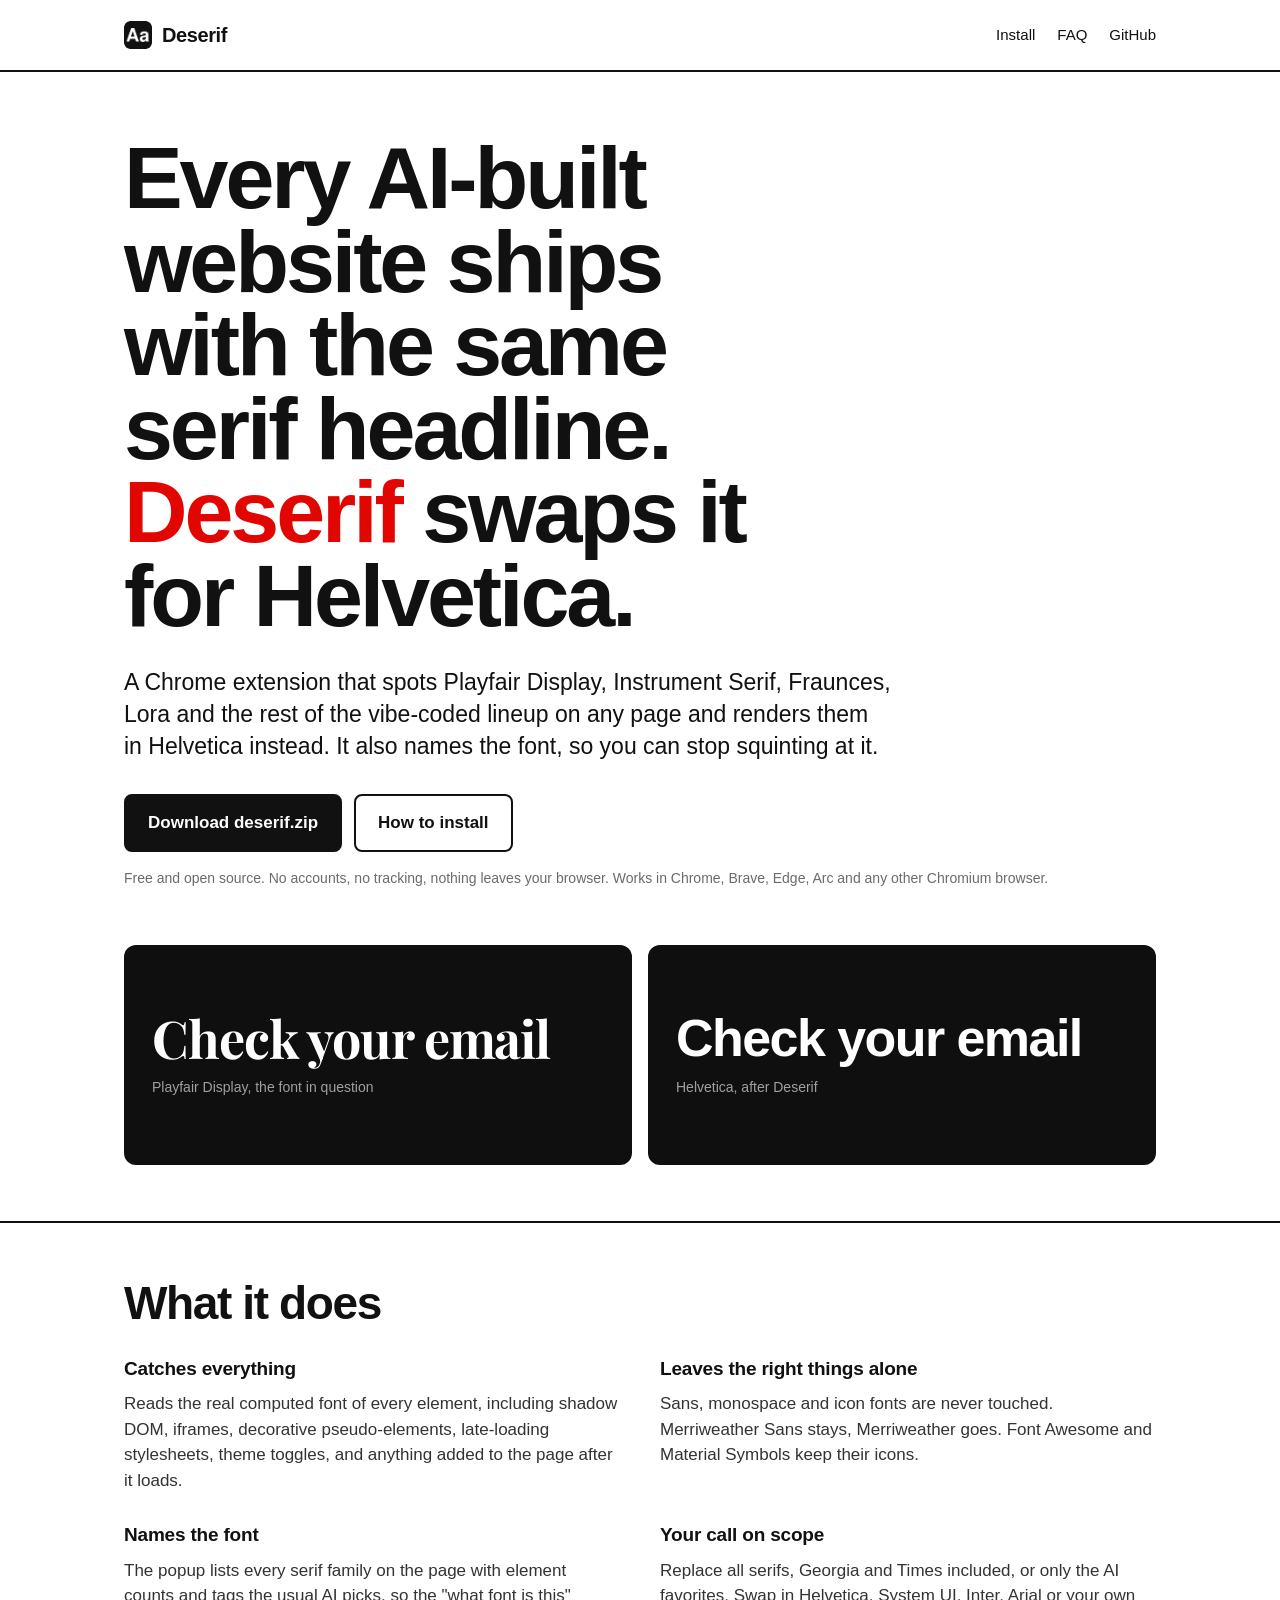
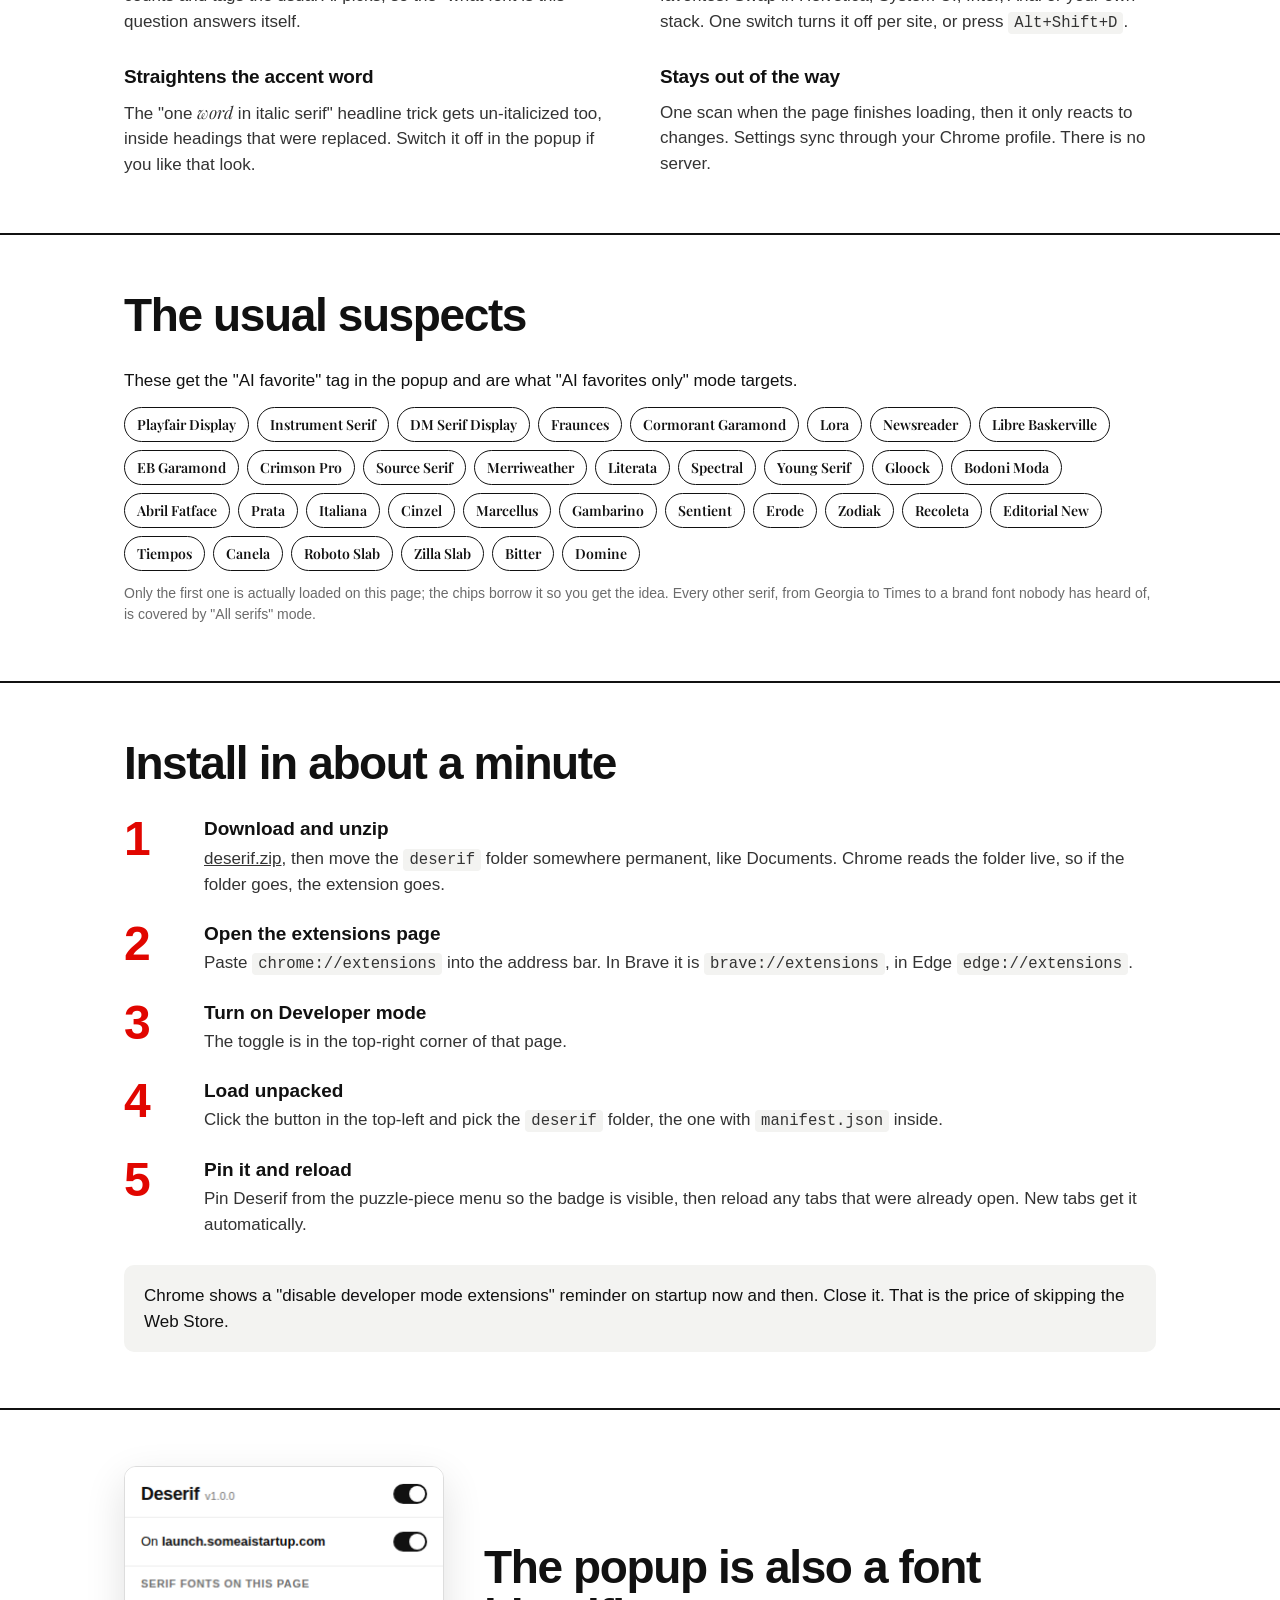
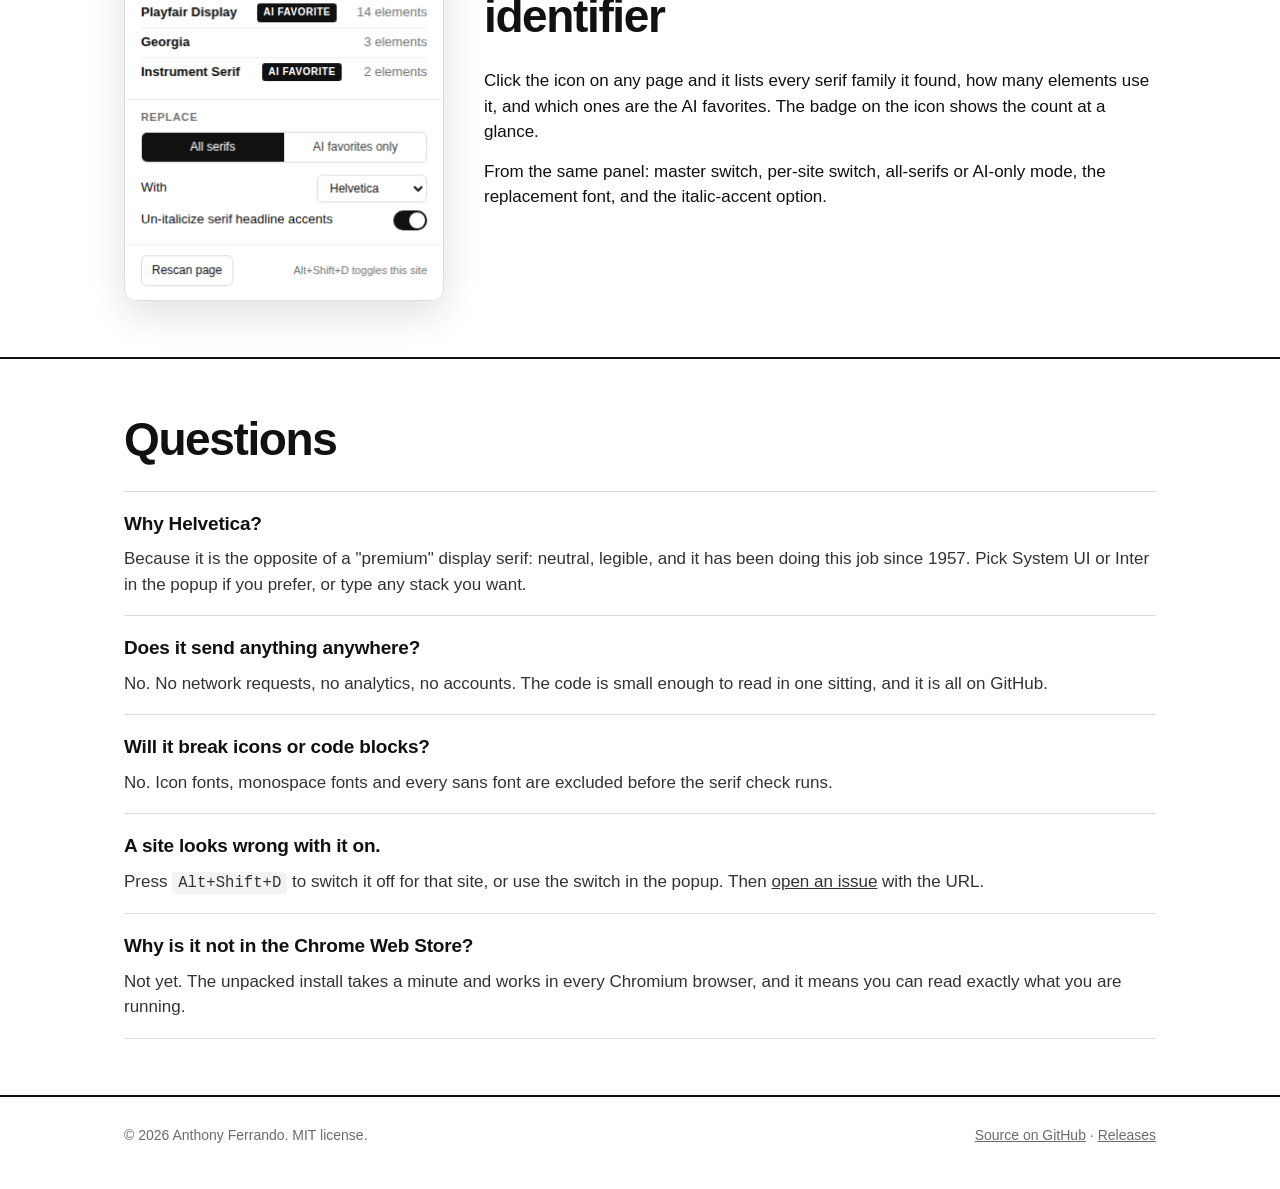
==== docs/index.html @ e9f436b4 "Landing page: trim popup screenshot Co-Authored-By: Claude Fable 5 <noreply@anthropic.com>" ====
<!doctype html>
<html lang="en">
<head>
<meta charset="utf-8">
<meta name="viewport" content="width=device-width, initial-scale=1">
<title>Deserif</title>
<meta name="description" content="A Chrome extension that replaces the AI-slop serif fonts (Playfair Display, Instrument Serif, Fraunces, Lora and friends) with Helvetica, and tells you which font a page is using.">
<meta property="og:title" content="Deserif">
<meta property="og:description" content="Every AI-built website ships with the same serif headline. Deserif swaps it for Helvetica.">
<meta property="og:image" content="https://anthonyferrando-debug.github.io/deserif/assets/icon.png">
<link rel="icon" href="assets/icon.png">
<link rel="preconnect" href="https://fonts.googleapis.com">
<link rel="preconnect" href="https://fonts.gstatic.com" crossorigin>
<link href="https://fonts.googleapis.com/css2?family=Playfair+Display:wght@700&display=swap" rel="stylesheet">
<style>
  :root { --ink: #111; --paper: #fff; --mute: #6b6b6b; --line: #111; --red: #e10600; --soft: #f3f3f1; }
  * { box-sizing: border-box; }
  html { scroll-behavior: smooth; }
  body { margin: 0; background: var(--paper); color: var(--ink); font-family: "Helvetica Neue", Helvetica, Arial, sans-serif; font-size: 17px; line-height: 1.5; -webkit-font-smoothing: antialiased; }
  a { color: inherit; }
  .wrap { max-width: 1080px; margin: 0 auto; padding: 0 24px; }

  nav { display: flex; align-items: center; justify-content: space-between; padding: 20px 0; }
  .brand { display: flex; align-items: center; gap: 10px; font-weight: 700; font-size: 20px; letter-spacing: -0.02em; text-decoration: none; }
  .brand img { width: 28px; height: 28px; border-radius: 6px; }
  nav ul { list-style: none; display: flex; gap: 22px; margin: 0; padding: 0; font-size: 15px; }
  nav a { text-decoration: none; }
  nav a:hover { text-decoration: underline; }

  .rule { border: 0; border-top: 2px solid var(--line); margin: 0; }

  .hero { padding: 64px 0 56px; }
  h1 { font-size: clamp(40px, 7vw, 88px); line-height: 0.95; letter-spacing: -0.035em; font-weight: 700; margin: 0 0 28px; max-width: 14ch; }
  h1 .red { color: var(--red); }
  .lede { font-size: clamp(18px, 2.2vw, 23px); line-height: 1.4; max-width: 60ch; margin: 0 0 32px; }
  .actions { display: flex; flex-wrap: wrap; gap: 12px; align-items: center; }
  .btn { display: inline-block; padding: 14px 22px; font-weight: 700; font-size: 17px; text-decoration: none; border: 2px solid var(--ink); border-radius: 8px; background: var(--paper); color: var(--ink); }
  .btn.primary { background: var(--ink); color: var(--paper); }
  .btn.primary:hover { background: var(--red); border-color: var(--red); }
  .btn:hover { border-color: var(--red); }
  .fine { color: var(--mute); font-size: 14px; margin: 16px 0 0; }

  .demo { display: grid; grid-template-columns: 1fr 1fr; gap: 16px; margin: 0 0 56px; }
  .panel { background: #0f0f0f; color: #fff; border-radius: 12px; padding: 48px 28px; min-height: 220px; display: flex; flex-direction: column; justify-content: center; }
  .panel .sample { font-size: clamp(30px, 4.4vw, 52px); line-height: 1.05; letter-spacing: -0.01em; font-weight: 700; margin: 0; }
  .panel .sample.serif { font-family: "Playfair Display", Georgia, serif; letter-spacing: -0.02em; }
  .panel .sample.sans { font-family: "Helvetica Neue", Helvetica, Arial, sans-serif; letter-spacing: -0.03em; }
  .cap { font-size: 14px; color: var(--mute); margin: 12px 0 0; }
  .panel .cap { color: #a0a0a0; }
  #detected { display: none; margin: -40px 0 56px; padding: 14px 18px; background: var(--soft); border-left: 4px solid var(--red); font-weight: 600; }

  section { padding: 56px 0; }
  h2 { font-size: clamp(30px, 4vw, 46px); line-height: 1.05; letter-spacing: -0.03em; margin: 0 0 28px; font-weight: 700; }
  h3 { font-size: 19px; margin: 0 0 8px; letter-spacing: -0.01em; }
  p { margin: 0 0 14px; }

  .grid { display: grid; grid-template-columns: repeat(2, 1fr); gap: 28px 40px; }
  .grid p { color: #333; margin: 0; }

  .chips { display: flex; flex-wrap: wrap; gap: 8px; margin-top: 6px; }
  .chip { padding: 6px 12px; border: 1.5px solid var(--ink); border-radius: 999px; font-size: 14px; font-weight: 600; }
  .chip.serif { font-family: "Playfair Display", Georgia, serif; }

  .steps { list-style: none; margin: 0; padding: 0; counter-reset: step; display: grid; gap: 22px; }
  .steps li { display: grid; grid-template-columns: 64px 1fr; gap: 16px; align-items: start; counter-increment: step; }
  .steps li::before { content: counter(step); font-size: 48px; font-weight: 700; line-height: 1; color: var(--red); letter-spacing: -0.04em; }
  .steps li strong { display: block; font-size: 19px; margin-bottom: 2px; }
  .steps li span { color: #333; }
  code { font-family: ui-monospace, Menlo, Consolas, monospace; font-size: 0.92em; background: var(--soft); padding: 2px 6px; border-radius: 4px; }
  .note { background: var(--soft); padding: 18px 20px; border-radius: 10px; margin-top: 28px; }

  .shot { display: grid; grid-template-columns: 320px 1fr; gap: 40px; align-items: center; }
  .shot img { width: 100%; max-width: 320px; border: 1px solid #ddd; border-radius: 12px; box-shadow: 0 14px 40px rgba(0,0,0,.12); }

  .faq div { padding: 18px 0; border-top: 1px solid #ddd; }
  .faq div:last-child { border-bottom: 1px solid #ddd; }
  .faq p { margin: 0; color: #333; }

  footer { padding: 28px 0 48px; color: var(--mute); font-size: 14px; display: flex; flex-wrap: wrap; gap: 10px 24px; justify-content: space-between; }
  footer a { color: inherit; }

  @media (max-width: 760px) {
    .demo, .grid, .shot { grid-template-columns: 1fr; }
    .shot img { max-width: 280px; }
    nav ul { gap: 14px; }
    .hero { padding: 44px 0 40px; }
    section { padding: 40px 0; }
    #detected { margin-top: -28px; }
  }
</style>
</head>
<body>
<div class="wrap">
  <nav>
    <a class="brand" href="#"><img src="assets/icon.png" alt="">Deserif</a>
    <ul>
      <li><a href="#install">Install</a></li>
      <li><a href="#faq">FAQ</a></li>
      <li><a href="https://github.com/anthonyferrando-debug/deserif">GitHub</a></li>
    </ul>
  </nav>
</div>
<hr class="rule">

<div class="wrap">
  <div class="hero">
    <h1>Every AI-built website ships with the same serif headline. <span class="red">Deserif</span> swaps it for Helvetica.</h1>
    <p class="lede">A Chrome extension that spots Playfair Display, Instrument Serif, Fraunces, Lora and the rest of the vibe-coded lineup on any page and renders them in Helvetica instead. It also names the font, so you can stop squinting at it.</p>
    <div class="actions">
      <a class="btn primary" href="https://github.com/anthonyferrando-debug/deserif/releases/latest/download/deserif.zip">Download deserif.zip</a>
      <a class="btn" href="#install">How to install</a>
    </div>
    <p class="fine">Free and open source. No accounts, no tracking, nothing leaves your browser. Works in Chrome, Brave, Edge, Arc and any other Chromium browser.</p>
  </div>

  <div class="demo">
    <div class="panel">
      <p class="sample serif" id="before">Check your email</p>
      <p class="cap">Playfair Display, the font in question</p>
    </div>
    <div class="panel">
      <p class="sample sans">Check your email</p>
      <p class="cap">Helvetica, after Deserif</p>
    </div>
  </div>
  <div id="detected">Deserif is running in this browser. It just replaced the left panel on its own landing page.</div>
</div>

<hr class="rule">
<div class="wrap">
  <section>
    <h2>What it does</h2>
    <div class="grid">
      <div>
        <h3>Catches everything</h3>
        <p>Reads the real computed font of every element, including shadow DOM, iframes, decorative pseudo-elements, late-loading stylesheets, theme toggles, and anything added to the page after it loads.</p>
      </div>
      <div>
        <h3>Leaves the right things alone</h3>
        <p>Sans, monospace and icon fonts are never touched. Merriweather Sans stays, Merriweather goes. Font Awesome and Material Symbols keep their icons.</p>
      </div>
      <div>
        <h3>Names the font</h3>
        <p>The popup lists every serif family on the page with element counts and tags the usual AI picks, so the "what font is this" question answers itself.</p>
      </div>
      <div>
        <h3>Your call on scope</h3>
        <p>Replace all serifs, Georgia and Times included, or only the AI favorites. Swap in Helvetica, System UI, Inter, Arial or your own stack. One switch turns it off per site, or press <code>Alt+Shift+D</code>.</p>
      </div>
      <div>
        <h3>Straightens the accent word</h3>
        <p>The "one <span style="font-family:'Playfair Display',Georgia,serif;font-style:italic">word</span> in italic serif" headline trick gets un-italicized too, inside headings that were replaced. Switch it off in the popup if you like that look.</p>
      </div>
      <div>
        <h3>Stays out of the way</h3>
        <p>One scan when the page finishes loading, then it only reacts to changes. Settings sync through your Chrome profile. There is no server.</p>
      </div>
    </div>
  </section>
</div>

<hr class="rule">
<div class="wrap">
  <section>
    <h2>The usual suspects</h2>
    <p>These get the "AI favorite" tag in the popup and are what "AI favorites only" mode targets.</p>
    <div class="chips">
      <span class="chip serif">Playfair Display</span><span class="chip serif">Instrument Serif</span><span class="chip serif">DM Serif Display</span><span class="chip serif">Fraunces</span><span class="chip serif">Cormorant Garamond</span><span class="chip serif">Lora</span><span class="chip serif">Newsreader</span><span class="chip serif">Libre Baskerville</span><span class="chip serif">EB Garamond</span><span class="chip serif">Crimson Pro</span><span class="chip serif">Source Serif</span><span class="chip serif">Merriweather</span><span class="chip serif">Literata</span><span class="chip serif">Spectral</span><span class="chip serif">Young Serif</span><span class="chip serif">Gloock</span><span class="chip serif">Bodoni Moda</span><span class="chip serif">Abril Fatface</span><span class="chip serif">Prata</span><span class="chip serif">Italiana</span><span class="chip serif">Cinzel</span><span class="chip serif">Marcellus</span><span class="chip serif">Gambarino</span><span class="chip serif">Sentient</span><span class="chip serif">Erode</span><span class="chip serif">Zodiak</span><span class="chip serif">Recoleta</span><span class="chip serif">Editorial New</span><span class="chip serif">Tiempos</span><span class="chip serif">Canela</span><span class="chip serif">Roboto Slab</span><span class="chip serif">Zilla Slab</span><span class="chip serif">Bitter</span><span class="chip serif">Domine</span>
    </div>
    <p class="cap">Only the first one is actually loaded on this page; the chips borrow it so you get the idea. Every other serif, from Georgia to Times to a brand font nobody has heard of, is covered by "All serifs" mode.</p>
  </section>
</div>

<hr class="rule">
<div class="wrap">
  <section id="install">
    <h2>Install in about a minute</h2>
    <ol class="steps">
      <li><div><strong>Download and unzip</strong><span><a href="https://github.com/anthonyferrando-debug/deserif/releases/latest/download/deserif.zip">deserif.zip</a>, then move the <code>deserif</code> folder somewhere permanent, like Documents. Chrome reads the folder live, so if the folder goes, the extension goes.</span></div></li>
      <li><div><strong>Open the extensions page</strong><span>Paste <code>chrome://extensions</code> into the address bar. In Brave it is <code>brave://extensions</code>, in Edge <code>edge://extensions</code>.</span></div></li>
      <li><div><strong>Turn on Developer mode</strong><span>The toggle is in the top-right corner of that page.</span></div></li>
      <li><div><strong>Load unpacked</strong><span>Click the button in the top-left and pick the <code>deserif</code> folder, the one with <code>manifest.json</code> inside.</span></div></li>
      <li><div><strong>Pin it and reload</strong><span>Pin Deserif from the puzzle-piece menu so the badge is visible, then reload any tabs that were already open. New tabs get it automatically.</span></div></li>
    </ol>
    <div class="note">Chrome shows a "disable developer mode extensions" reminder on startup now and then. Close it. That is the price of skipping the Web Store.</div>
  </section>
</div>

<hr class="rule">
<div class="wrap">
  <section>
    <div class="shot">
      <img src="assets/popup.png" alt="The Deserif popup listing Playfair Display, Georgia and Instrument Serif found on a page, with mode and replacement font controls" width="320">
      <div>
        <h2>The popup is also a font identifier</h2>
        <p>Click the icon on any page and it lists every serif family it found, how many elements use it, and which ones are the AI favorites. The badge on the icon shows the count at a glance.</p>
        <p>From the same panel: master switch, per-site switch, all-serifs or AI-only mode, the replacement font, and the italic-accent option.</p>
      </div>
    </div>
  </section>
</div>

<hr class="rule">
<div class="wrap">
  <section id="faq">
    <h2>Questions</h2>
    <div class="faq">
      <div><h3>Why Helvetica?</h3><p>Because it is the opposite of a "premium" display serif: neutral, legible, and it has been doing this job since 1957. Pick System UI or Inter in the popup if you prefer, or type any stack you want.</p></div>
      <div><h3>Does it send anything anywhere?</h3><p>No. No network requests, no analytics, no accounts. The code is small enough to read in one sitting, and it is all on GitHub.</p></div>
      <div><h3>Will it break icons or code blocks?</h3><p>No. Icon fonts, monospace fonts and every sans font are excluded before the serif check runs.</p></div>
      <div><h3>A site looks wrong with it on.</h3><p>Press <code>Alt+Shift+D</code> to switch it off for that site, or use the switch in the popup. Then <a href="https://github.com/anthonyferrando-debug/deserif/issues">open an issue</a> with the URL.</p></div>
      <div><h3>Why is it not in the Chrome Web Store?</h3><p>Not yet. The unpacked install takes a minute and works in every Chromium browser, and it means you can read exactly what you are running.</p></div>
    </div>
  </section>
</div>

<hr class="rule">
<div class="wrap">
  <footer>
    <span>&copy; 2026 Anthony Ferrando. MIT license.</span>
    <span><a href="https://github.com/anthonyferrando-debug/deserif">Source on GitHub</a> &middot; <a href="https://github.com/anthonyferrando-debug/deserif/releases">Releases</a></span>
  </footer>
</div>

<script>
  // If Deserif is installed, the serif sample above gets its attribute. Say so.
  function check() {
    var el = document.getElementById('before');
    if (el && el.hasAttribute('data-deserif')) document.getElementById('detected').style.display = 'block';
  }
  setTimeout(check, 1200);
  setTimeout(check, 3000);
</script>
</body>
</html>
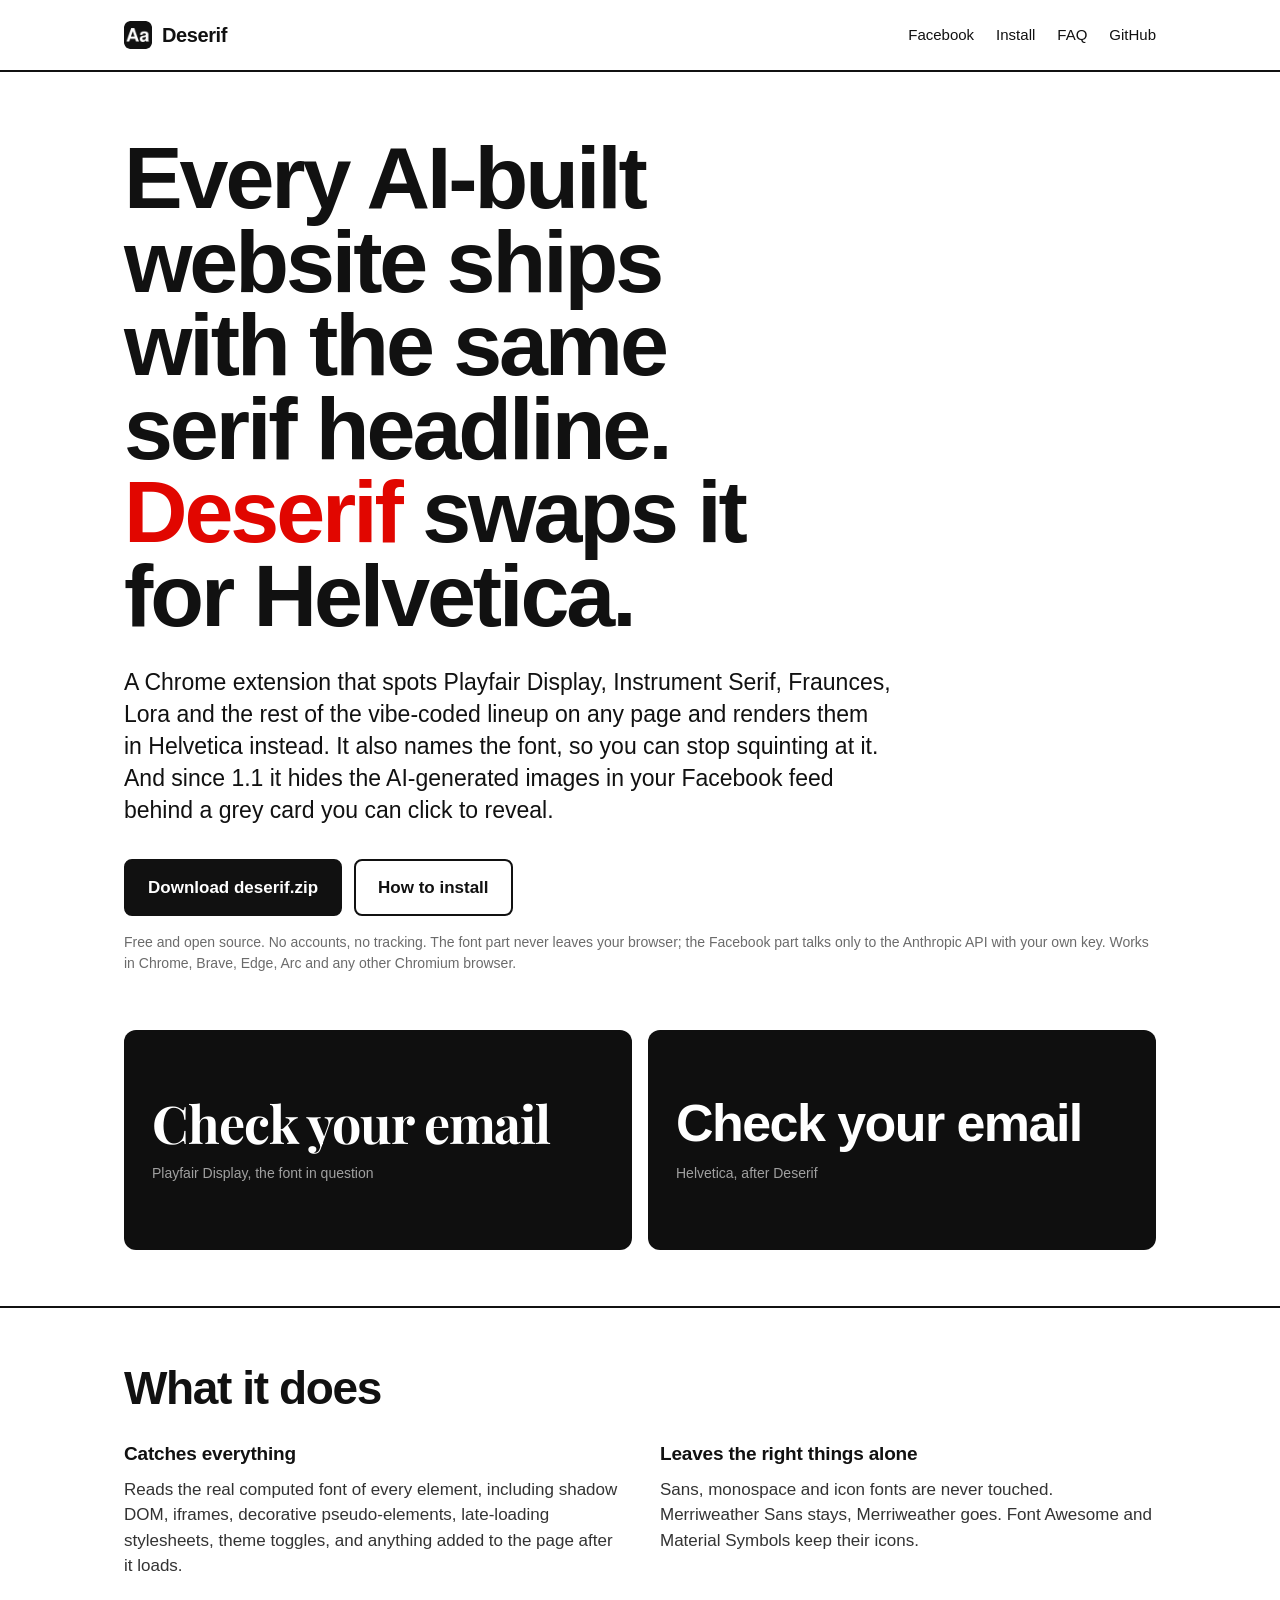
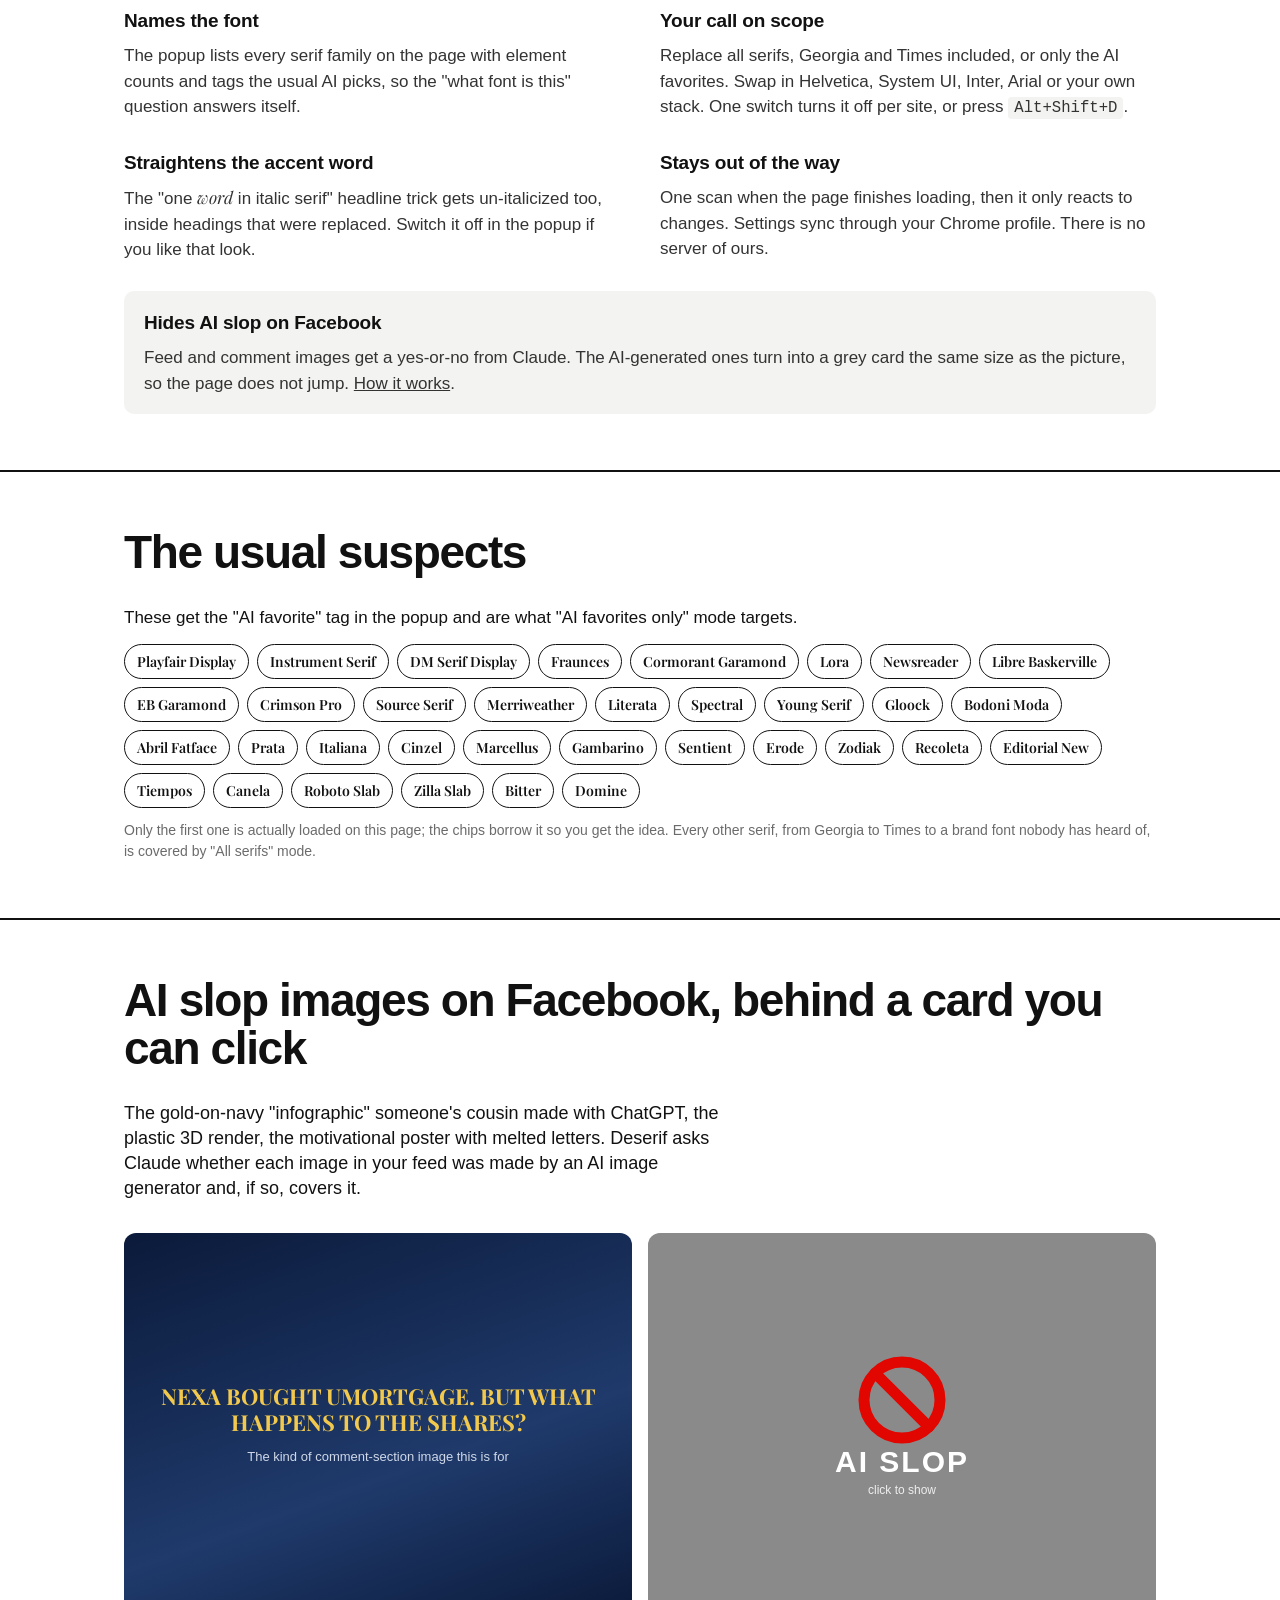
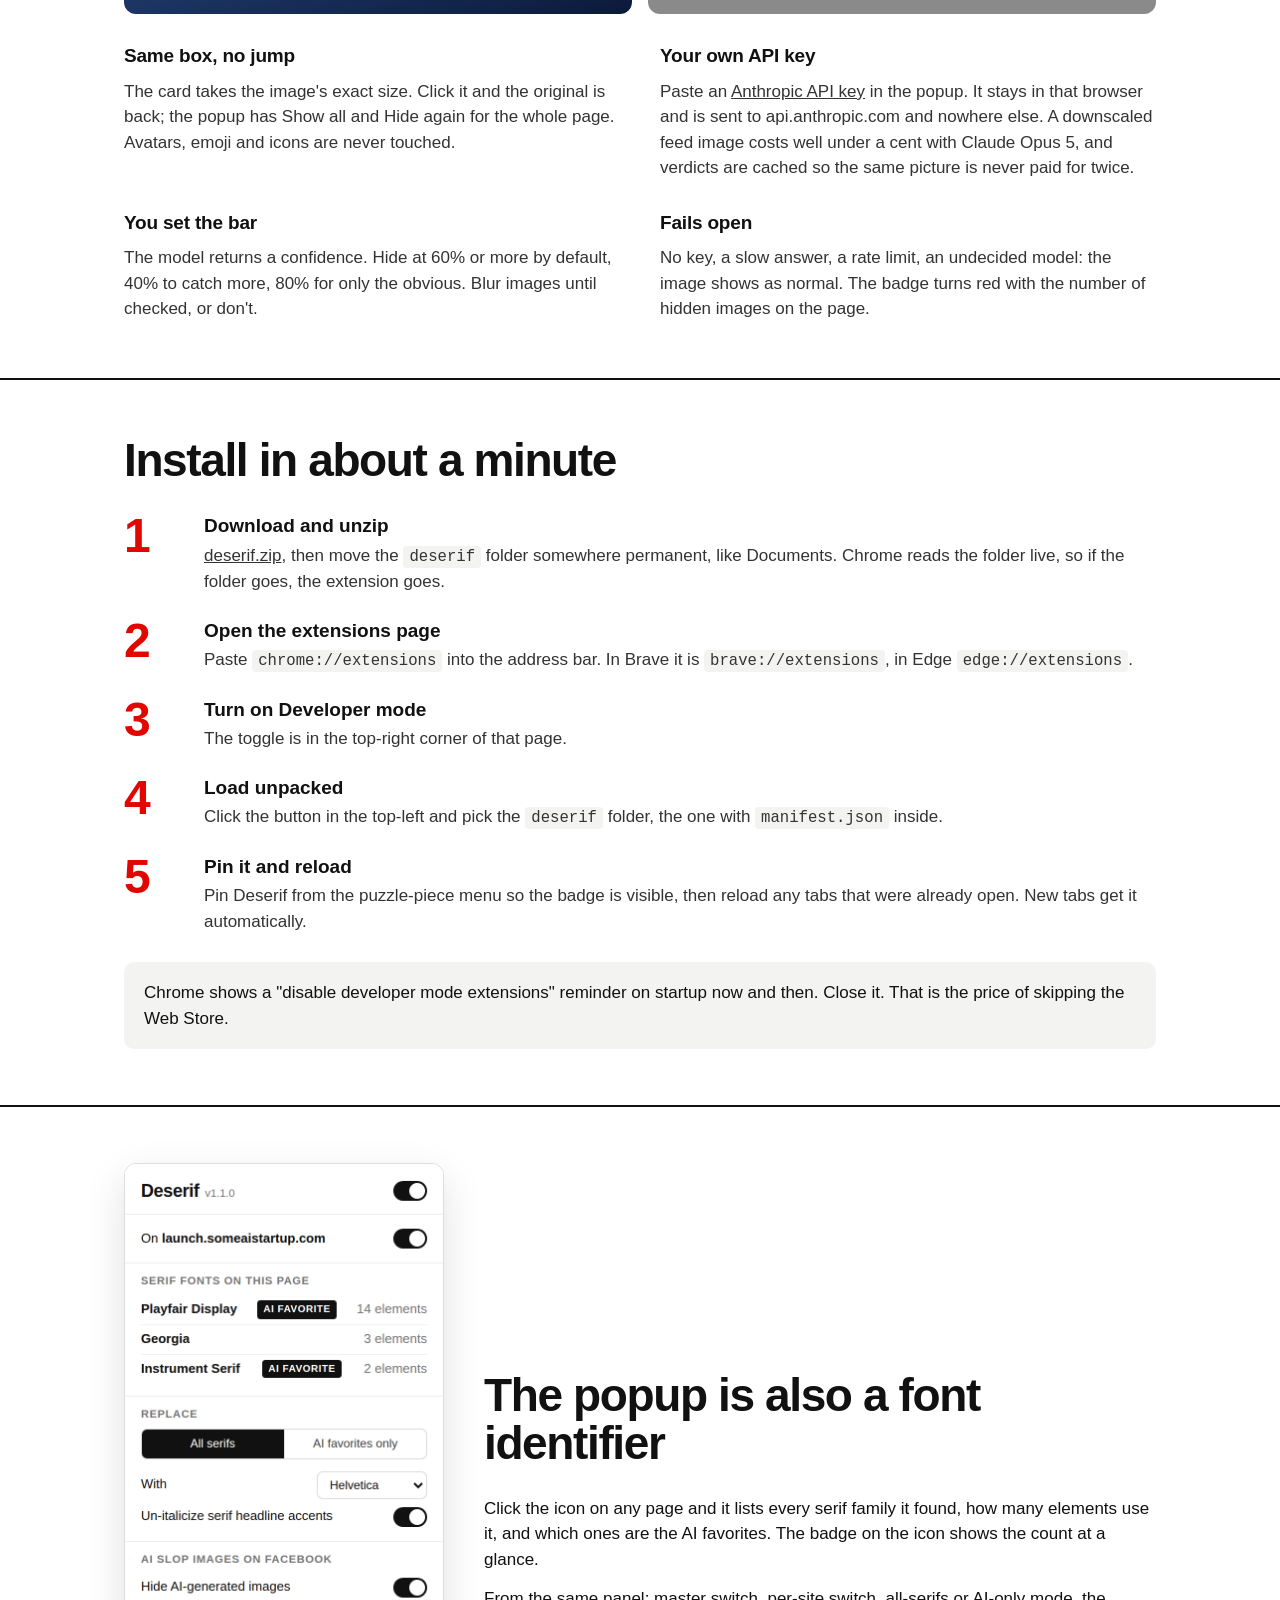
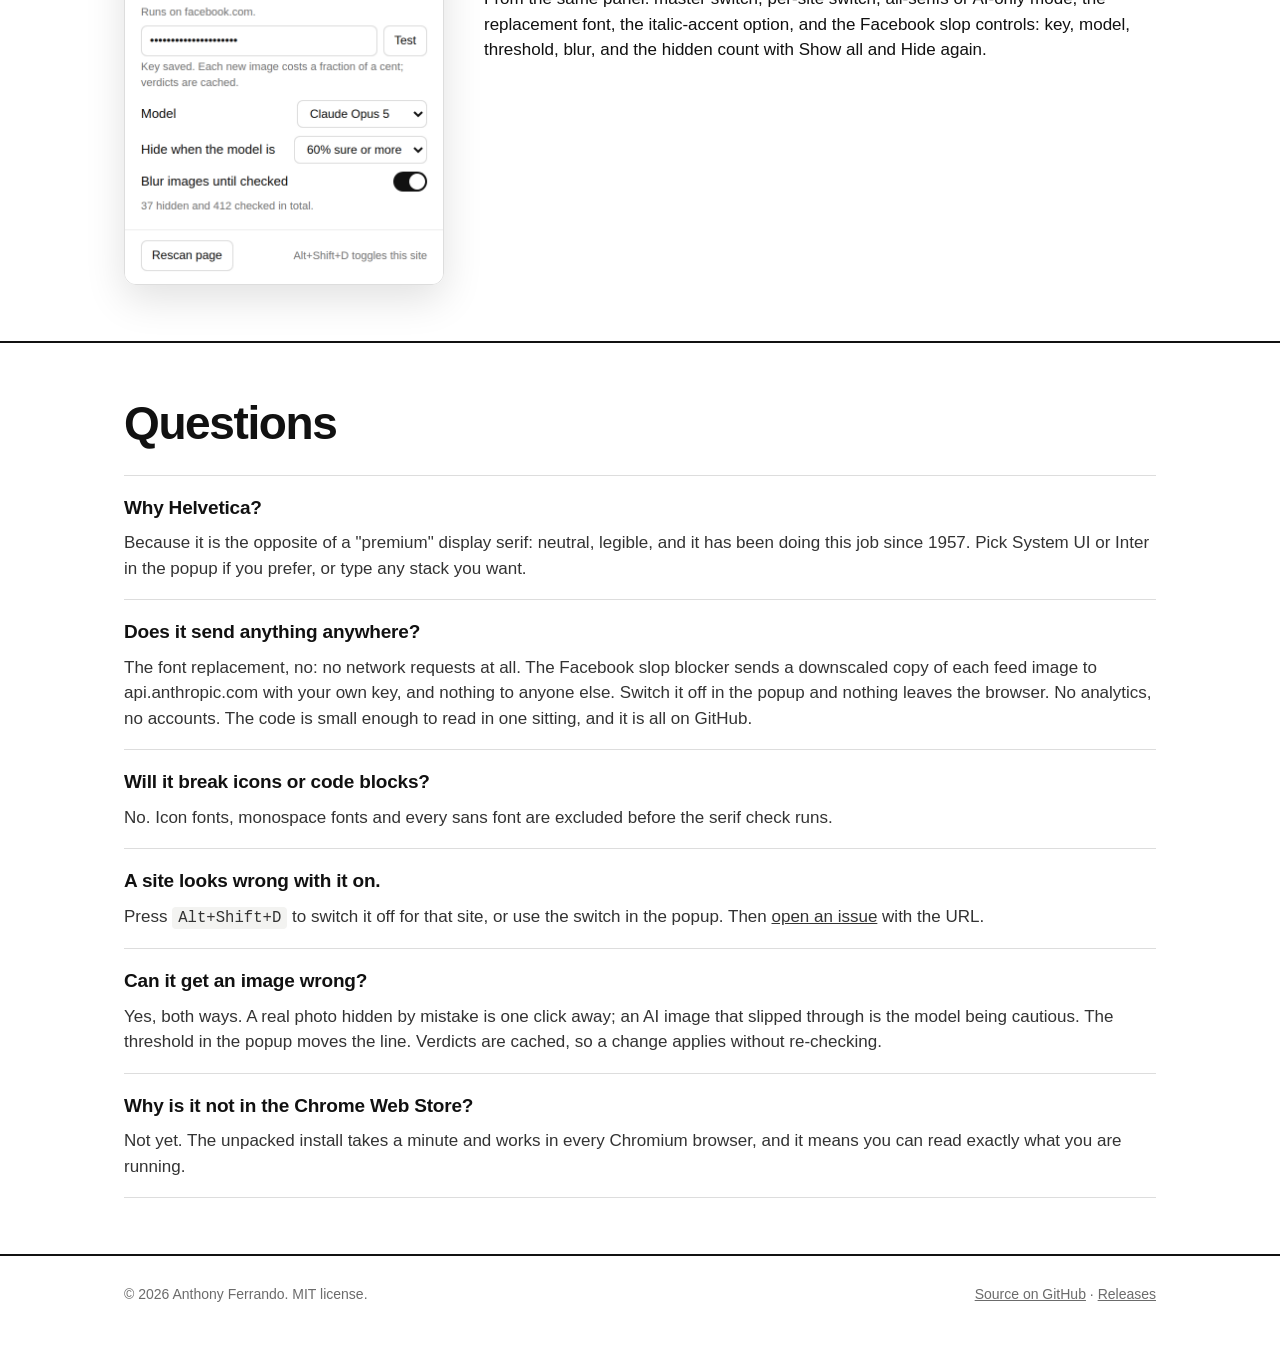
==== commit 5d0a0d76: "Deserif 1.1.0: hide AI-slop images on Facebook behind a click-to-reveal card New slop.js content scr" ====
--- a/docs/index.html
+++ b/docs/index.html
@@ -4,9 +4,9 @@
 <meta charset="utf-8">
 <meta name="viewport" content="width=device-width, initial-scale=1">
 <title>Deserif</title>
-<meta name="description" content="A Chrome extension that replaces the AI-slop serif fonts (Playfair Display, Instrument Serif, Fraunces, Lora and friends) with Helvetica, and tells you which font a page is using.">
+<meta name="description" content="A Chrome extension that replaces the AI-slop serif fonts (Playfair Display, Instrument Serif, Fraunces, Lora and friends) with Helvetica, tells you which font a page is using, and hides AI-generated images in your Facebook feed.">
 <meta property="og:title" content="Deserif">
-<meta property="og:description" content="Every AI-built website ships with the same serif headline. Deserif swaps it for Helvetica.">
+<meta property="og:description" content="Every AI-built website ships with the same serif headline. Deserif swaps it for Helvetica. It also hides AI slop images on Facebook.">
 <meta property="og:image" content="https://anthonyferrando-debug.github.io/deserif/assets/icon.png">
 <link rel="icon" href="assets/icon.png">
 <link rel="preconnect" href="https://fonts.googleapis.com">
@@ -56,6 +56,7 @@
 
   .grid { display: grid; grid-template-columns: repeat(2, 1fr); gap: 28px 40px; }
   .grid p { color: #333; margin: 0; }
+  .grid .wide { grid-column: 1 / -1; padding: 18px 20px; background: var(--soft); border-radius: 10px; }
 
   .chips { display: flex; flex-wrap: wrap; gap: 8px; margin-top: 6px; }
   .chip { padding: 6px 12px; border: 1.5px solid var(--ink); border-radius: 999px; font-size: 14px; font-weight: 600; }
@@ -72,6 +73,11 @@
   .shot { display: grid; grid-template-columns: 320px 1fr; gap: 40px; align-items: center; }
   .shot img { width: 100%; max-width: 320px; border: 1px solid #ddd; border-radius: 12px; box-shadow: 0 14px 40px rgba(0,0,0,.12); }
 
+  .slopdemo { display: grid; grid-template-columns: 1fr 1fr; gap: 16px; margin: 0 0 28px; }
+  .slopdemo .card { border-radius: 12px; aspect-ratio: 4 / 3; display: flex; align-items: center; justify-content: center; background: #8a8a8a; color: #fff; text-align: center; }
+  .slopdemo .card svg { width: 40%; max-width: 200px; height: auto; }
+  .slopdemo .fake { flex-direction: column; background: linear-gradient(160deg, #0b1a3a, #1f3a6b 60%, #0b1a3a); color: #f2c94c; font-family: "Playfair Display", Georgia, serif; font-weight: 700; padding: 24px; font-size: clamp(16px, 2vw, 22px); line-height: 1.2; text-transform: uppercase; }
+  .slopdemo .fake small { display: block; font-family: "Helvetica Neue", Helvetica, Arial, sans-serif; font-weight: 400; text-transform: none; color: #cfd8e8; font-size: 13px; margin-top: 14px; }
   .faq div { padding: 18px 0; border-top: 1px solid #ddd; }
   .faq div:last-child { border-bottom: 1px solid #ddd; }
   .faq p { margin: 0; color: #333; }
@@ -80,7 +86,7 @@
   footer a { color: inherit; }
 
   @media (max-width: 760px) {
-    .demo, .grid, .shot { grid-template-columns: 1fr; }
+    .demo, .grid, .shot, .slopdemo { grid-template-columns: 1fr; }
     .shot img { max-width: 280px; }
     nav ul { gap: 14px; }
     .hero { padding: 44px 0 40px; }
@@ -94,6 +100,7 @@
   <nav>
     <a class="brand" href="#"><img src="assets/icon.png" alt="">Deserif</a>
     <ul>
+      <li><a href="#slop">Facebook</a></li>
       <li><a href="#install">Install</a></li>
       <li><a href="#faq">FAQ</a></li>
       <li><a href="https://github.com/anthonyferrando-debug/deserif">GitHub</a></li>
@@ -105,12 +112,12 @@
 <div class="wrap">
   <div class="hero">
     <h1>Every AI-built website ships with the same serif headline. <span class="red">Deserif</span> swaps it for Helvetica.</h1>
-    <p class="lede">A Chrome extension that spots Playfair Display, Instrument Serif, Fraunces, Lora and the rest of the vibe-coded lineup on any page and renders them in Helvetica instead. It also names the font, so you can stop squinting at it.</p>
+    <p class="lede">A Chrome extension that spots Playfair Display, Instrument Serif, Fraunces, Lora and the rest of the vibe-coded lineup on any page and renders them in Helvetica instead. It also names the font, so you can stop squinting at it. And since 1.1 it hides the AI-generated images in your Facebook feed behind a grey card you can click to reveal.</p>
     <div class="actions">
       <a class="btn primary" href="https://github.com/anthonyferrando-debug/deserif/releases/latest/download/deserif.zip">Download deserif.zip</a>
       <a class="btn" href="#install">How to install</a>
     </div>
-    <p class="fine">Free and open source. No accounts, no tracking, nothing leaves your browser. Works in Chrome, Brave, Edge, Arc and any other Chromium browser.</p>
+    <p class="fine">Free and open source. No accounts, no tracking. The font part never leaves your browser; the Facebook part talks only to the Anthropic API with your own key. Works in Chrome, Brave, Edge, Arc and any other Chromium browser.</p>
   </div>
 
   <div class="demo">
@@ -153,7 +160,11 @@
       </div>
       <div>
         <h3>Stays out of the way</h3>
-        <p>One scan when the page finishes loading, then it only reacts to changes. Settings sync through your Chrome profile. There is no server.</p>
+        <p>One scan when the page finishes loading, then it only reacts to changes. Settings sync through your Chrome profile. There is no server of ours.</p>
+      </div>
+      <div class="wide">
+        <h3>Hides AI slop on Facebook</h3>
+        <p>Feed and comment images get a yes-or-no from Claude. The AI-generated ones turn into a grey card the same size as the picture, so the page does not jump. <a href="#slop">How it works</a>.</p>
       </div>
     </div>
   </section>
@@ -168,6 +179,43 @@
       <span class="chip serif">Playfair Display</span><span class="chip serif">Instrument Serif</span><span class="chip serif">DM Serif Display</span><span class="chip serif">Fraunces</span><span class="chip serif">Cormorant Garamond</span><span class="chip serif">Lora</span><span class="chip serif">Newsreader</span><span class="chip serif">Libre Baskerville</span><span class="chip serif">EB Garamond</span><span class="chip serif">Crimson Pro</span><span class="chip serif">Source Serif</span><span class="chip serif">Merriweather</span><span class="chip serif">Literata</span><span class="chip serif">Spectral</span><span class="chip serif">Young Serif</span><span class="chip serif">Gloock</span><span class="chip serif">Bodoni Moda</span><span class="chip serif">Abril Fatface</span><span class="chip serif">Prata</span><span class="chip serif">Italiana</span><span class="chip serif">Cinzel</span><span class="chip serif">Marcellus</span><span class="chip serif">Gambarino</span><span class="chip serif">Sentient</span><span class="chip serif">Erode</span><span class="chip serif">Zodiak</span><span class="chip serif">Recoleta</span><span class="chip serif">Editorial New</span><span class="chip serif">Tiempos</span><span class="chip serif">Canela</span><span class="chip serif">Roboto Slab</span><span class="chip serif">Zilla Slab</span><span class="chip serif">Bitter</span><span class="chip serif">Domine</span>
     </div>
     <p class="cap">Only the first one is actually loaded on this page; the chips borrow it so you get the idea. Every other serif, from Georgia to Times to a brand font nobody has heard of, is covered by "All serifs" mode.</p>
+  </section>
+</div>
+
+<hr class="rule">
+<div class="wrap">
+  <section id="slop">
+    <h2>AI slop images on Facebook, behind a card you can click</h2>
+    <p class="lede" style="font-size:18px">The gold-on-navy "infographic" someone's cousin made with ChatGPT, the plastic 3D render, the motivational poster with melted letters. Deserif asks Claude whether each image in your feed was made by an AI image generator and, if so, covers it.</p>
+    <div class="slopdemo">
+      <div class="card fake"><span>NEXA bought UMortgage. But what happens to the shares?</span><small>The kind of comment-section image this is for</small></div>
+      <div class="card">
+        <svg viewBox="0 0 200 160" xmlns="http://www.w3.org/2000/svg" aria-label="AI SLOP card">
+          <circle cx="100" cy="56" r="38" fill="none" stroke="#e10600" stroke-width="11"/>
+          <line x1="73.1" y1="29.1" x2="126.9" y2="82.9" stroke="#e10600" stroke-width="11" stroke-linecap="round"/>
+          <text x="100" y="128" text-anchor="middle" font-family="Helvetica Neue,Helvetica,Arial,sans-serif" font-size="30" font-weight="700" fill="#fff" letter-spacing="2">AI SLOP</text>
+          <text x="100" y="150" text-anchor="middle" font-family="Helvetica Neue,Helvetica,Arial,sans-serif" font-size="12" fill="#fff" fill-opacity=".85">click to show</text>
+        </svg>
+      </div>
+    </div>
+    <div class="grid">
+      <div>
+        <h3>Same box, no jump</h3>
+        <p>The card takes the image's exact size. Click it and the original is back; the popup has Show all and Hide again for the whole page. Avatars, emoji and icons are never touched.</p>
+      </div>
+      <div>
+        <h3>Your own API key</h3>
+        <p>Paste an <a href="https://console.anthropic.com/">Anthropic API key</a> in the popup. It stays in that browser and is sent to api.anthropic.com and nowhere else. A downscaled feed image costs well under a cent with Claude Opus 5, and verdicts are cached so the same picture is never paid for twice.</p>
+      </div>
+      <div>
+        <h3>You set the bar</h3>
+        <p>The model returns a confidence. Hide at 60% or more by default, 40% to catch more, 80% for only the obvious. Blur images until checked, or don't.</p>
+      </div>
+      <div>
+        <h3>Fails open</h3>
+        <p>No key, a slow answer, a rate limit, an undecided model: the image shows as normal. The badge turns red with the number of hidden images on the page.</p>
+      </div>
+    </div>
   </section>
 </div>
 
@@ -194,7 +242,7 @@
       <div>
         <h2>The popup is also a font identifier</h2>
         <p>Click the icon on any page and it lists every serif family it found, how many elements use it, and which ones are the AI favorites. The badge on the icon shows the count at a glance.</p>
-        <p>From the same panel: master switch, per-site switch, all-serifs or AI-only mode, the replacement font, and the italic-accent option.</p>
+        <p>From the same panel: master switch, per-site switch, all-serifs or AI-only mode, the replacement font, the italic-accent option, and the Facebook slop controls: key, model, threshold, blur, and the hidden count with Show all and Hide again.</p>
       </div>
     </div>
   </section>
@@ -206,9 +254,10 @@
     <h2>Questions</h2>
     <div class="faq">
       <div><h3>Why Helvetica?</h3><p>Because it is the opposite of a "premium" display serif: neutral, legible, and it has been doing this job since 1957. Pick System UI or Inter in the popup if you prefer, or type any stack you want.</p></div>
-      <div><h3>Does it send anything anywhere?</h3><p>No. No network requests, no analytics, no accounts. The code is small enough to read in one sitting, and it is all on GitHub.</p></div>
+      <div><h3>Does it send anything anywhere?</h3><p>The font replacement, no: no network requests at all. The Facebook slop blocker sends a downscaled copy of each feed image to api.anthropic.com with your own key, and nothing to anyone else. Switch it off in the popup and nothing leaves the browser. No analytics, no accounts. The code is small enough to read in one sitting, and it is all on GitHub.</p></div>
       <div><h3>Will it break icons or code blocks?</h3><p>No. Icon fonts, monospace fonts and every sans font are excluded before the serif check runs.</p></div>
       <div><h3>A site looks wrong with it on.</h3><p>Press <code>Alt+Shift+D</code> to switch it off for that site, or use the switch in the popup. Then <a href="https://github.com/anthonyferrando-debug/deserif/issues">open an issue</a> with the URL.</p></div>
+      <div><h3>Can it get an image wrong?</h3><p>Yes, both ways. A real photo hidden by mistake is one click away; an AI image that slipped through is the model being cautious. The threshold in the popup moves the line. Verdicts are cached, so a change applies without re-checking.</p></div>
       <div><h3>Why is it not in the Chrome Web Store?</h3><p>Not yet. The unpacked install takes a minute and works in every Chromium browser, and it means you can read exactly what you are running.</p></div>
     </div>
   </section>
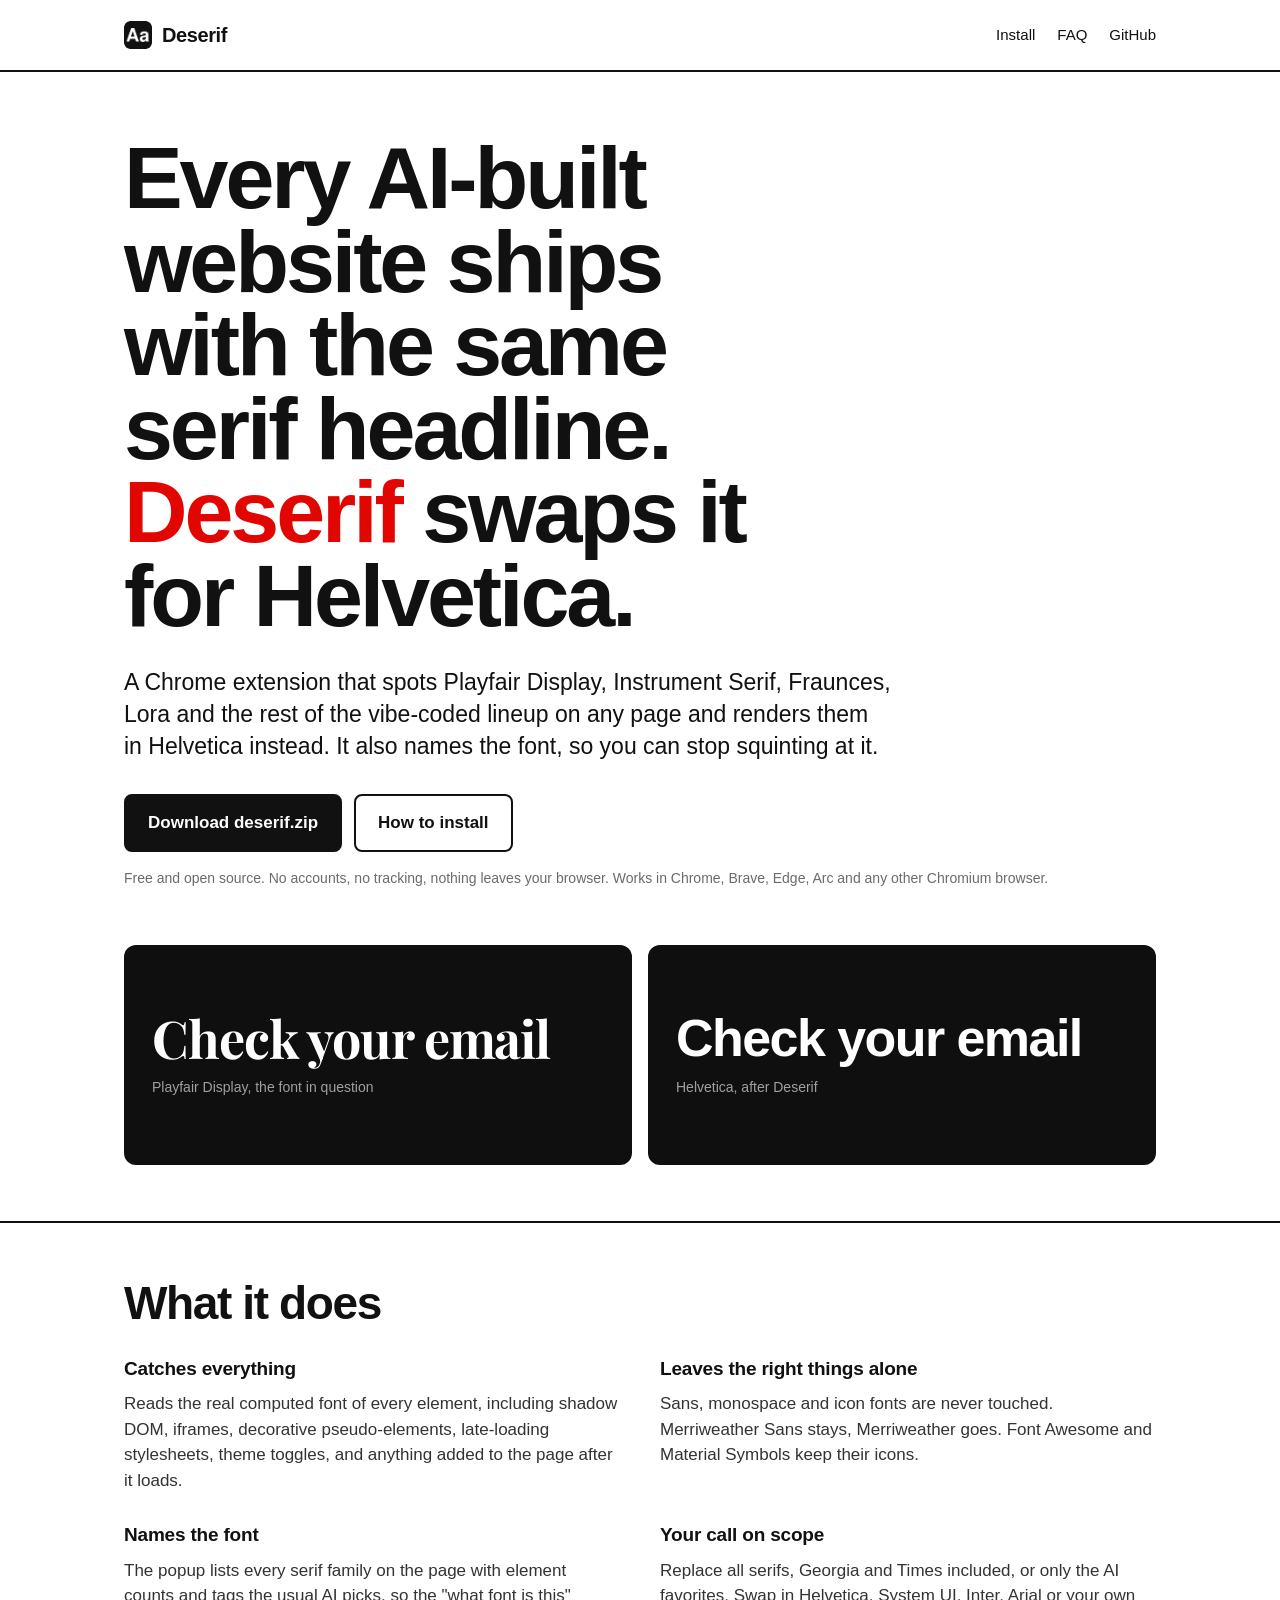
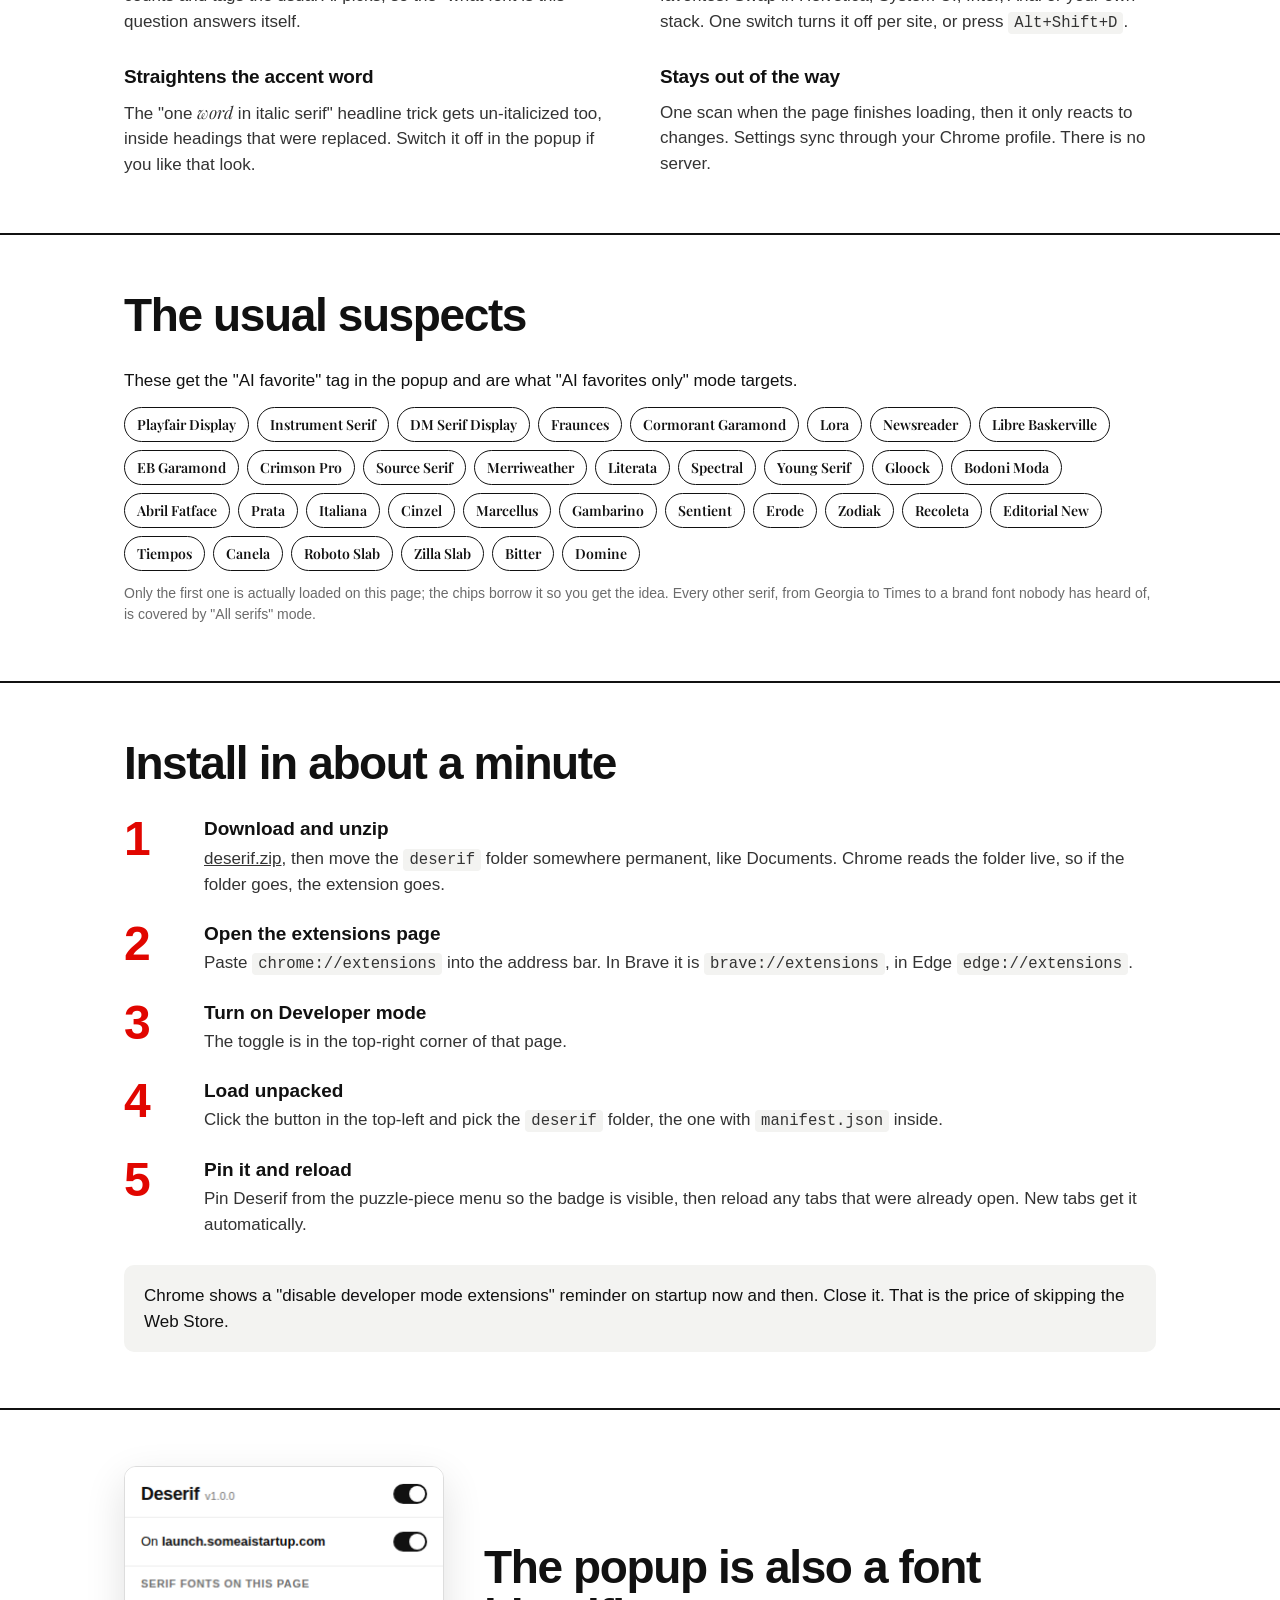
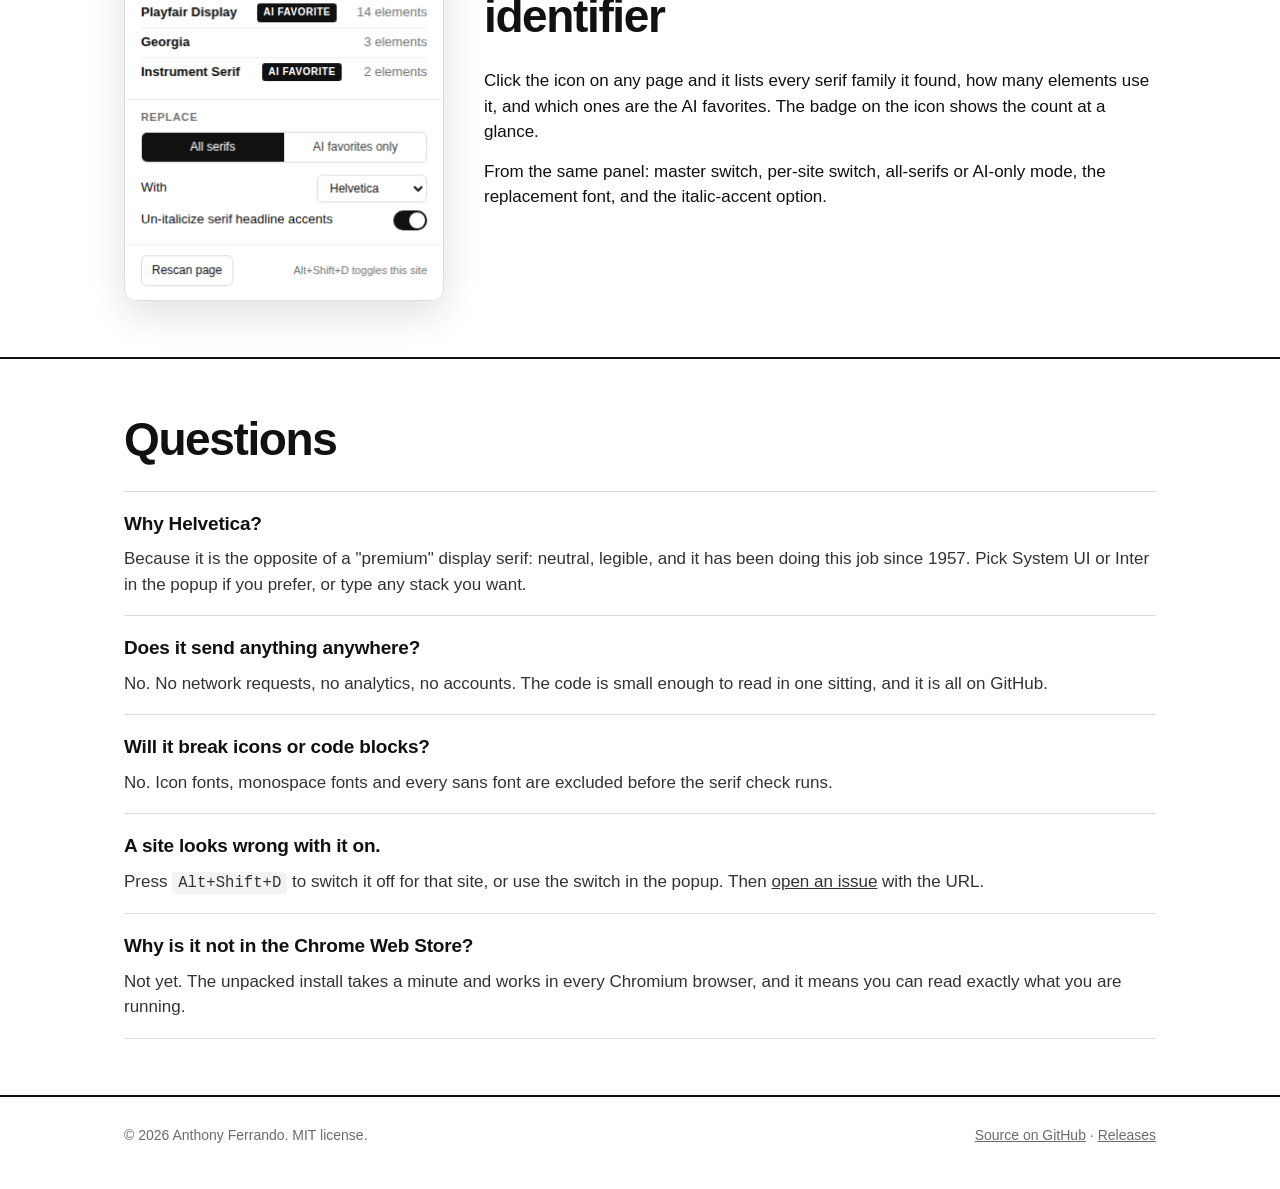
==== commit 76b9c5a3: "Revert to 1.0: remove the Facebook AI-slop image blocker Anthony does not want the extension calling" ====
--- a/docs/index.html
+++ b/docs/index.html
@@ -4,9 +4,9 @@
 <meta charset="utf-8">
 <meta name="viewport" content="width=device-width, initial-scale=1">
 <title>Deserif</title>
-<meta name="description" content="A Chrome extension that replaces the AI-slop serif fonts (Playfair Display, Instrument Serif, Fraunces, Lora and friends) with Helvetica, tells you which font a page is using, and hides AI-generated images in your Facebook feed.">
+<meta name="description" content="A Chrome extension that replaces the AI-slop serif fonts (Playfair Display, Instrument Serif, Fraunces, Lora and friends) with Helvetica, and tells you which font a page is using.">
 <meta property="og:title" content="Deserif">
-<meta property="og:description" content="Every AI-built website ships with the same serif headline. Deserif swaps it for Helvetica. It also hides AI slop images on Facebook.">
+<meta property="og:description" content="Every AI-built website ships with the same serif headline. Deserif swaps it for Helvetica.">
 <meta property="og:image" content="https://anthonyferrando-debug.github.io/deserif/assets/icon.png">
 <link rel="icon" href="assets/icon.png">
 <link rel="preconnect" href="https://fonts.googleapis.com">
@@ -56,7 +56,6 @@
 
   .grid { display: grid; grid-template-columns: repeat(2, 1fr); gap: 28px 40px; }
   .grid p { color: #333; margin: 0; }
-  .grid .wide { grid-column: 1 / -1; padding: 18px 20px; background: var(--soft); border-radius: 10px; }
 
   .chips { display: flex; flex-wrap: wrap; gap: 8px; margin-top: 6px; }
   .chip { padding: 6px 12px; border: 1.5px solid var(--ink); border-radius: 999px; font-size: 14px; font-weight: 600; }
@@ -73,11 +72,6 @@
   .shot { display: grid; grid-template-columns: 320px 1fr; gap: 40px; align-items: center; }
   .shot img { width: 100%; max-width: 320px; border: 1px solid #ddd; border-radius: 12px; box-shadow: 0 14px 40px rgba(0,0,0,.12); }
 
-  .slopdemo { display: grid; grid-template-columns: 1fr 1fr; gap: 16px; margin: 0 0 28px; }
-  .slopdemo .card { border-radius: 12px; aspect-ratio: 4 / 3; display: flex; align-items: center; justify-content: center; background: #8a8a8a; color: #fff; text-align: center; }
-  .slopdemo .card svg { width: 40%; max-width: 200px; height: auto; }
-  .slopdemo .fake { flex-direction: column; background: linear-gradient(160deg, #0b1a3a, #1f3a6b 60%, #0b1a3a); color: #f2c94c; font-family: "Playfair Display", Georgia, serif; font-weight: 700; padding: 24px; font-size: clamp(16px, 2vw, 22px); line-height: 1.2; text-transform: uppercase; }
-  .slopdemo .fake small { display: block; font-family: "Helvetica Neue", Helvetica, Arial, sans-serif; font-weight: 400; text-transform: none; color: #cfd8e8; font-size: 13px; margin-top: 14px; }
   .faq div { padding: 18px 0; border-top: 1px solid #ddd; }
   .faq div:last-child { border-bottom: 1px solid #ddd; }
   .faq p { margin: 0; color: #333; }
@@ -86,7 +80,7 @@
   footer a { color: inherit; }
 
   @media (max-width: 760px) {
-    .demo, .grid, .shot, .slopdemo { grid-template-columns: 1fr; }
+    .demo, .grid, .shot { grid-template-columns: 1fr; }
     .shot img { max-width: 280px; }
     nav ul { gap: 14px; }
     .hero { padding: 44px 0 40px; }
@@ -100,7 +94,6 @@
   <nav>
     <a class="brand" href="#"><img src="assets/icon.png" alt="">Deserif</a>
     <ul>
-      <li><a href="#slop">Facebook</a></li>
       <li><a href="#install">Install</a></li>
       <li><a href="#faq">FAQ</a></li>
       <li><a href="https://github.com/anthonyferrando-debug/deserif">GitHub</a></li>
@@ -112,12 +105,12 @@
 <div class="wrap">
   <div class="hero">
     <h1>Every AI-built website ships with the same serif headline. <span class="red">Deserif</span> swaps it for Helvetica.</h1>
-    <p class="lede">A Chrome extension that spots Playfair Display, Instrument Serif, Fraunces, Lora and the rest of the vibe-coded lineup on any page and renders them in Helvetica instead. It also names the font, so you can stop squinting at it. And since 1.1 it hides the AI-generated images in your Facebook feed behind a grey card you can click to reveal.</p>
+    <p class="lede">A Chrome extension that spots Playfair Display, Instrument Serif, Fraunces, Lora and the rest of the vibe-coded lineup on any page and renders them in Helvetica instead. It also names the font, so you can stop squinting at it.</p>
     <div class="actions">
       <a class="btn primary" href="https://github.com/anthonyferrando-debug/deserif/releases/latest/download/deserif.zip">Download deserif.zip</a>
       <a class="btn" href="#install">How to install</a>
     </div>
-    <p class="fine">Free and open source. No accounts, no tracking. The font part never leaves your browser; the Facebook part talks only to the Anthropic API with your own key. Works in Chrome, Brave, Edge, Arc and any other Chromium browser.</p>
+    <p class="fine">Free and open source. No accounts, no tracking, nothing leaves your browser. Works in Chrome, Brave, Edge, Arc and any other Chromium browser.</p>
   </div>
 
   <div class="demo">
@@ -160,11 +153,7 @@
       </div>
       <div>
         <h3>Stays out of the way</h3>
-        <p>One scan when the page finishes loading, then it only reacts to changes. Settings sync through your Chrome profile. There is no server of ours.</p>
-      </div>
-      <div class="wide">
-        <h3>Hides AI slop on Facebook</h3>
-        <p>Feed and comment images get a yes-or-no from Claude. The AI-generated ones turn into a grey card the same size as the picture, so the page does not jump. <a href="#slop">How it works</a>.</p>
+        <p>One scan when the page finishes loading, then it only reacts to changes. Settings sync through your Chrome profile. There is no server.</p>
       </div>
     </div>
   </section>
@@ -179,43 +168,6 @@
       <span class="chip serif">Playfair Display</span><span class="chip serif">Instrument Serif</span><span class="chip serif">DM Serif Display</span><span class="chip serif">Fraunces</span><span class="chip serif">Cormorant Garamond</span><span class="chip serif">Lora</span><span class="chip serif">Newsreader</span><span class="chip serif">Libre Baskerville</span><span class="chip serif">EB Garamond</span><span class="chip serif">Crimson Pro</span><span class="chip serif">Source Serif</span><span class="chip serif">Merriweather</span><span class="chip serif">Literata</span><span class="chip serif">Spectral</span><span class="chip serif">Young Serif</span><span class="chip serif">Gloock</span><span class="chip serif">Bodoni Moda</span><span class="chip serif">Abril Fatface</span><span class="chip serif">Prata</span><span class="chip serif">Italiana</span><span class="chip serif">Cinzel</span><span class="chip serif">Marcellus</span><span class="chip serif">Gambarino</span><span class="chip serif">Sentient</span><span class="chip serif">Erode</span><span class="chip serif">Zodiak</span><span class="chip serif">Recoleta</span><span class="chip serif">Editorial New</span><span class="chip serif">Tiempos</span><span class="chip serif">Canela</span><span class="chip serif">Roboto Slab</span><span class="chip serif">Zilla Slab</span><span class="chip serif">Bitter</span><span class="chip serif">Domine</span>
     </div>
     <p class="cap">Only the first one is actually loaded on this page; the chips borrow it so you get the idea. Every other serif, from Georgia to Times to a brand font nobody has heard of, is covered by "All serifs" mode.</p>
-  </section>
-</div>
-
-<hr class="rule">
-<div class="wrap">
-  <section id="slop">
-    <h2>AI slop images on Facebook, behind a card you can click</h2>
-    <p class="lede" style="font-size:18px">The gold-on-navy "infographic" someone's cousin made with ChatGPT, the plastic 3D render, the motivational poster with melted letters. Deserif asks Claude whether each image in your feed was made by an AI image generator and, if so, covers it.</p>
-    <div class="slopdemo">
-      <div class="card fake"><span>NEXA bought UMortgage. But what happens to the shares?</span><small>The kind of comment-section image this is for</small></div>
-      <div class="card">
-        <svg viewBox="0 0 200 160" xmlns="http://www.w3.org/2000/svg" aria-label="AI SLOP card">
-          <circle cx="100" cy="56" r="38" fill="none" stroke="#e10600" stroke-width="11"/>
-          <line x1="73.1" y1="29.1" x2="126.9" y2="82.9" stroke="#e10600" stroke-width="11" stroke-linecap="round"/>
-          <text x="100" y="128" text-anchor="middle" font-family="Helvetica Neue,Helvetica,Arial,sans-serif" font-size="30" font-weight="700" fill="#fff" letter-spacing="2">AI SLOP</text>
-          <text x="100" y="150" text-anchor="middle" font-family="Helvetica Neue,Helvetica,Arial,sans-serif" font-size="12" fill="#fff" fill-opacity=".85">click to show</text>
-        </svg>
-      </div>
-    </div>
-    <div class="grid">
-      <div>
-        <h3>Same box, no jump</h3>
-        <p>The card takes the image's exact size. Click it and the original is back; the popup has Show all and Hide again for the whole page. Avatars, emoji and icons are never touched.</p>
-      </div>
-      <div>
-        <h3>Your own API key</h3>
-        <p>Paste an <a href="https://console.anthropic.com/">Anthropic API key</a> in the popup. It stays in that browser and is sent to api.anthropic.com and nowhere else. A downscaled feed image costs well under a cent with Claude Opus 5, and verdicts are cached so the same picture is never paid for twice.</p>
-      </div>
-      <div>
-        <h3>You set the bar</h3>
-        <p>The model returns a confidence. Hide at 60% or more by default, 40% to catch more, 80% for only the obvious. Blur images until checked, or don't.</p>
-      </div>
-      <div>
-        <h3>Fails open</h3>
-        <p>No key, a slow answer, a rate limit, an undecided model: the image shows as normal. The badge turns red with the number of hidden images on the page.</p>
-      </div>
-    </div>
   </section>
 </div>
 
@@ -242,7 +194,7 @@
       <div>
         <h2>The popup is also a font identifier</h2>
         <p>Click the icon on any page and it lists every serif family it found, how many elements use it, and which ones are the AI favorites. The badge on the icon shows the count at a glance.</p>
-        <p>From the same panel: master switch, per-site switch, all-serifs or AI-only mode, the replacement font, the italic-accent option, and the Facebook slop controls: key, model, threshold, blur, and the hidden count with Show all and Hide again.</p>
+        <p>From the same panel: master switch, per-site switch, all-serifs or AI-only mode, the replacement font, and the italic-accent option.</p>
       </div>
     </div>
   </section>
@@ -254,10 +206,9 @@
     <h2>Questions</h2>
     <div class="faq">
       <div><h3>Why Helvetica?</h3><p>Because it is the opposite of a "premium" display serif: neutral, legible, and it has been doing this job since 1957. Pick System UI or Inter in the popup if you prefer, or type any stack you want.</p></div>
-      <div><h3>Does it send anything anywhere?</h3><p>The font replacement, no: no network requests at all. The Facebook slop blocker sends a downscaled copy of each feed image to api.anthropic.com with your own key, and nothing to anyone else. Switch it off in the popup and nothing leaves the browser. No analytics, no accounts. The code is small enough to read in one sitting, and it is all on GitHub.</p></div>
+      <div><h3>Does it send anything anywhere?</h3><p>No. No network requests, no analytics, no accounts. The code is small enough to read in one sitting, and it is all on GitHub.</p></div>
       <div><h3>Will it break icons or code blocks?</h3><p>No. Icon fonts, monospace fonts and every sans font are excluded before the serif check runs.</p></div>
       <div><h3>A site looks wrong with it on.</h3><p>Press <code>Alt+Shift+D</code> to switch it off for that site, or use the switch in the popup. Then <a href="https://github.com/anthonyferrando-debug/deserif/issues">open an issue</a> with the URL.</p></div>
-      <div><h3>Can it get an image wrong?</h3><p>Yes, both ways. A real photo hidden by mistake is one click away; an AI image that slipped through is the model being cautious. The threshold in the popup moves the line. Verdicts are cached, so a change applies without re-checking.</p></div>
       <div><h3>Why is it not in the Chrome Web Store?</h3><p>Not yet. The unpacked install takes a minute and works in every Chromium browser, and it means you can read exactly what you are running.</p></div>
     </div>
   </section>
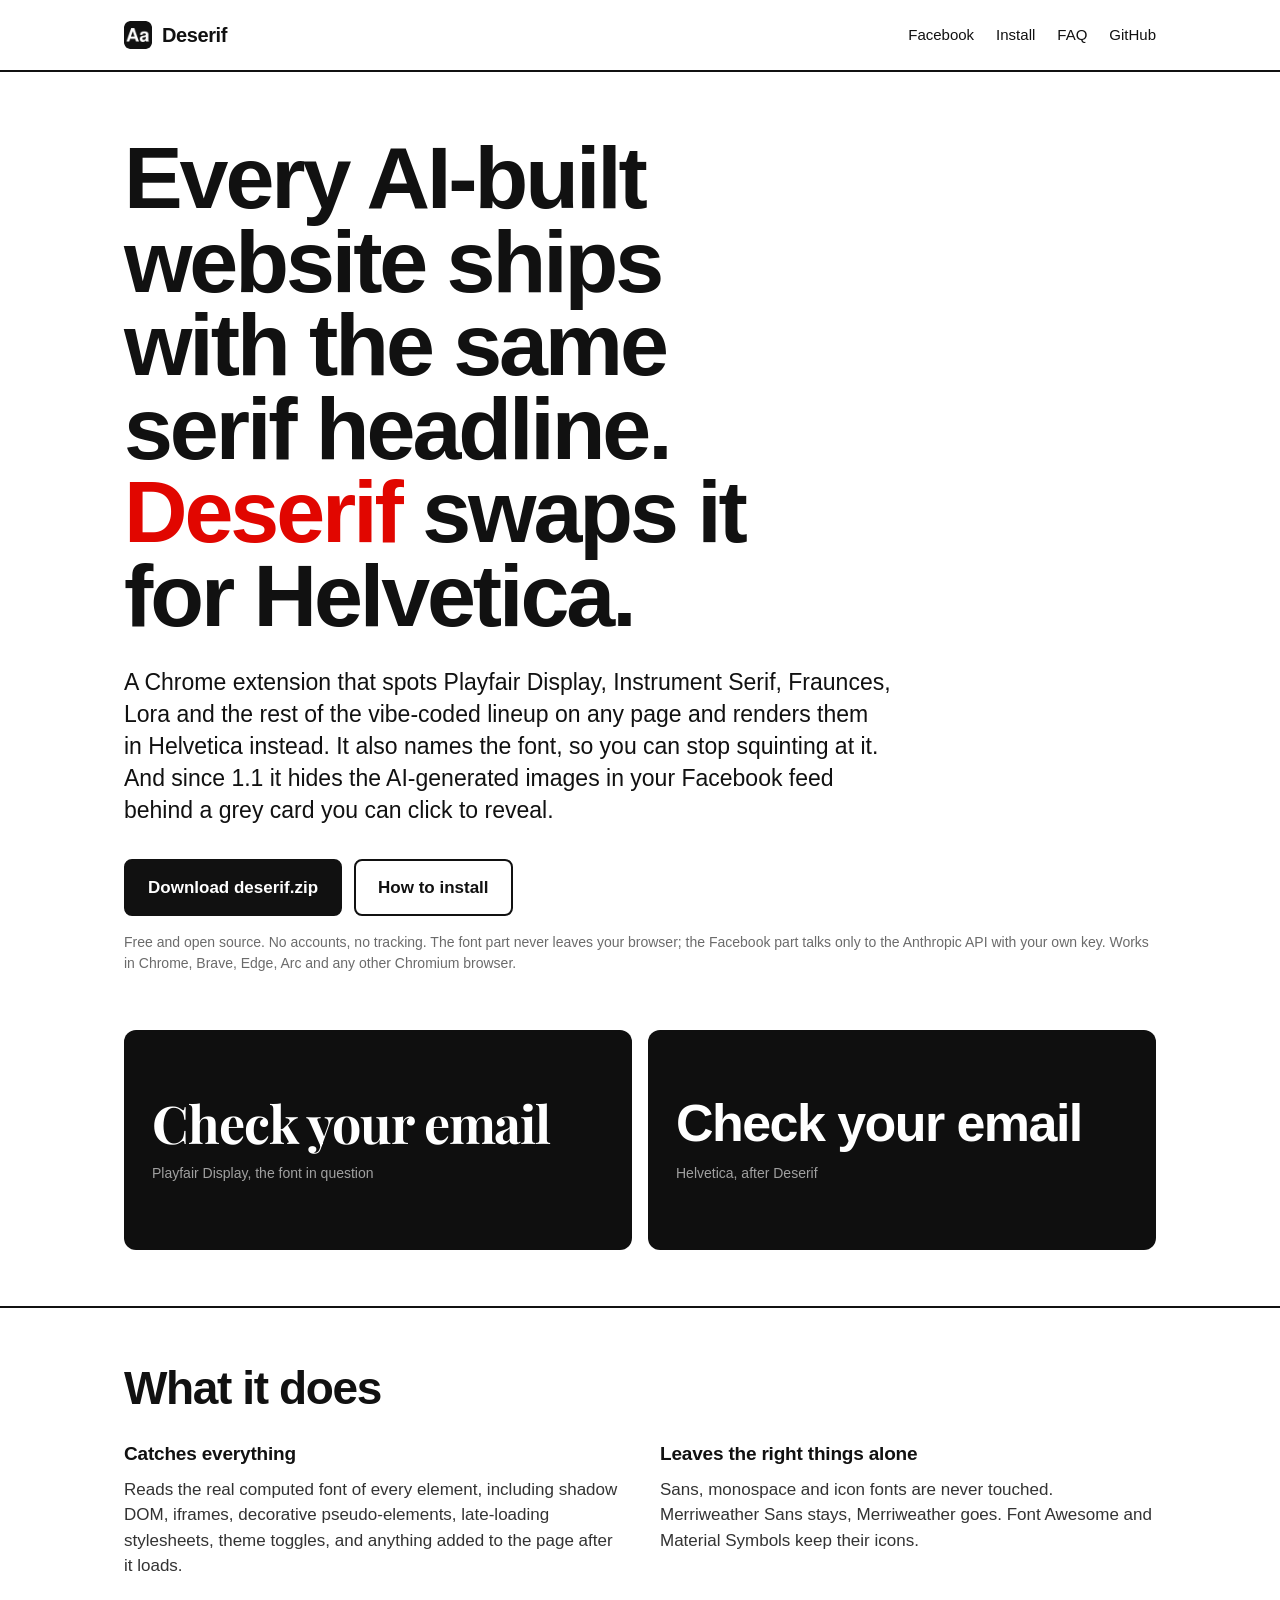
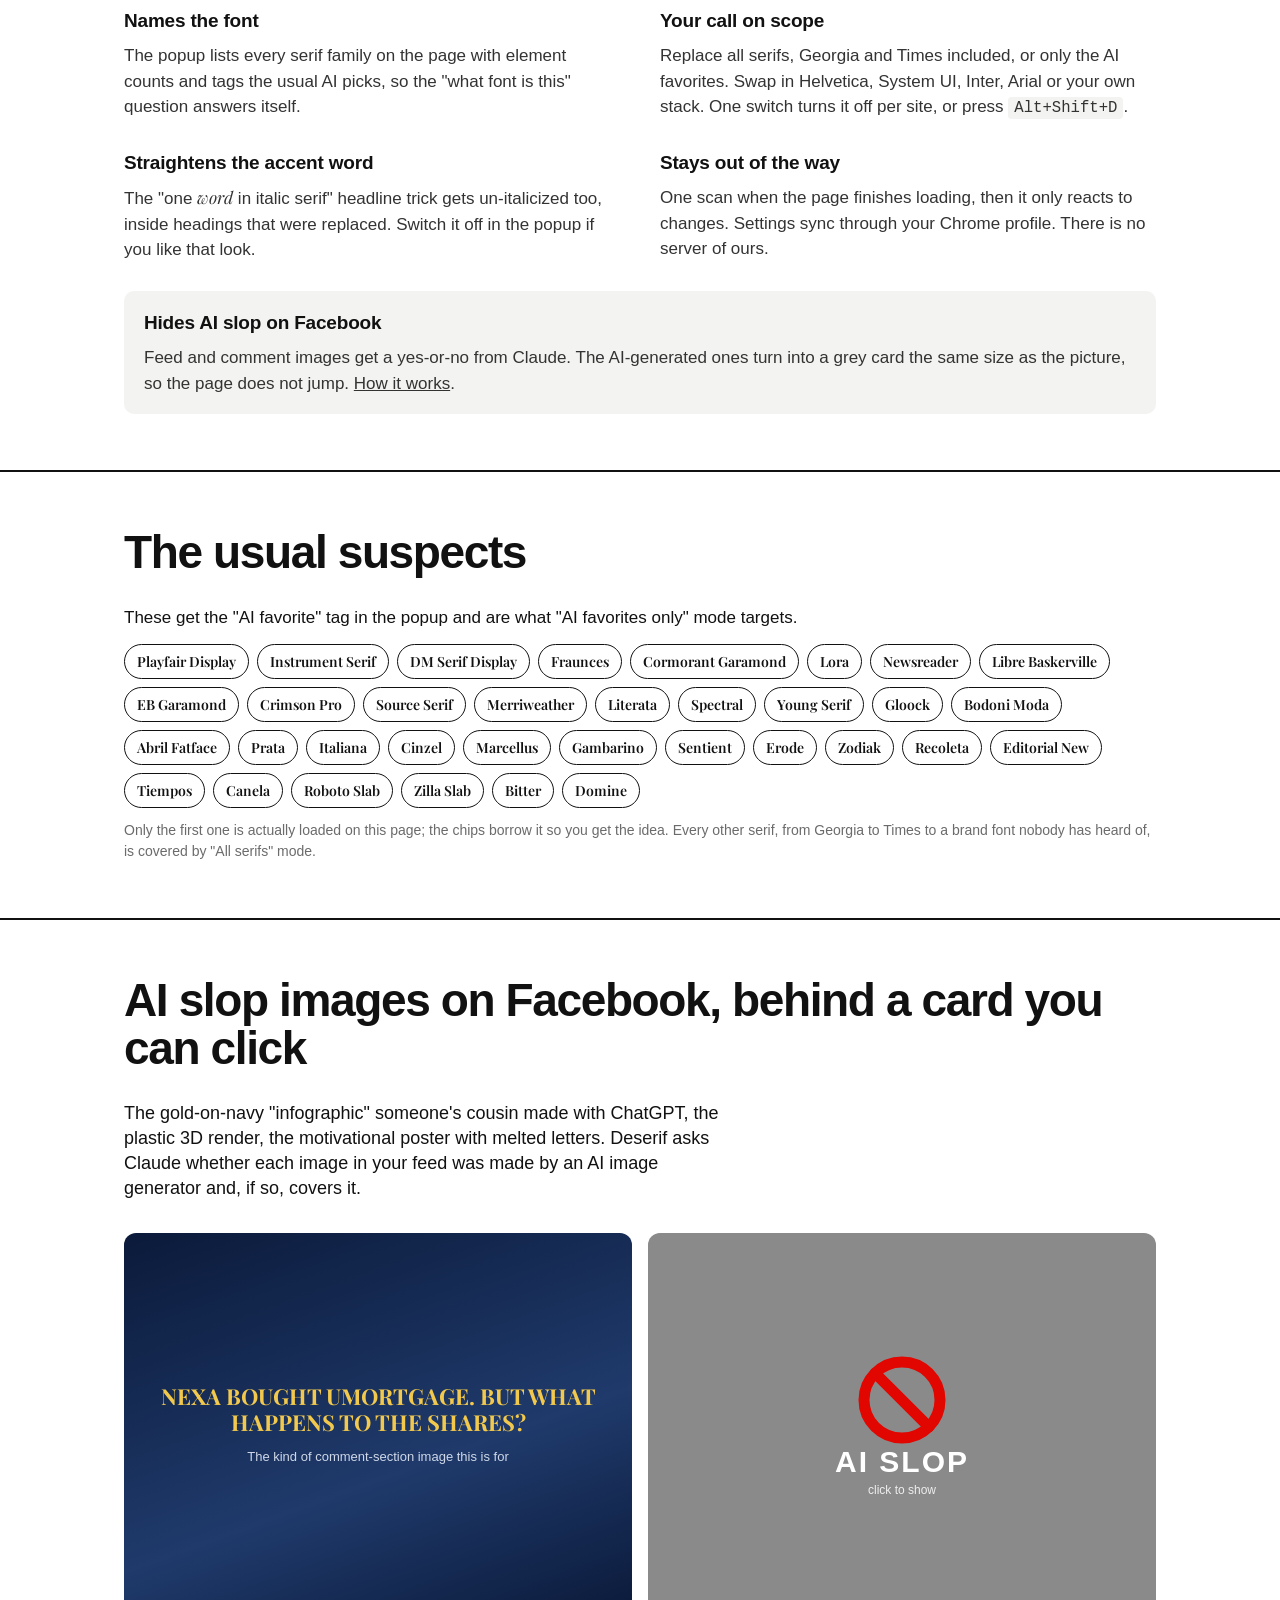
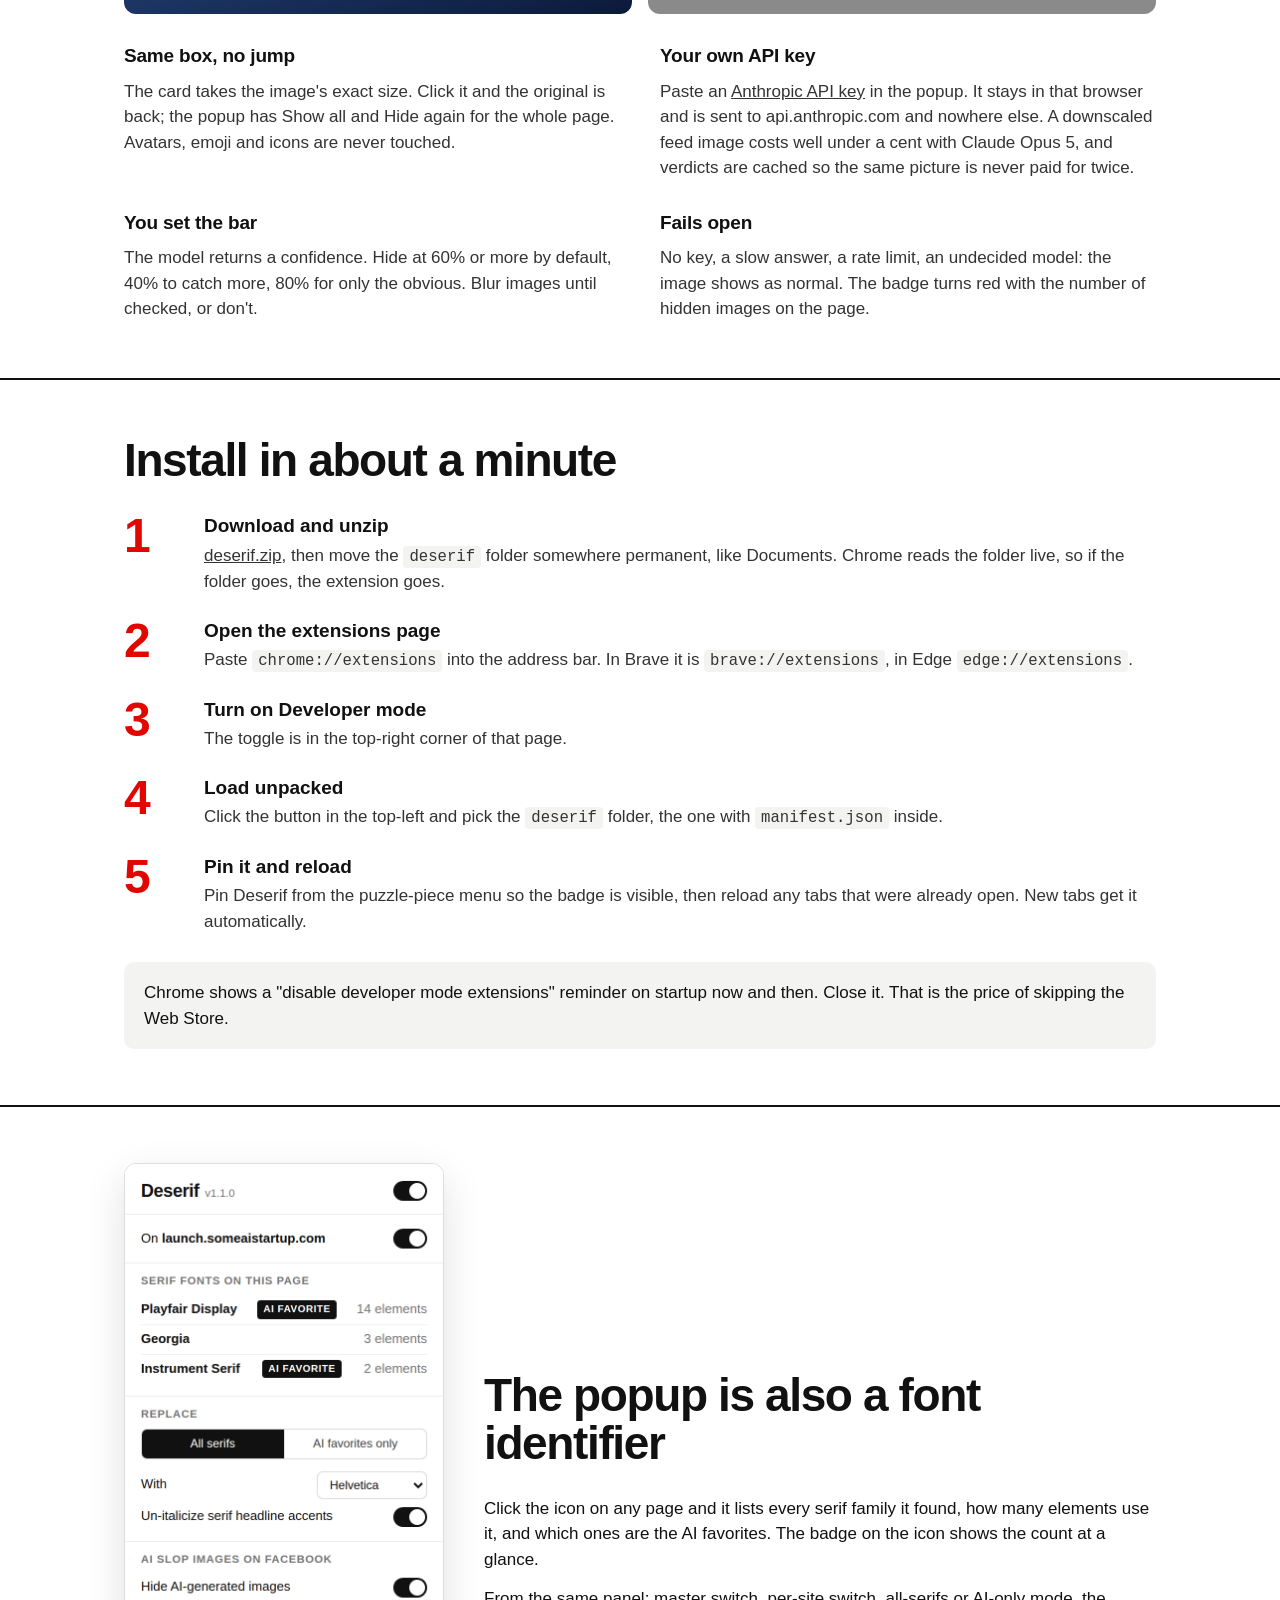
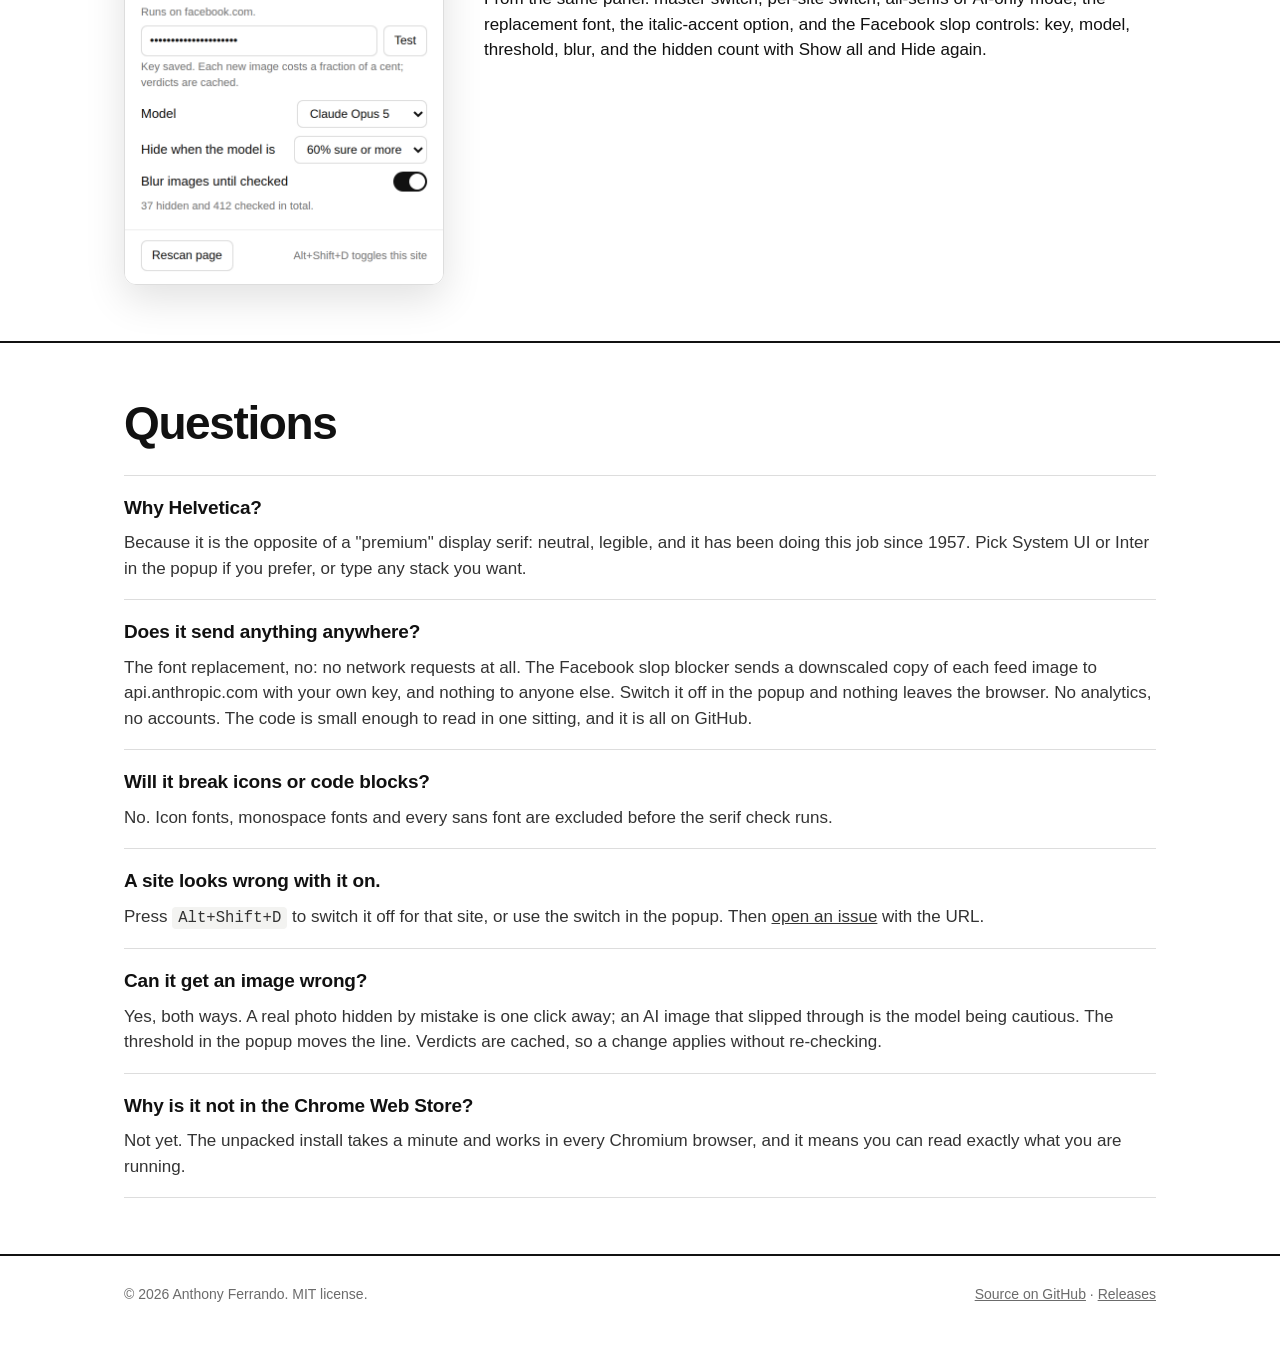
==== commit 7ab93c8f: "Reinstate 1.1: Anthony wants the Facebook blocker kept, with a new detection method Reverts the reve" ====
--- a/docs/index.html
+++ b/docs/index.html
@@ -4,9 +4,9 @@
 <meta charset="utf-8">
 <meta name="viewport" content="width=device-width, initial-scale=1">
 <title>Deserif</title>
-<meta name="description" content="A Chrome extension that replaces the AI-slop serif fonts (Playfair Display, Instrument Serif, Fraunces, Lora and friends) with Helvetica, and tells you which font a page is using.">
+<meta name="description" content="A Chrome extension that replaces the AI-slop serif fonts (Playfair Display, Instrument Serif, Fraunces, Lora and friends) with Helvetica, tells you which font a page is using, and hides AI-generated images in your Facebook feed.">
 <meta property="og:title" content="Deserif">
-<meta property="og:description" content="Every AI-built website ships with the same serif headline. Deserif swaps it for Helvetica.">
+<meta property="og:description" content="Every AI-built website ships with the same serif headline. Deserif swaps it for Helvetica. It also hides AI slop images on Facebook.">
 <meta property="og:image" content="https://anthonyferrando-debug.github.io/deserif/assets/icon.png">
 <link rel="icon" href="assets/icon.png">
 <link rel="preconnect" href="https://fonts.googleapis.com">
@@ -56,6 +56,7 @@
 
   .grid { display: grid; grid-template-columns: repeat(2, 1fr); gap: 28px 40px; }
   .grid p { color: #333; margin: 0; }
+  .grid .wide { grid-column: 1 / -1; padding: 18px 20px; background: var(--soft); border-radius: 10px; }
 
   .chips { display: flex; flex-wrap: wrap; gap: 8px; margin-top: 6px; }
   .chip { padding: 6px 12px; border: 1.5px solid var(--ink); border-radius: 999px; font-size: 14px; font-weight: 600; }
@@ -72,6 +73,11 @@
   .shot { display: grid; grid-template-columns: 320px 1fr; gap: 40px; align-items: center; }
   .shot img { width: 100%; max-width: 320px; border: 1px solid #ddd; border-radius: 12px; box-shadow: 0 14px 40px rgba(0,0,0,.12); }
 
+  .slopdemo { display: grid; grid-template-columns: 1fr 1fr; gap: 16px; margin: 0 0 28px; }
+  .slopdemo .card { border-radius: 12px; aspect-ratio: 4 / 3; display: flex; align-items: center; justify-content: center; background: #8a8a8a; color: #fff; text-align: center; }
+  .slopdemo .card svg { width: 40%; max-width: 200px; height: auto; }
+  .slopdemo .fake { flex-direction: column; background: linear-gradient(160deg, #0b1a3a, #1f3a6b 60%, #0b1a3a); color: #f2c94c; font-family: "Playfair Display", Georgia, serif; font-weight: 700; padding: 24px; font-size: clamp(16px, 2vw, 22px); line-height: 1.2; text-transform: uppercase; }
+  .slopdemo .fake small { display: block; font-family: "Helvetica Neue", Helvetica, Arial, sans-serif; font-weight: 400; text-transform: none; color: #cfd8e8; font-size: 13px; margin-top: 14px; }
   .faq div { padding: 18px 0; border-top: 1px solid #ddd; }
   .faq div:last-child { border-bottom: 1px solid #ddd; }
   .faq p { margin: 0; color: #333; }
@@ -80,7 +86,7 @@
   footer a { color: inherit; }
 
   @media (max-width: 760px) {
-    .demo, .grid, .shot { grid-template-columns: 1fr; }
+    .demo, .grid, .shot, .slopdemo { grid-template-columns: 1fr; }
     .shot img { max-width: 280px; }
     nav ul { gap: 14px; }
     .hero { padding: 44px 0 40px; }
@@ -94,6 +100,7 @@
   <nav>
     <a class="brand" href="#"><img src="assets/icon.png" alt="">Deserif</a>
     <ul>
+      <li><a href="#slop">Facebook</a></li>
       <li><a href="#install">Install</a></li>
       <li><a href="#faq">FAQ</a></li>
       <li><a href="https://github.com/anthonyferrando-debug/deserif">GitHub</a></li>
@@ -105,12 +112,12 @@
 <div class="wrap">
   <div class="hero">
     <h1>Every AI-built website ships with the same serif headline. <span class="red">Deserif</span> swaps it for Helvetica.</h1>
-    <p class="lede">A Chrome extension that spots Playfair Display, Instrument Serif, Fraunces, Lora and the rest of the vibe-coded lineup on any page and renders them in Helvetica instead. It also names the font, so you can stop squinting at it.</p>
+    <p class="lede">A Chrome extension that spots Playfair Display, Instrument Serif, Fraunces, Lora and the rest of the vibe-coded lineup on any page and renders them in Helvetica instead. It also names the font, so you can stop squinting at it. And since 1.1 it hides the AI-generated images in your Facebook feed behind a grey card you can click to reveal.</p>
     <div class="actions">
       <a class="btn primary" href="https://github.com/anthonyferrando-debug/deserif/releases/latest/download/deserif.zip">Download deserif.zip</a>
       <a class="btn" href="#install">How to install</a>
     </div>
-    <p class="fine">Free and open source. No accounts, no tracking, nothing leaves your browser. Works in Chrome, Brave, Edge, Arc and any other Chromium browser.</p>
+    <p class="fine">Free and open source. No accounts, no tracking. The font part never leaves your browser; the Facebook part talks only to the Anthropic API with your own key. Works in Chrome, Brave, Edge, Arc and any other Chromium browser.</p>
   </div>
 
   <div class="demo">
@@ -153,7 +160,11 @@
       </div>
       <div>
         <h3>Stays out of the way</h3>
-        <p>One scan when the page finishes loading, then it only reacts to changes. Settings sync through your Chrome profile. There is no server.</p>
+        <p>One scan when the page finishes loading, then it only reacts to changes. Settings sync through your Chrome profile. There is no server of ours.</p>
+      </div>
+      <div class="wide">
+        <h3>Hides AI slop on Facebook</h3>
+        <p>Feed and comment images get a yes-or-no from Claude. The AI-generated ones turn into a grey card the same size as the picture, so the page does not jump. <a href="#slop">How it works</a>.</p>
       </div>
     </div>
   </section>
@@ -168,6 +179,43 @@
       <span class="chip serif">Playfair Display</span><span class="chip serif">Instrument Serif</span><span class="chip serif">DM Serif Display</span><span class="chip serif">Fraunces</span><span class="chip serif">Cormorant Garamond</span><span class="chip serif">Lora</span><span class="chip serif">Newsreader</span><span class="chip serif">Libre Baskerville</span><span class="chip serif">EB Garamond</span><span class="chip serif">Crimson Pro</span><span class="chip serif">Source Serif</span><span class="chip serif">Merriweather</span><span class="chip serif">Literata</span><span class="chip serif">Spectral</span><span class="chip serif">Young Serif</span><span class="chip serif">Gloock</span><span class="chip serif">Bodoni Moda</span><span class="chip serif">Abril Fatface</span><span class="chip serif">Prata</span><span class="chip serif">Italiana</span><span class="chip serif">Cinzel</span><span class="chip serif">Marcellus</span><span class="chip serif">Gambarino</span><span class="chip serif">Sentient</span><span class="chip serif">Erode</span><span class="chip serif">Zodiak</span><span class="chip serif">Recoleta</span><span class="chip serif">Editorial New</span><span class="chip serif">Tiempos</span><span class="chip serif">Canela</span><span class="chip serif">Roboto Slab</span><span class="chip serif">Zilla Slab</span><span class="chip serif">Bitter</span><span class="chip serif">Domine</span>
     </div>
     <p class="cap">Only the first one is actually loaded on this page; the chips borrow it so you get the idea. Every other serif, from Georgia to Times to a brand font nobody has heard of, is covered by "All serifs" mode.</p>
+  </section>
+</div>
+
+<hr class="rule">
+<div class="wrap">
+  <section id="slop">
+    <h2>AI slop images on Facebook, behind a card you can click</h2>
+    <p class="lede" style="font-size:18px">The gold-on-navy "infographic" someone's cousin made with ChatGPT, the plastic 3D render, the motivational poster with melted letters. Deserif asks Claude whether each image in your feed was made by an AI image generator and, if so, covers it.</p>
+    <div class="slopdemo">
+      <div class="card fake"><span>NEXA bought UMortgage. But what happens to the shares?</span><small>The kind of comment-section image this is for</small></div>
+      <div class="card">
+        <svg viewBox="0 0 200 160" xmlns="http://www.w3.org/2000/svg" aria-label="AI SLOP card">
+          <circle cx="100" cy="56" r="38" fill="none" stroke="#e10600" stroke-width="11"/>
+          <line x1="73.1" y1="29.1" x2="126.9" y2="82.9" stroke="#e10600" stroke-width="11" stroke-linecap="round"/>
+          <text x="100" y="128" text-anchor="middle" font-family="Helvetica Neue,Helvetica,Arial,sans-serif" font-size="30" font-weight="700" fill="#fff" letter-spacing="2">AI SLOP</text>
+          <text x="100" y="150" text-anchor="middle" font-family="Helvetica Neue,Helvetica,Arial,sans-serif" font-size="12" fill="#fff" fill-opacity=".85">click to show</text>
+        </svg>
+      </div>
+    </div>
+    <div class="grid">
+      <div>
+        <h3>Same box, no jump</h3>
+        <p>The card takes the image's exact size. Click it and the original is back; the popup has Show all and Hide again for the whole page. Avatars, emoji and icons are never touched.</p>
+      </div>
+      <div>
+        <h3>Your own API key</h3>
+        <p>Paste an <a href="https://console.anthropic.com/">Anthropic API key</a> in the popup. It stays in that browser and is sent to api.anthropic.com and nowhere else. A downscaled feed image costs well under a cent with Claude Opus 5, and verdicts are cached so the same picture is never paid for twice.</p>
+      </div>
+      <div>
+        <h3>You set the bar</h3>
+        <p>The model returns a confidence. Hide at 60% or more by default, 40% to catch more, 80% for only the obvious. Blur images until checked, or don't.</p>
+      </div>
+      <div>
+        <h3>Fails open</h3>
+        <p>No key, a slow answer, a rate limit, an undecided model: the image shows as normal. The badge turns red with the number of hidden images on the page.</p>
+      </div>
+    </div>
   </section>
 </div>
 
@@ -194,7 +242,7 @@
       <div>
         <h2>The popup is also a font identifier</h2>
         <p>Click the icon on any page and it lists every serif family it found, how many elements use it, and which ones are the AI favorites. The badge on the icon shows the count at a glance.</p>
-        <p>From the same panel: master switch, per-site switch, all-serifs or AI-only mode, the replacement font, and the italic-accent option.</p>
+        <p>From the same panel: master switch, per-site switch, all-serifs or AI-only mode, the replacement font, the italic-accent option, and the Facebook slop controls: key, model, threshold, blur, and the hidden count with Show all and Hide again.</p>
       </div>
     </div>
   </section>
@@ -206,9 +254,10 @@
     <h2>Questions</h2>
     <div class="faq">
       <div><h3>Why Helvetica?</h3><p>Because it is the opposite of a "premium" display serif: neutral, legible, and it has been doing this job since 1957. Pick System UI or Inter in the popup if you prefer, or type any stack you want.</p></div>
-      <div><h3>Does it send anything anywhere?</h3><p>No. No network requests, no analytics, no accounts. The code is small enough to read in one sitting, and it is all on GitHub.</p></div>
+      <div><h3>Does it send anything anywhere?</h3><p>The font replacement, no: no network requests at all. The Facebook slop blocker sends a downscaled copy of each feed image to api.anthropic.com with your own key, and nothing to anyone else. Switch it off in the popup and nothing leaves the browser. No analytics, no accounts. The code is small enough to read in one sitting, and it is all on GitHub.</p></div>
       <div><h3>Will it break icons or code blocks?</h3><p>No. Icon fonts, monospace fonts and every sans font are excluded before the serif check runs.</p></div>
       <div><h3>A site looks wrong with it on.</h3><p>Press <code>Alt+Shift+D</code> to switch it off for that site, or use the switch in the popup. Then <a href="https://github.com/anthonyferrando-debug/deserif/issues">open an issue</a> with the URL.</p></div>
+      <div><h3>Can it get an image wrong?</h3><p>Yes, both ways. A real photo hidden by mistake is one click away; an AI image that slipped through is the model being cautious. The threshold in the popup moves the line. Verdicts are cached, so a change applies without re-checking.</p></div>
       <div><h3>Why is it not in the Chrome Web Store?</h3><p>Not yet. The unpacked install takes a minute and works in every Chromium browser, and it means you can read exactly what you are running.</p></div>
     </div>
   </section>
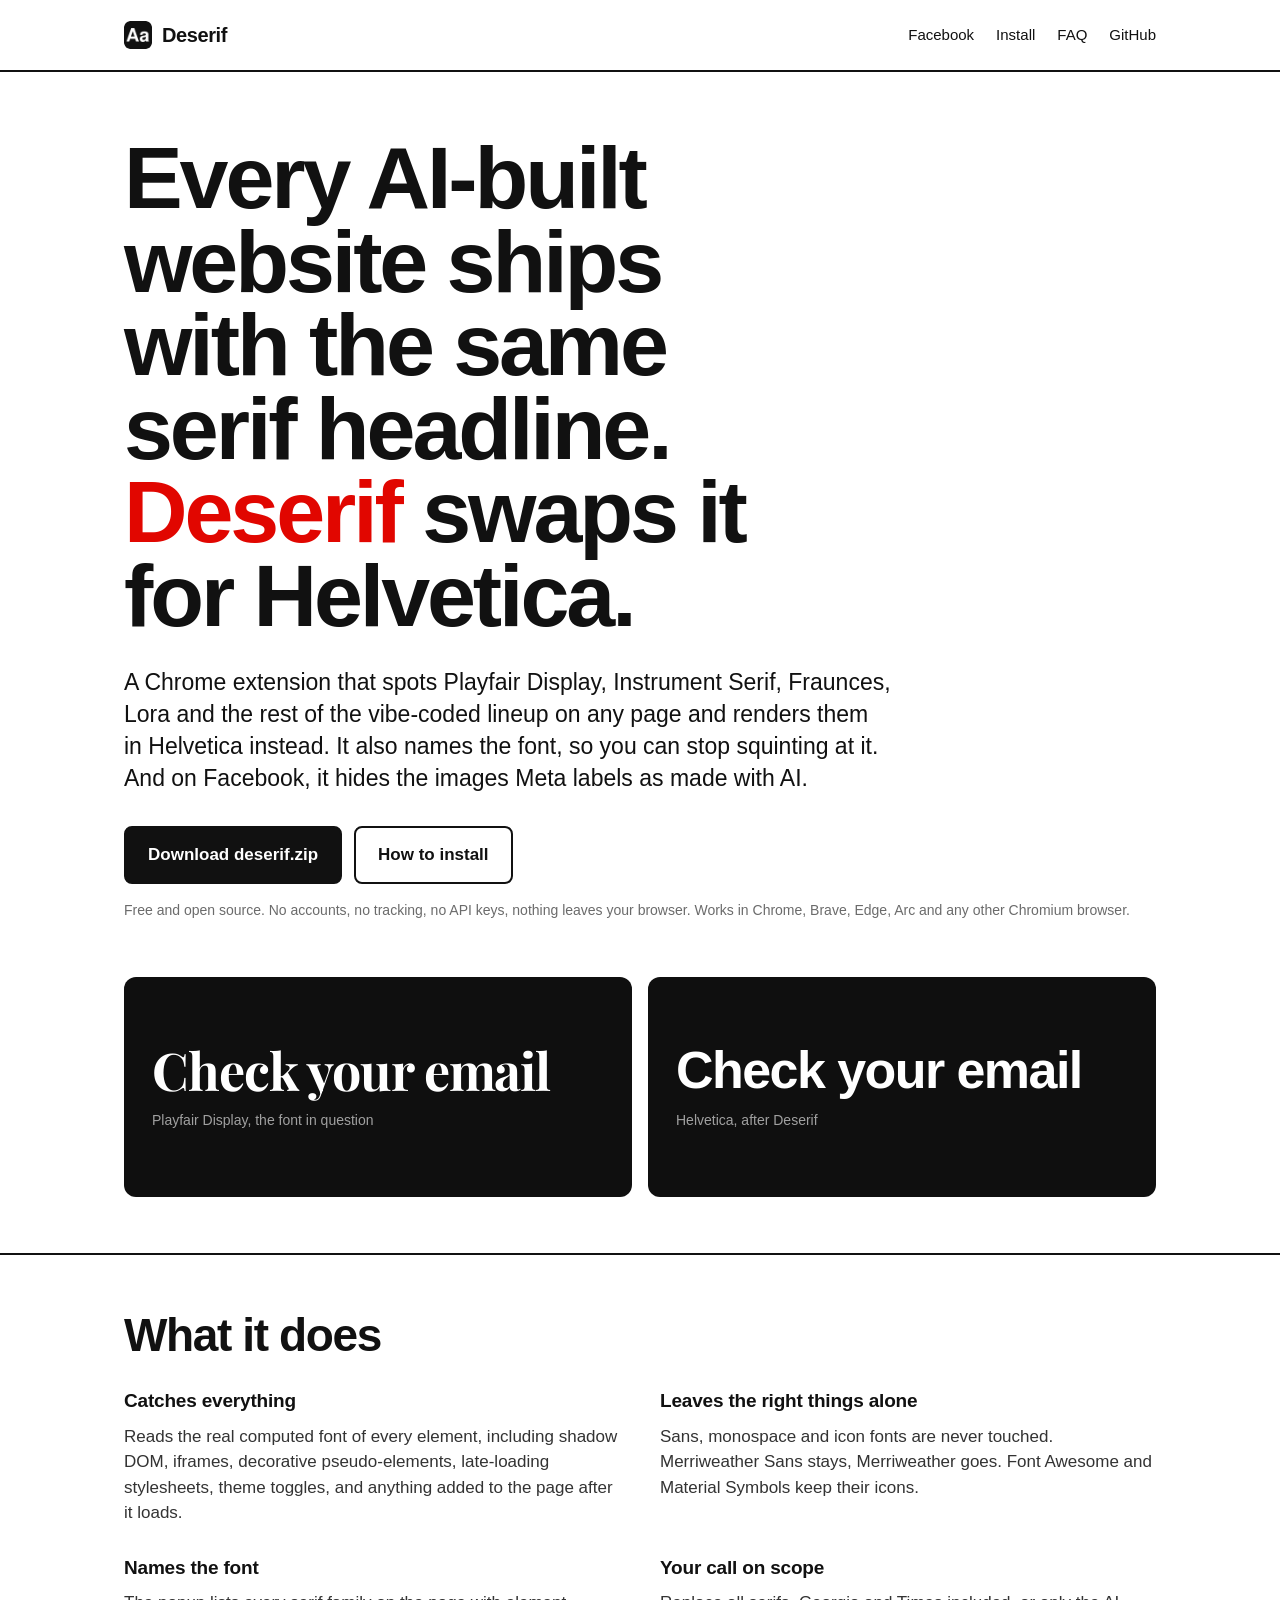
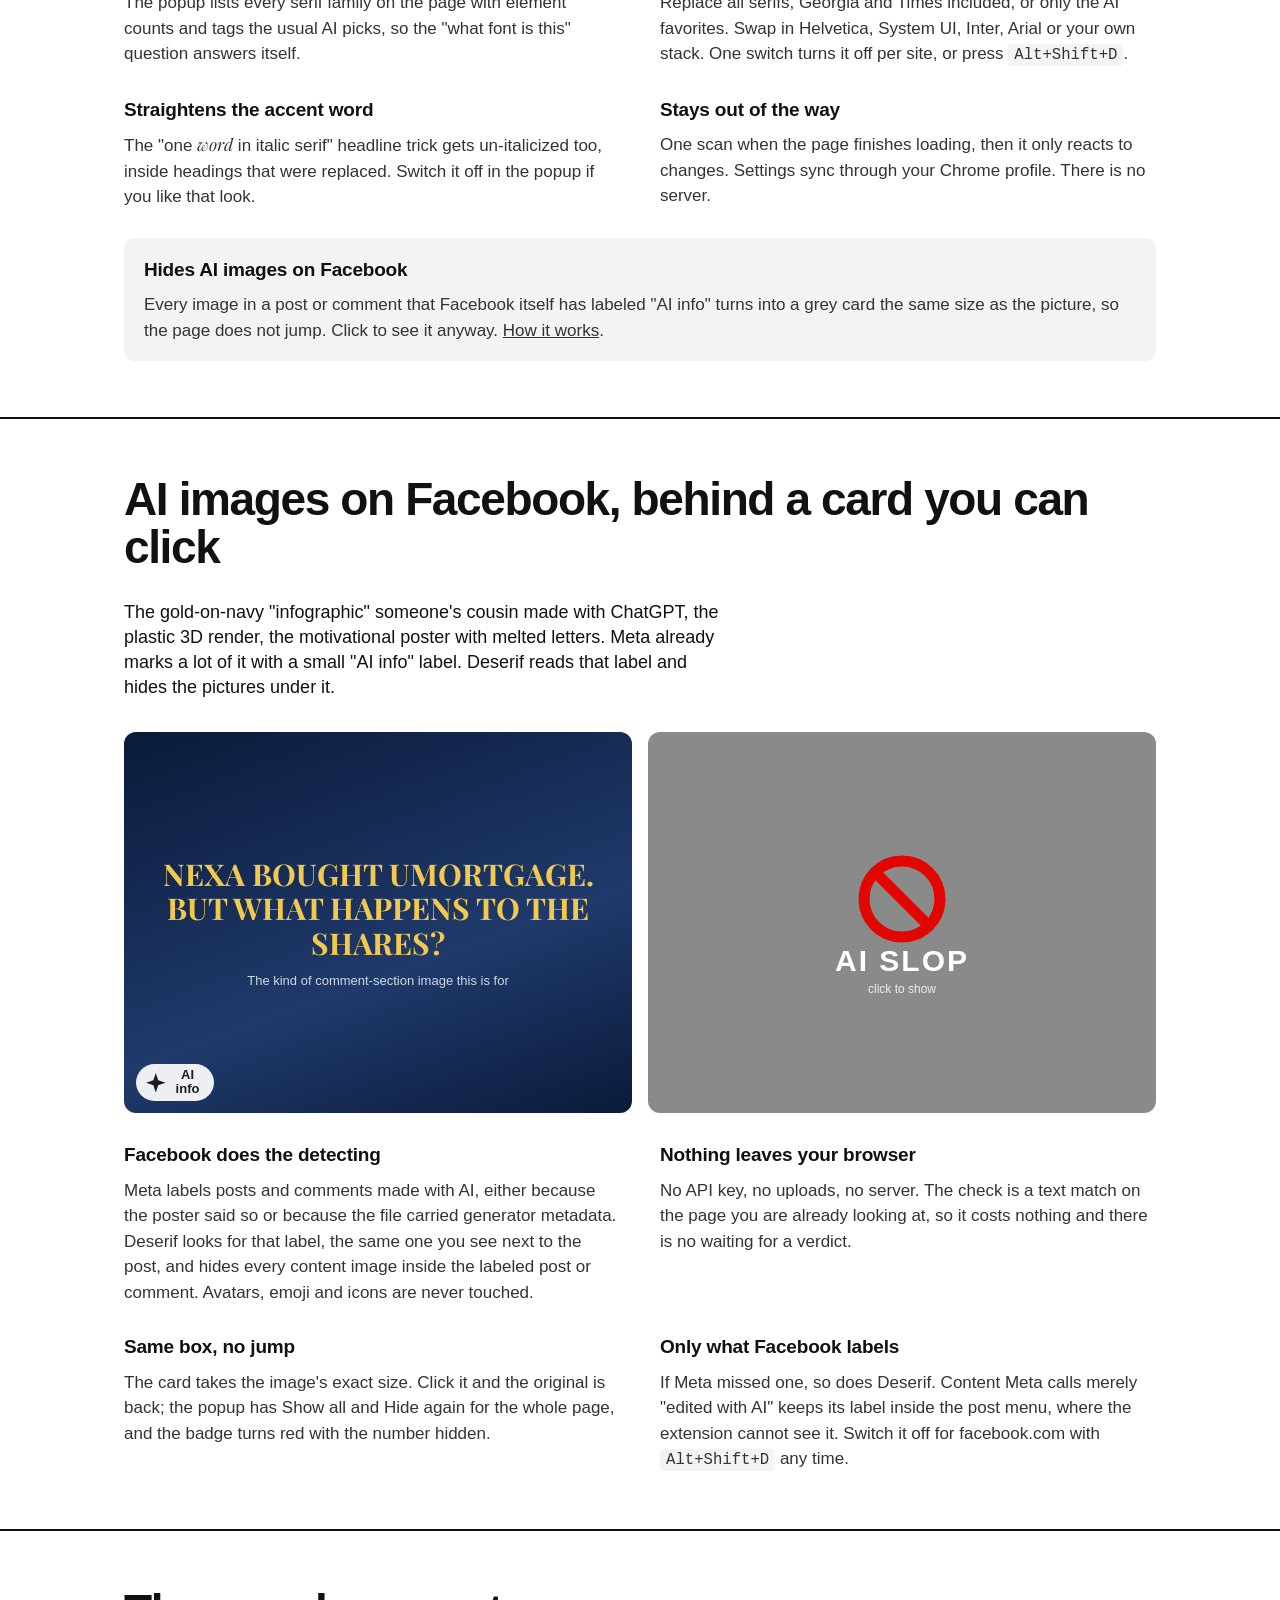
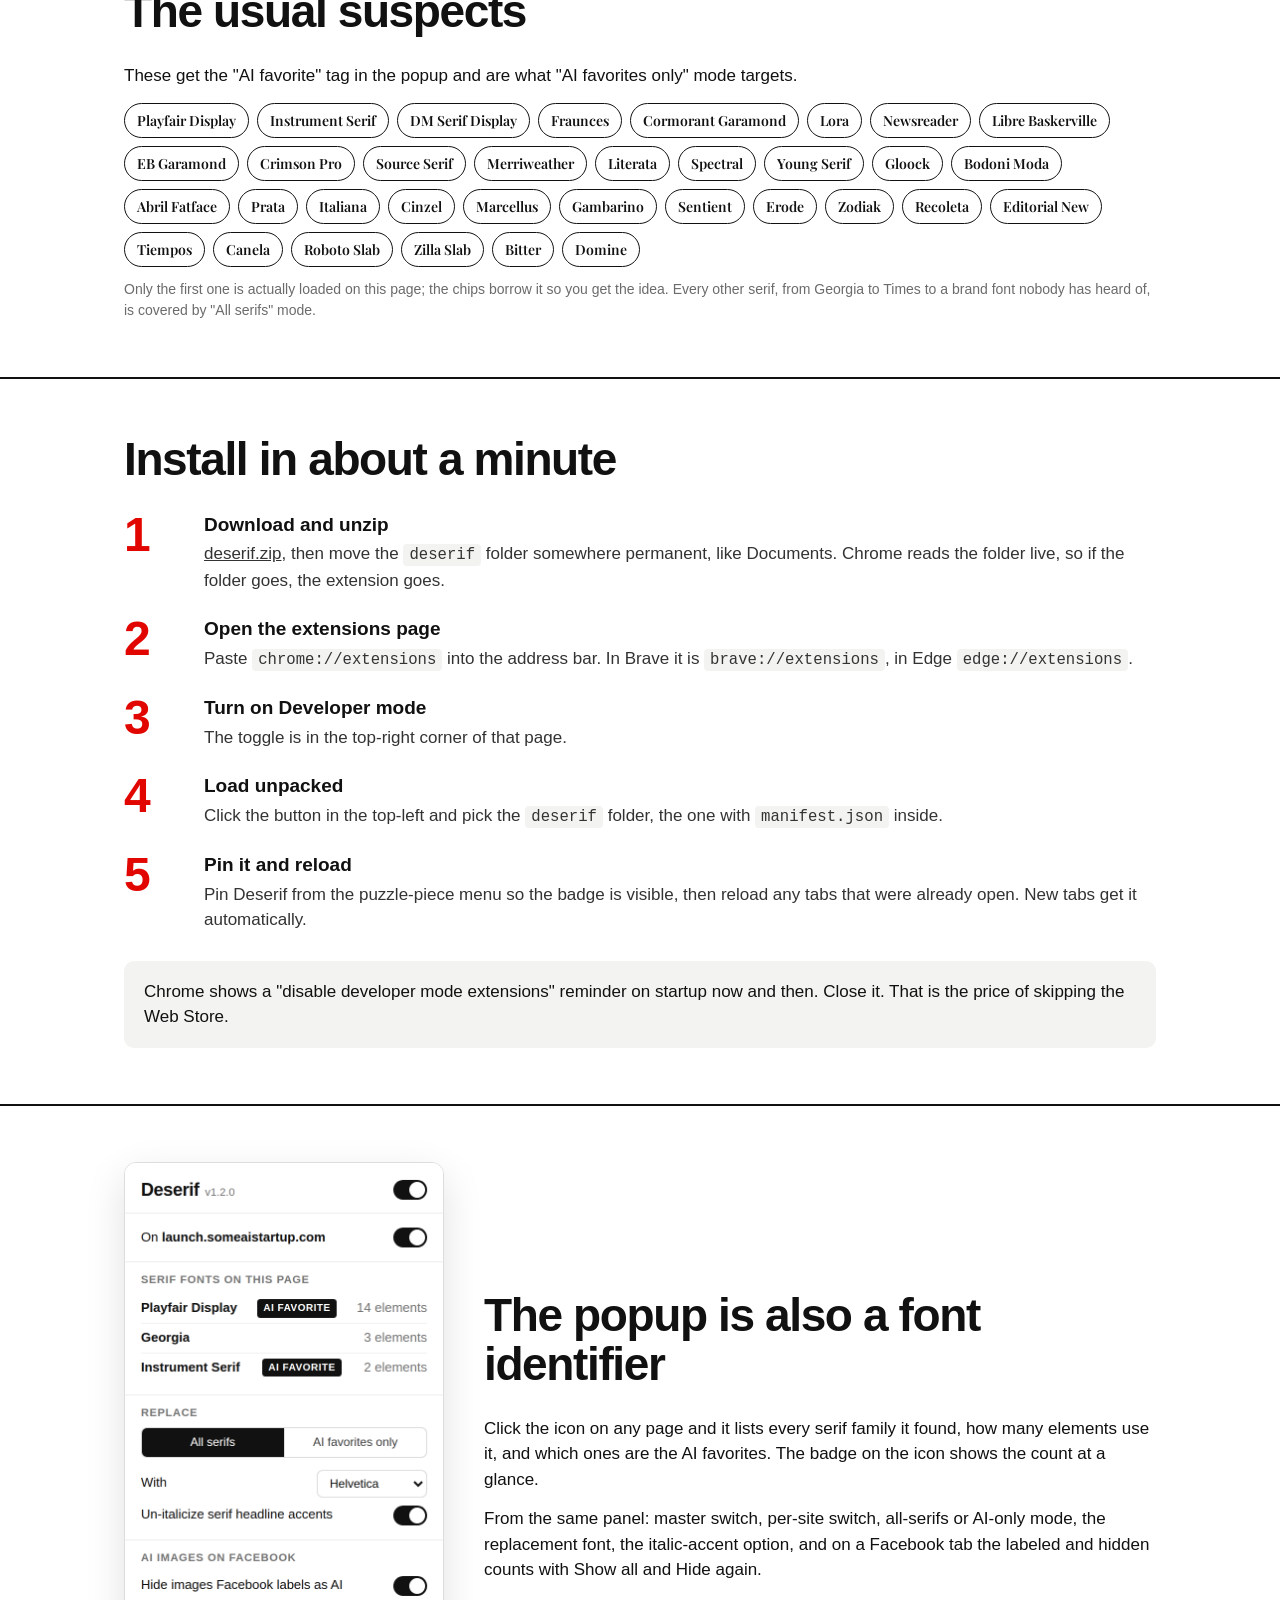
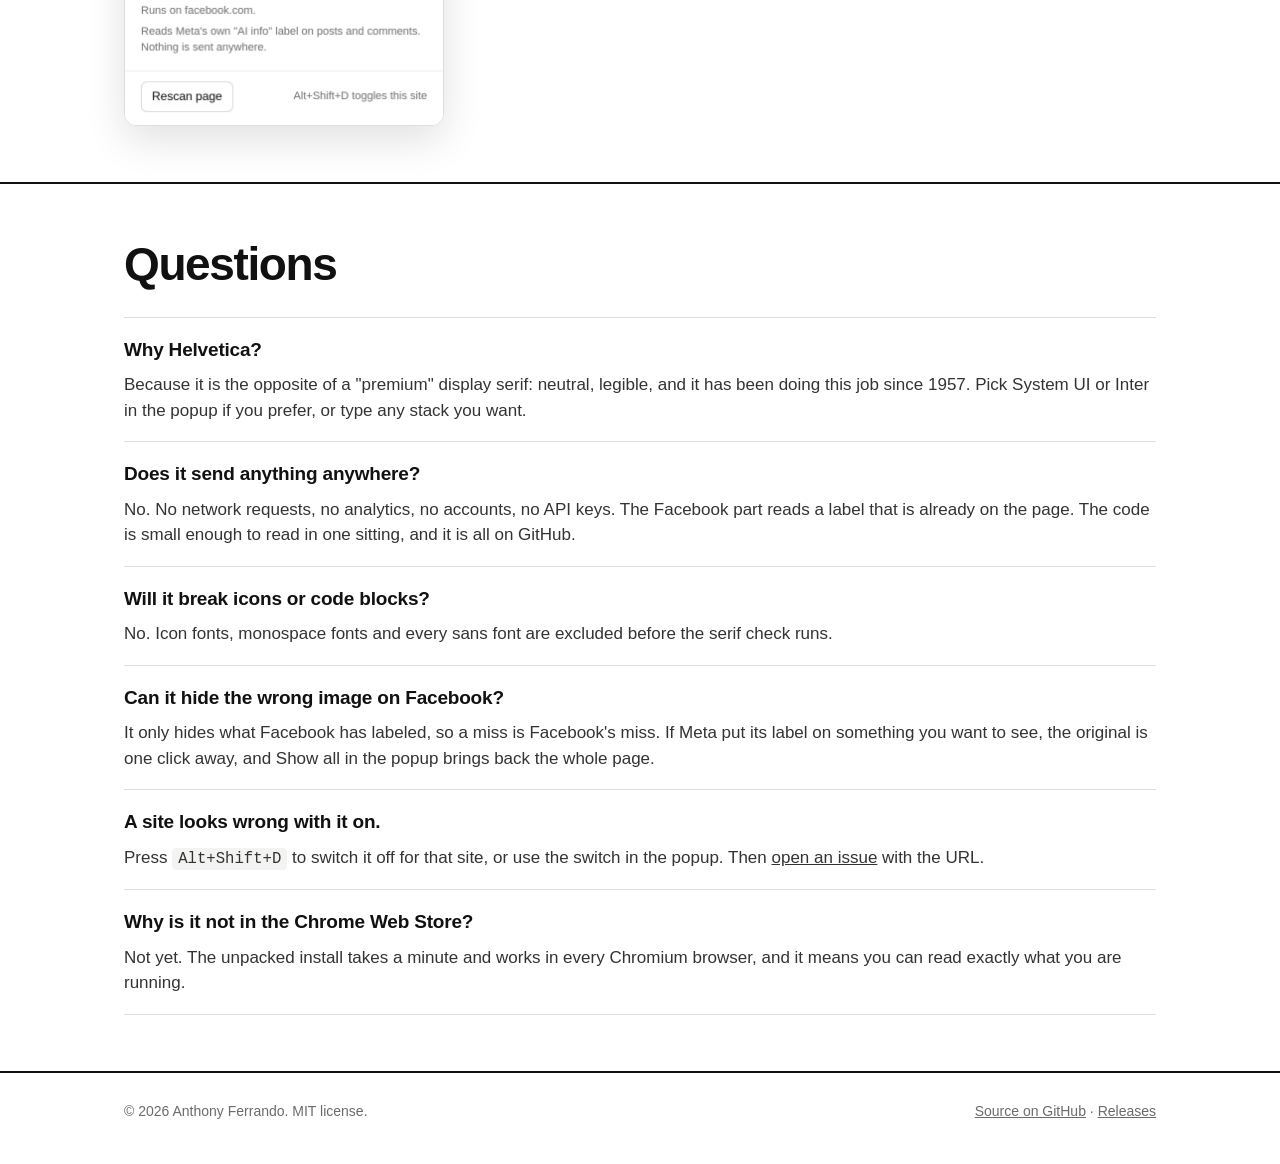
==== commit 05ca9c09: "Deserif 1.2.0: detect AI images on Facebook from Meta's own label, no more Claude calls The Facebook" ====
--- a/docs/index.html
+++ b/docs/index.html
@@ -4,9 +4,9 @@
 <meta charset="utf-8">
 <meta name="viewport" content="width=device-width, initial-scale=1">
 <title>Deserif</title>
-<meta name="description" content="A Chrome extension that replaces the AI-slop serif fonts (Playfair Display, Instrument Serif, Fraunces, Lora and friends) with Helvetica, tells you which font a page is using, and hides AI-generated images in your Facebook feed.">
+<meta name="description" content="A Chrome extension that replaces the AI-slop serif fonts (Playfair Display, Instrument Serif, Fraunces, Lora and friends) with Helvetica, tells you which font a page is using, and hides the images Facebook labels as made with AI.">
 <meta property="og:title" content="Deserif">
-<meta property="og:description" content="Every AI-built website ships with the same serif headline. Deserif swaps it for Helvetica. It also hides AI slop images on Facebook.">
+<meta property="og:description" content="Every AI-built website ships with the same serif headline. Deserif swaps it for Helvetica. On Facebook it hides the images Meta labels as AI.">
 <meta property="og:image" content="https://anthonyferrando-debug.github.io/deserif/assets/icon.png">
 <link rel="icon" href="assets/icon.png">
 <link rel="preconnect" href="https://fonts.googleapis.com">
@@ -62,6 +62,13 @@
   .chip { padding: 6px 12px; border: 1.5px solid var(--ink); border-radius: 999px; font-size: 14px; font-weight: 600; }
   .chip.serif { font-family: "Playfair Display", Georgia, serif; }
 
+  .slopdemo { display: grid; grid-template-columns: 1fr 1fr; gap: 16px; margin: 0 0 28px; }
+  .slopdemo .card { position: relative; border-radius: 12px; aspect-ratio: 4 / 3; display: flex; align-items: center; justify-content: center; background: #8a8a8a; color: #fff; text-align: center; }
+  .slopdemo .card svg { width: 40%; max-width: 200px; height: auto; }
+  .slopdemo .fake { flex-direction: column; background: linear-gradient(160deg, #0b1a3a, #1f3a6b 60%, #0b1a3a); color: #f2c94c; font-family: "Playfair Display", Georgia, serif; font-weight: 700; padding: 24px; font-size: clamp(20px, 2.6vw, 30px); line-height: 1.15; text-transform: uppercase; }
+  .slopdemo .fake small { display: block; font-family: "Helvetica Neue", Helvetica, Arial, sans-serif; font-weight: 400; text-transform: none; color: #cfd8e8; font-size: 13px; margin-top: 14px; }
+  .slopdemo .pill { position: absolute; left: 12px; bottom: 12px; display: inline-flex; align-items: center; gap: 5px; background: rgba(255,255,255,.92); color: #1c1e21; font-family: "Helvetica Neue", Helvetica, Arial, sans-serif; font-weight: 600; font-size: 13px; text-transform: none; padding: 4px 10px; border-radius: 999px; }
+
   .steps { list-style: none; margin: 0; padding: 0; counter-reset: step; display: grid; gap: 22px; }
   .steps li { display: grid; grid-template-columns: 64px 1fr; gap: 16px; align-items: start; counter-increment: step; }
   .steps li::before { content: counter(step); font-size: 48px; font-weight: 700; line-height: 1; color: var(--red); letter-spacing: -0.04em; }
@@ -73,11 +80,6 @@
   .shot { display: grid; grid-template-columns: 320px 1fr; gap: 40px; align-items: center; }
   .shot img { width: 100%; max-width: 320px; border: 1px solid #ddd; border-radius: 12px; box-shadow: 0 14px 40px rgba(0,0,0,.12); }
 
-  .slopdemo { display: grid; grid-template-columns: 1fr 1fr; gap: 16px; margin: 0 0 28px; }
-  .slopdemo .card { border-radius: 12px; aspect-ratio: 4 / 3; display: flex; align-items: center; justify-content: center; background: #8a8a8a; color: #fff; text-align: center; }
-  .slopdemo .card svg { width: 40%; max-width: 200px; height: auto; }
-  .slopdemo .fake { flex-direction: column; background: linear-gradient(160deg, #0b1a3a, #1f3a6b 60%, #0b1a3a); color: #f2c94c; font-family: "Playfair Display", Georgia, serif; font-weight: 700; padding: 24px; font-size: clamp(16px, 2vw, 22px); line-height: 1.2; text-transform: uppercase; }
-  .slopdemo .fake small { display: block; font-family: "Helvetica Neue", Helvetica, Arial, sans-serif; font-weight: 400; text-transform: none; color: #cfd8e8; font-size: 13px; margin-top: 14px; }
   .faq div { padding: 18px 0; border-top: 1px solid #ddd; }
   .faq div:last-child { border-bottom: 1px solid #ddd; }
   .faq p { margin: 0; color: #333; }
@@ -112,12 +114,12 @@
 <div class="wrap">
   <div class="hero">
     <h1>Every AI-built website ships with the same serif headline. <span class="red">Deserif</span> swaps it for Helvetica.</h1>
-    <p class="lede">A Chrome extension that spots Playfair Display, Instrument Serif, Fraunces, Lora and the rest of the vibe-coded lineup on any page and renders them in Helvetica instead. It also names the font, so you can stop squinting at it. And since 1.1 it hides the AI-generated images in your Facebook feed behind a grey card you can click to reveal.</p>
+    <p class="lede">A Chrome extension that spots Playfair Display, Instrument Serif, Fraunces, Lora and the rest of the vibe-coded lineup on any page and renders them in Helvetica instead. It also names the font, so you can stop squinting at it. And on Facebook, it hides the images Meta labels as made with AI.</p>
     <div class="actions">
       <a class="btn primary" href="https://github.com/anthonyferrando-debug/deserif/releases/latest/download/deserif.zip">Download deserif.zip</a>
       <a class="btn" href="#install">How to install</a>
     </div>
-    <p class="fine">Free and open source. No accounts, no tracking. The font part never leaves your browser; the Facebook part talks only to the Anthropic API with your own key. Works in Chrome, Brave, Edge, Arc and any other Chromium browser.</p>
+    <p class="fine">Free and open source. No accounts, no tracking, no API keys, nothing leaves your browser. Works in Chrome, Brave, Edge, Arc and any other Chromium browser.</p>
   </div>
 
   <div class="demo">
@@ -160,35 +162,23 @@
       </div>
       <div>
         <h3>Stays out of the way</h3>
-        <p>One scan when the page finishes loading, then it only reacts to changes. Settings sync through your Chrome profile. There is no server of ours.</p>
+        <p>One scan when the page finishes loading, then it only reacts to changes. Settings sync through your Chrome profile. There is no server.</p>
       </div>
       <div class="wide">
-        <h3>Hides AI slop on Facebook</h3>
-        <p>Feed and comment images get a yes-or-no from Claude. The AI-generated ones turn into a grey card the same size as the picture, so the page does not jump. <a href="#slop">How it works</a>.</p>
-      </div>
-    </div>
-  </section>
-</div>
-
-<hr class="rule">
-<div class="wrap">
-  <section>
-    <h2>The usual suspects</h2>
-    <p>These get the "AI favorite" tag in the popup and are what "AI favorites only" mode targets.</p>
-    <div class="chips">
-      <span class="chip serif">Playfair Display</span><span class="chip serif">Instrument Serif</span><span class="chip serif">DM Serif Display</span><span class="chip serif">Fraunces</span><span class="chip serif">Cormorant Garamond</span><span class="chip serif">Lora</span><span class="chip serif">Newsreader</span><span class="chip serif">Libre Baskerville</span><span class="chip serif">EB Garamond</span><span class="chip serif">Crimson Pro</span><span class="chip serif">Source Serif</span><span class="chip serif">Merriweather</span><span class="chip serif">Literata</span><span class="chip serif">Spectral</span><span class="chip serif">Young Serif</span><span class="chip serif">Gloock</span><span class="chip serif">Bodoni Moda</span><span class="chip serif">Abril Fatface</span><span class="chip serif">Prata</span><span class="chip serif">Italiana</span><span class="chip serif">Cinzel</span><span class="chip serif">Marcellus</span><span class="chip serif">Gambarino</span><span class="chip serif">Sentient</span><span class="chip serif">Erode</span><span class="chip serif">Zodiak</span><span class="chip serif">Recoleta</span><span class="chip serif">Editorial New</span><span class="chip serif">Tiempos</span><span class="chip serif">Canela</span><span class="chip serif">Roboto Slab</span><span class="chip serif">Zilla Slab</span><span class="chip serif">Bitter</span><span class="chip serif">Domine</span>
-    </div>
-    <p class="cap">Only the first one is actually loaded on this page; the chips borrow it so you get the idea. Every other serif, from Georgia to Times to a brand font nobody has heard of, is covered by "All serifs" mode.</p>
+        <h3>Hides AI images on Facebook</h3>
+        <p>Every image in a post or comment that Facebook itself has labeled "AI info" turns into a grey card the same size as the picture, so the page does not jump. Click to see it anyway. <a href="#slop">How it works</a>.</p>
+      </div>
+    </div>
   </section>
 </div>
 
 <hr class="rule">
 <div class="wrap">
   <section id="slop">
-    <h2>AI slop images on Facebook, behind a card you can click</h2>
-    <p class="lede" style="font-size:18px">The gold-on-navy "infographic" someone's cousin made with ChatGPT, the plastic 3D render, the motivational poster with melted letters. Deserif asks Claude whether each image in your feed was made by an AI image generator and, if so, covers it.</p>
+    <h2>AI images on Facebook, behind a card you can click</h2>
+    <p class="lede" style="font-size:18px">The gold-on-navy "infographic" someone's cousin made with ChatGPT, the plastic 3D render, the motivational poster with melted letters. Meta already marks a lot of it with a small "AI info" label. Deserif reads that label and hides the pictures under it.</p>
     <div class="slopdemo">
-      <div class="card fake"><span>NEXA bought UMortgage. But what happens to the shares?</span><small>The kind of comment-section image this is for</small></div>
+      <div class="card fake"><span>NEXA bought UMortgage. But what happens to the shares?</span><small>The kind of comment-section image this is for</small><span class="pill"><svg width="13" height="13" viewBox="0 0 12 12" aria-hidden="true"><path d="M6 0l1.5 4.5L12 6l-4.5 1.5L6 12l-1.5-4.5L0 6l4.5-1.5z" fill="#1c1e21"/></svg>AI info</span></div>
       <div class="card">
         <svg viewBox="0 0 200 160" xmlns="http://www.w3.org/2000/svg" aria-label="AI SLOP card">
           <circle cx="100" cy="56" r="38" fill="none" stroke="#e10600" stroke-width="11"/>
@@ -200,22 +190,34 @@
     </div>
     <div class="grid">
       <div>
+        <h3>Facebook does the detecting</h3>
+        <p>Meta labels posts and comments made with AI, either because the poster said so or because the file carried generator metadata. Deserif looks for that label, the same one you see next to the post, and hides every content image inside the labeled post or comment. Avatars, emoji and icons are never touched.</p>
+      </div>
+      <div>
+        <h3>Nothing leaves your browser</h3>
+        <p>No API key, no uploads, no server. The check is a text match on the page you are already looking at, so it costs nothing and there is no waiting for a verdict.</p>
+      </div>
+      <div>
         <h3>Same box, no jump</h3>
-        <p>The card takes the image's exact size. Click it and the original is back; the popup has Show all and Hide again for the whole page. Avatars, emoji and icons are never touched.</p>
-      </div>
-      <div>
-        <h3>Your own API key</h3>
-        <p>Paste an <a href="https://console.anthropic.com/">Anthropic API key</a> in the popup. It stays in that browser and is sent to api.anthropic.com and nowhere else. A downscaled feed image costs well under a cent with Claude Opus 5, and verdicts are cached so the same picture is never paid for twice.</p>
-      </div>
-      <div>
-        <h3>You set the bar</h3>
-        <p>The model returns a confidence. Hide at 60% or more by default, 40% to catch more, 80% for only the obvious. Blur images until checked, or don't.</p>
-      </div>
-      <div>
-        <h3>Fails open</h3>
-        <p>No key, a slow answer, a rate limit, an undecided model: the image shows as normal. The badge turns red with the number of hidden images on the page.</p>
-      </div>
-    </div>
+        <p>The card takes the image's exact size. Click it and the original is back; the popup has Show all and Hide again for the whole page, and the badge turns red with the number hidden.</p>
+      </div>
+      <div>
+        <h3>Only what Facebook labels</h3>
+        <p>If Meta missed one, so does Deserif. Content Meta calls merely "edited with AI" keeps its label inside the post menu, where the extension cannot see it. Switch it off for facebook.com with <code>Alt+Shift+D</code> any time.</p>
+      </div>
+    </div>
+  </section>
+</div>
+
+<hr class="rule">
+<div class="wrap">
+  <section>
+    <h2>The usual suspects</h2>
+    <p>These get the "AI favorite" tag in the popup and are what "AI favorites only" mode targets.</p>
+    <div class="chips">
+      <span class="chip serif">Playfair Display</span><span class="chip serif">Instrument Serif</span><span class="chip serif">DM Serif Display</span><span class="chip serif">Fraunces</span><span class="chip serif">Cormorant Garamond</span><span class="chip serif">Lora</span><span class="chip serif">Newsreader</span><span class="chip serif">Libre Baskerville</span><span class="chip serif">EB Garamond</span><span class="chip serif">Crimson Pro</span><span class="chip serif">Source Serif</span><span class="chip serif">Merriweather</span><span class="chip serif">Literata</span><span class="chip serif">Spectral</span><span class="chip serif">Young Serif</span><span class="chip serif">Gloock</span><span class="chip serif">Bodoni Moda</span><span class="chip serif">Abril Fatface</span><span class="chip serif">Prata</span><span class="chip serif">Italiana</span><span class="chip serif">Cinzel</span><span class="chip serif">Marcellus</span><span class="chip serif">Gambarino</span><span class="chip serif">Sentient</span><span class="chip serif">Erode</span><span class="chip serif">Zodiak</span><span class="chip serif">Recoleta</span><span class="chip serif">Editorial New</span><span class="chip serif">Tiempos</span><span class="chip serif">Canela</span><span class="chip serif">Roboto Slab</span><span class="chip serif">Zilla Slab</span><span class="chip serif">Bitter</span><span class="chip serif">Domine</span>
+    </div>
+    <p class="cap">Only the first one is actually loaded on this page; the chips borrow it so you get the idea. Every other serif, from Georgia to Times to a brand font nobody has heard of, is covered by "All serifs" mode.</p>
   </section>
 </div>
 
@@ -238,11 +240,11 @@
 <div class="wrap">
   <section>
     <div class="shot">
-      <img src="assets/popup.png" alt="The Deserif popup listing Playfair Display, Georgia and Instrument Serif found on a page, with mode and replacement font controls" width="320">
+      <img src="assets/popup.png" alt="The Deserif popup: serif fonts found on the page, replacement controls, and the Facebook AI image switch" width="320">
       <div>
         <h2>The popup is also a font identifier</h2>
         <p>Click the icon on any page and it lists every serif family it found, how many elements use it, and which ones are the AI favorites. The badge on the icon shows the count at a glance.</p>
-        <p>From the same panel: master switch, per-site switch, all-serifs or AI-only mode, the replacement font, the italic-accent option, and the Facebook slop controls: key, model, threshold, blur, and the hidden count with Show all and Hide again.</p>
+        <p>From the same panel: master switch, per-site switch, all-serifs or AI-only mode, the replacement font, the italic-accent option, and on a Facebook tab the labeled and hidden counts with Show all and Hide again.</p>
       </div>
     </div>
   </section>
@@ -254,10 +256,10 @@
     <h2>Questions</h2>
     <div class="faq">
       <div><h3>Why Helvetica?</h3><p>Because it is the opposite of a "premium" display serif: neutral, legible, and it has been doing this job since 1957. Pick System UI or Inter in the popup if you prefer, or type any stack you want.</p></div>
-      <div><h3>Does it send anything anywhere?</h3><p>The font replacement, no: no network requests at all. The Facebook slop blocker sends a downscaled copy of each feed image to api.anthropic.com with your own key, and nothing to anyone else. Switch it off in the popup and nothing leaves the browser. No analytics, no accounts. The code is small enough to read in one sitting, and it is all on GitHub.</p></div>
+      <div><h3>Does it send anything anywhere?</h3><p>No. No network requests, no analytics, no accounts, no API keys. The Facebook part reads a label that is already on the page. The code is small enough to read in one sitting, and it is all on GitHub.</p></div>
       <div><h3>Will it break icons or code blocks?</h3><p>No. Icon fonts, monospace fonts and every sans font are excluded before the serif check runs.</p></div>
+      <div><h3>Can it hide the wrong image on Facebook?</h3><p>It only hides what Facebook has labeled, so a miss is Facebook's miss. If Meta put its label on something you want to see, the original is one click away, and Show all in the popup brings back the whole page.</p></div>
       <div><h3>A site looks wrong with it on.</h3><p>Press <code>Alt+Shift+D</code> to switch it off for that site, or use the switch in the popup. Then <a href="https://github.com/anthonyferrando-debug/deserif/issues">open an issue</a> with the URL.</p></div>
-      <div><h3>Can it get an image wrong?</h3><p>Yes, both ways. A real photo hidden by mistake is one click away; an AI image that slipped through is the model being cautious. The threshold in the popup moves the line. Verdicts are cached, so a change applies without re-checking.</p></div>
       <div><h3>Why is it not in the Chrome Web Store?</h3><p>Not yet. The unpacked install takes a minute and works in every Chromium browser, and it means you can read exactly what you are running.</p></div>
     </div>
   </section>
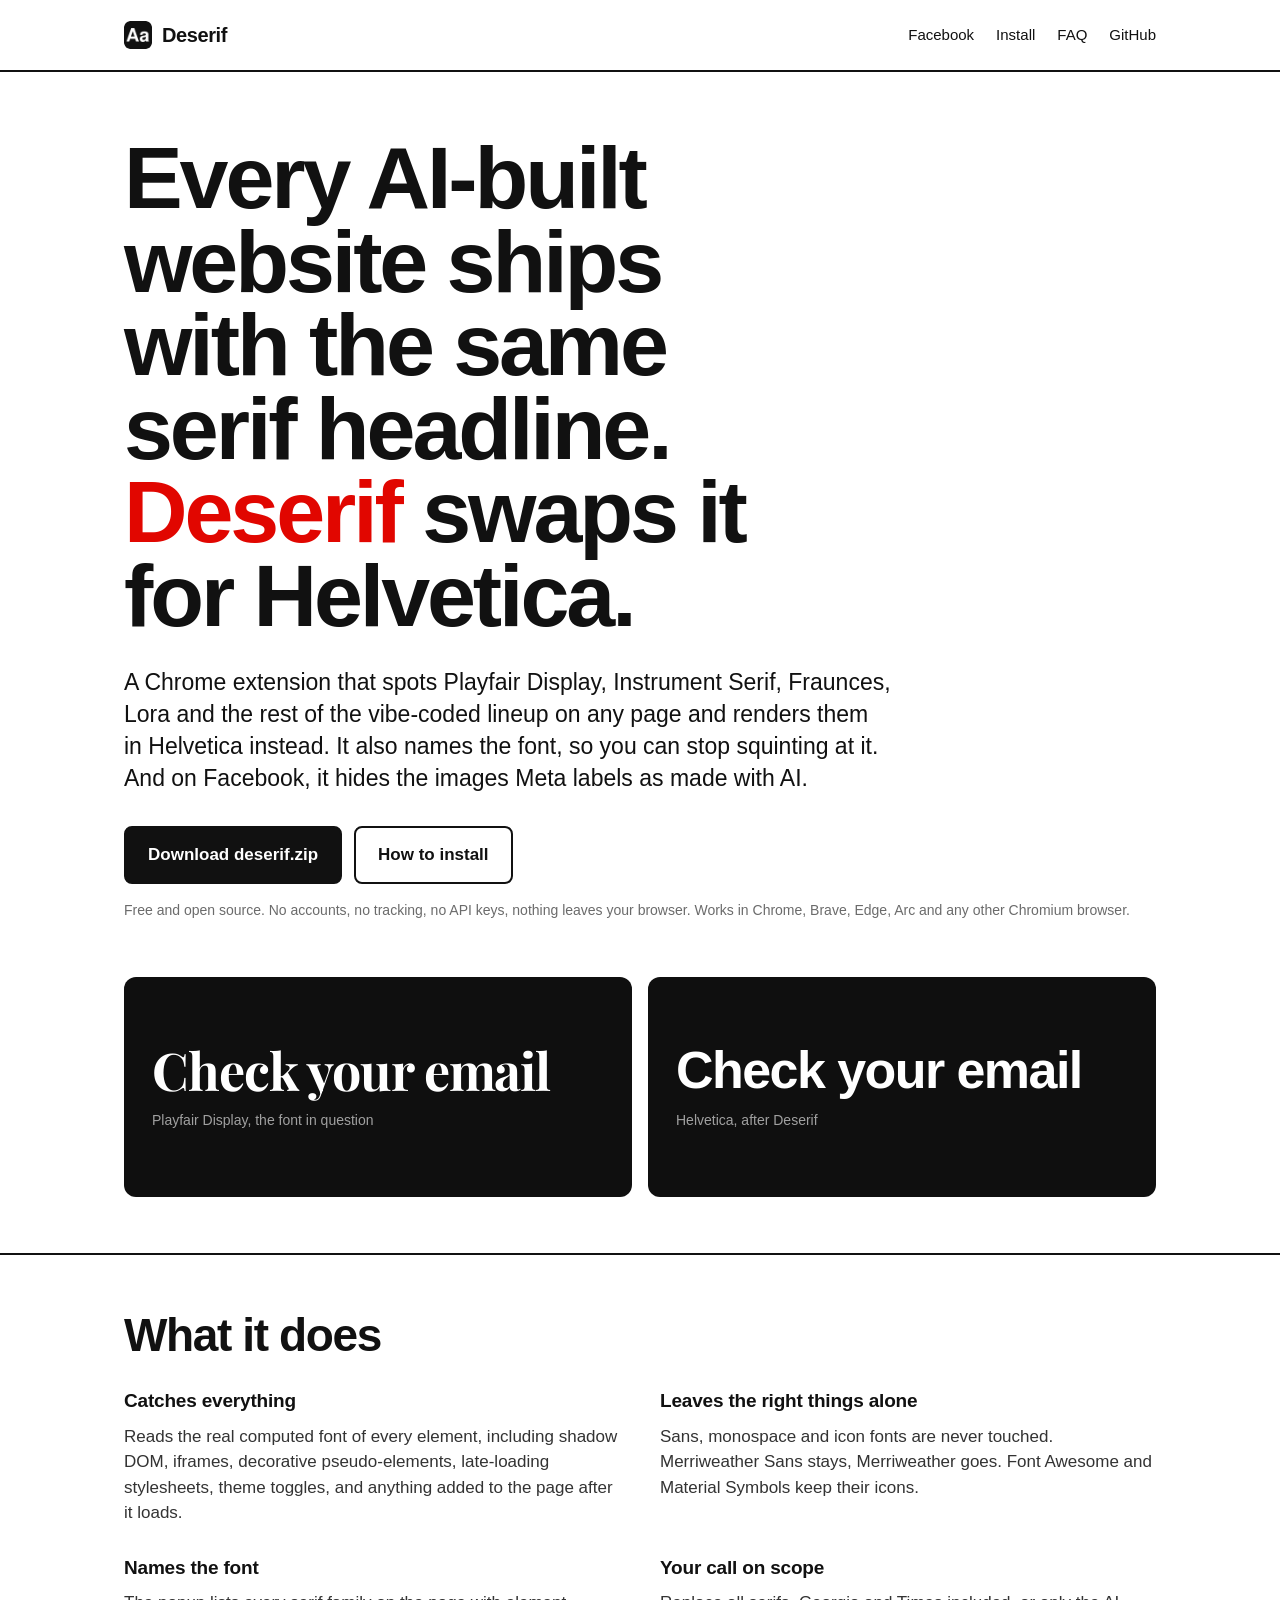
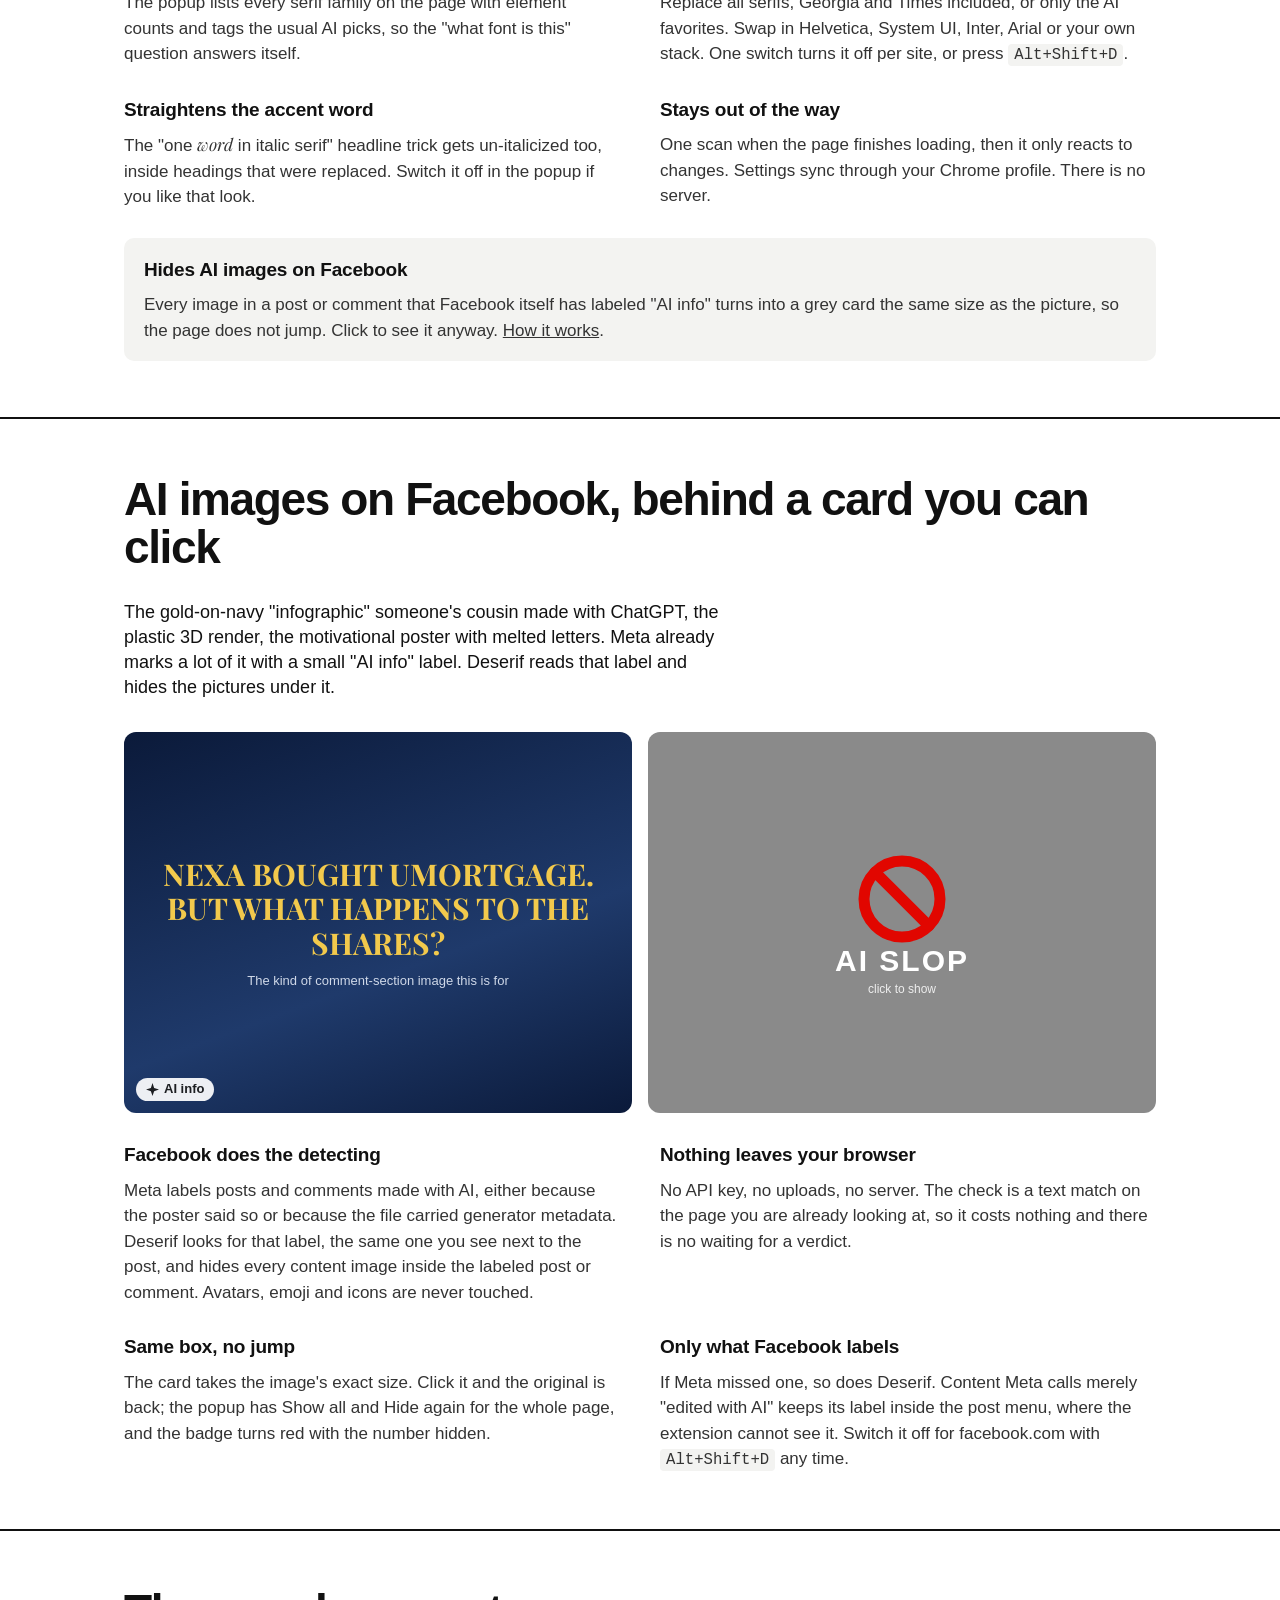
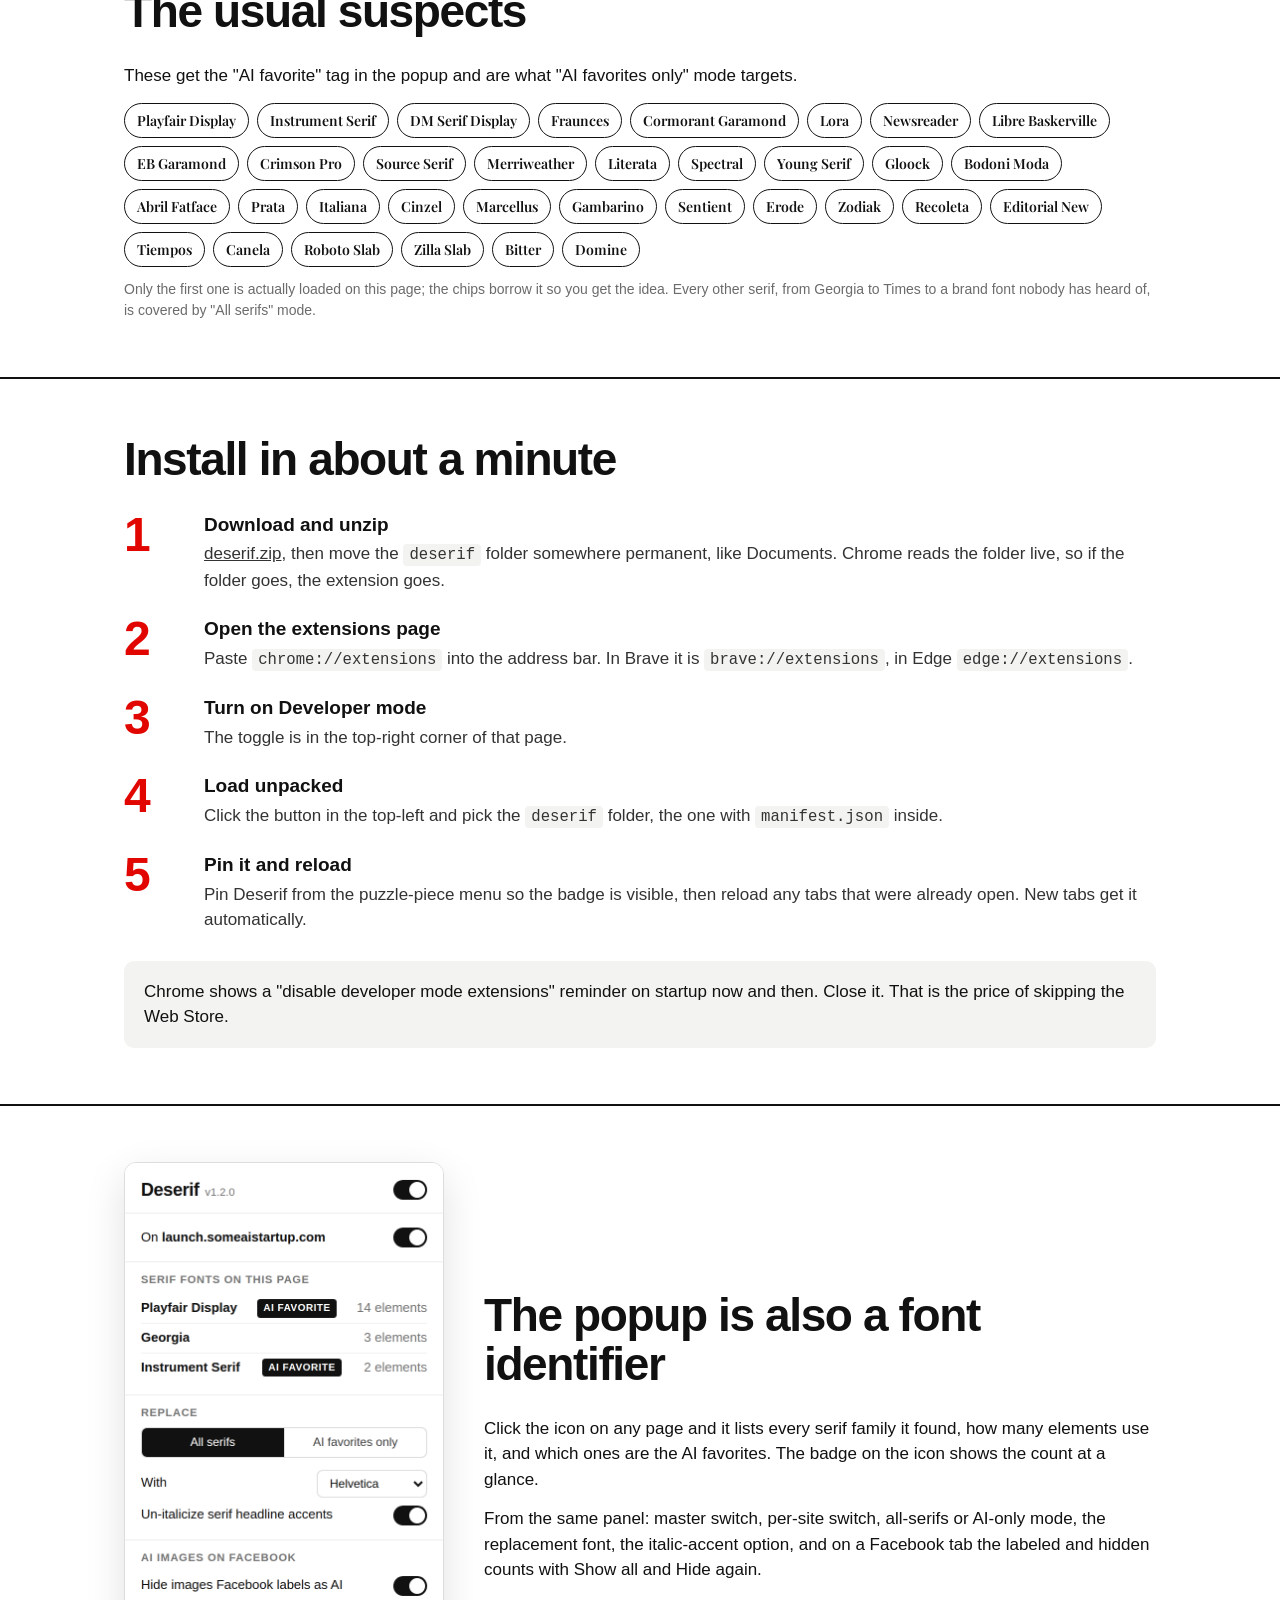
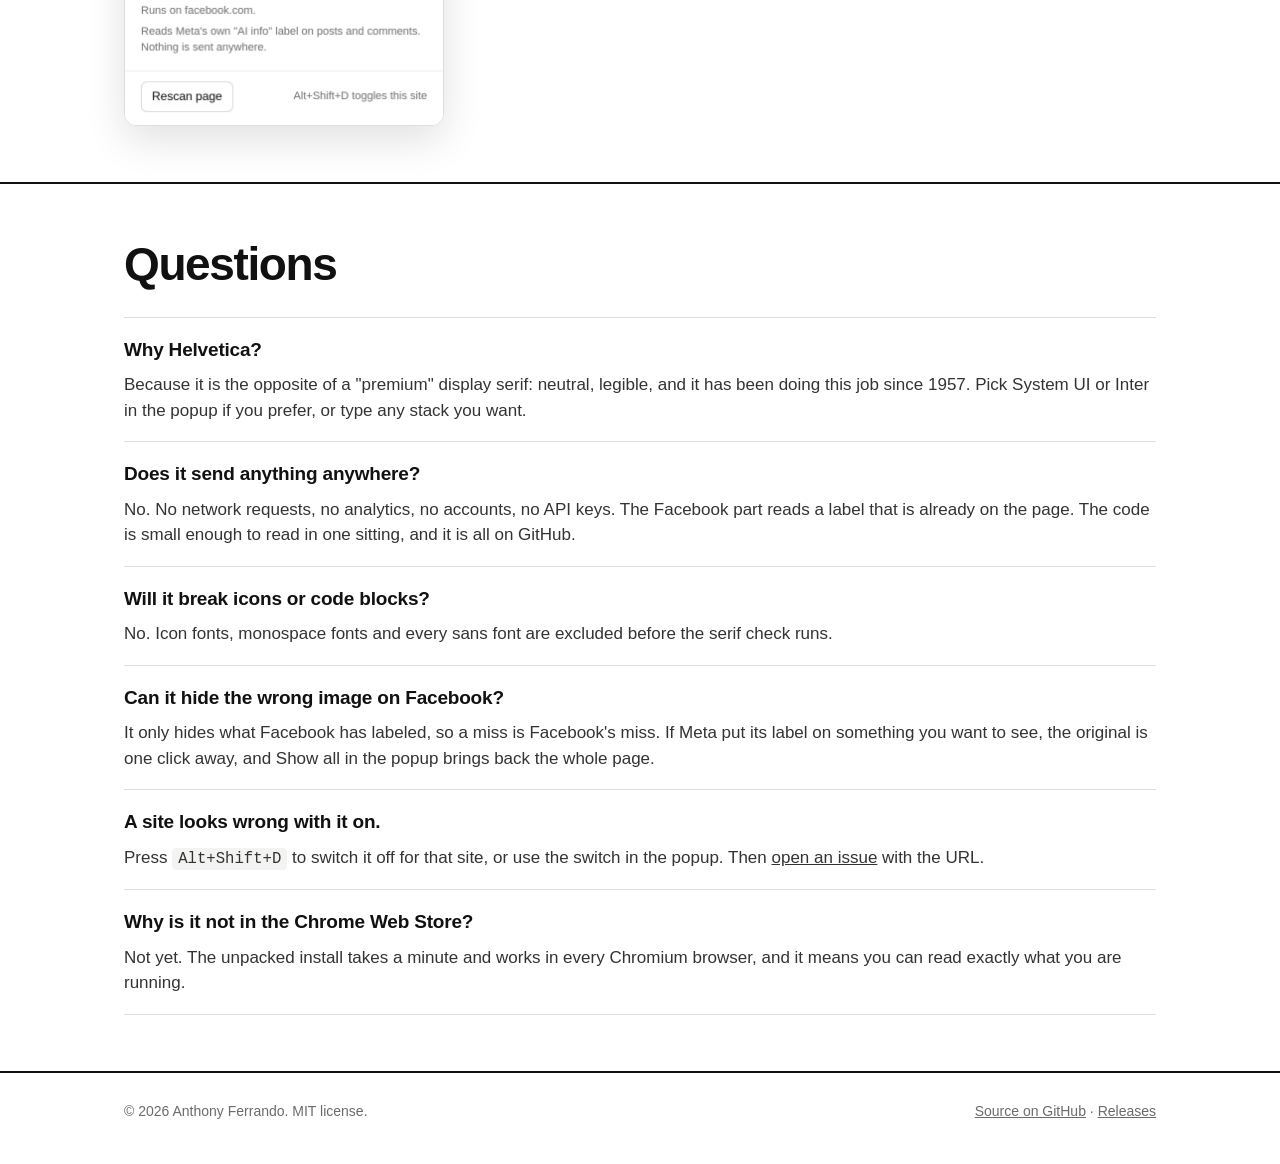
==== commit d9369827: "Landing page: keep the mock AI info pill on one line Co-Authored-By: Claude Fable 5 <noreply@anthrop" ====
--- a/docs/index.html
+++ b/docs/index.html
@@ -67,7 +67,7 @@
   .slopdemo .card svg { width: 40%; max-width: 200px; height: auto; }
   .slopdemo .fake { flex-direction: column; background: linear-gradient(160deg, #0b1a3a, #1f3a6b 60%, #0b1a3a); color: #f2c94c; font-family: "Playfair Display", Georgia, serif; font-weight: 700; padding: 24px; font-size: clamp(20px, 2.6vw, 30px); line-height: 1.15; text-transform: uppercase; }
   .slopdemo .fake small { display: block; font-family: "Helvetica Neue", Helvetica, Arial, sans-serif; font-weight: 400; text-transform: none; color: #cfd8e8; font-size: 13px; margin-top: 14px; }
-  .slopdemo .pill { position: absolute; left: 12px; bottom: 12px; display: inline-flex; align-items: center; gap: 5px; background: rgba(255,255,255,.92); color: #1c1e21; font-family: "Helvetica Neue", Helvetica, Arial, sans-serif; font-weight: 600; font-size: 13px; text-transform: none; padding: 4px 10px; border-radius: 999px; }
+  .slopdemo .pill { position: absolute; left: 12px; bottom: 12px; white-space: nowrap; display: inline-flex; align-items: center; gap: 5px; background: rgba(255,255,255,.92); color: #1c1e21; font-family: "Helvetica Neue", Helvetica, Arial, sans-serif; font-weight: 600; font-size: 13px; text-transform: none; padding: 4px 10px; border-radius: 999px; }
 
   .steps { list-style: none; margin: 0; padding: 0; counter-reset: step; display: grid; gap: 22px; }
   .steps li { display: grid; grid-template-columns: 64px 1fr; gap: 16px; align-items: start; counter-increment: step; }
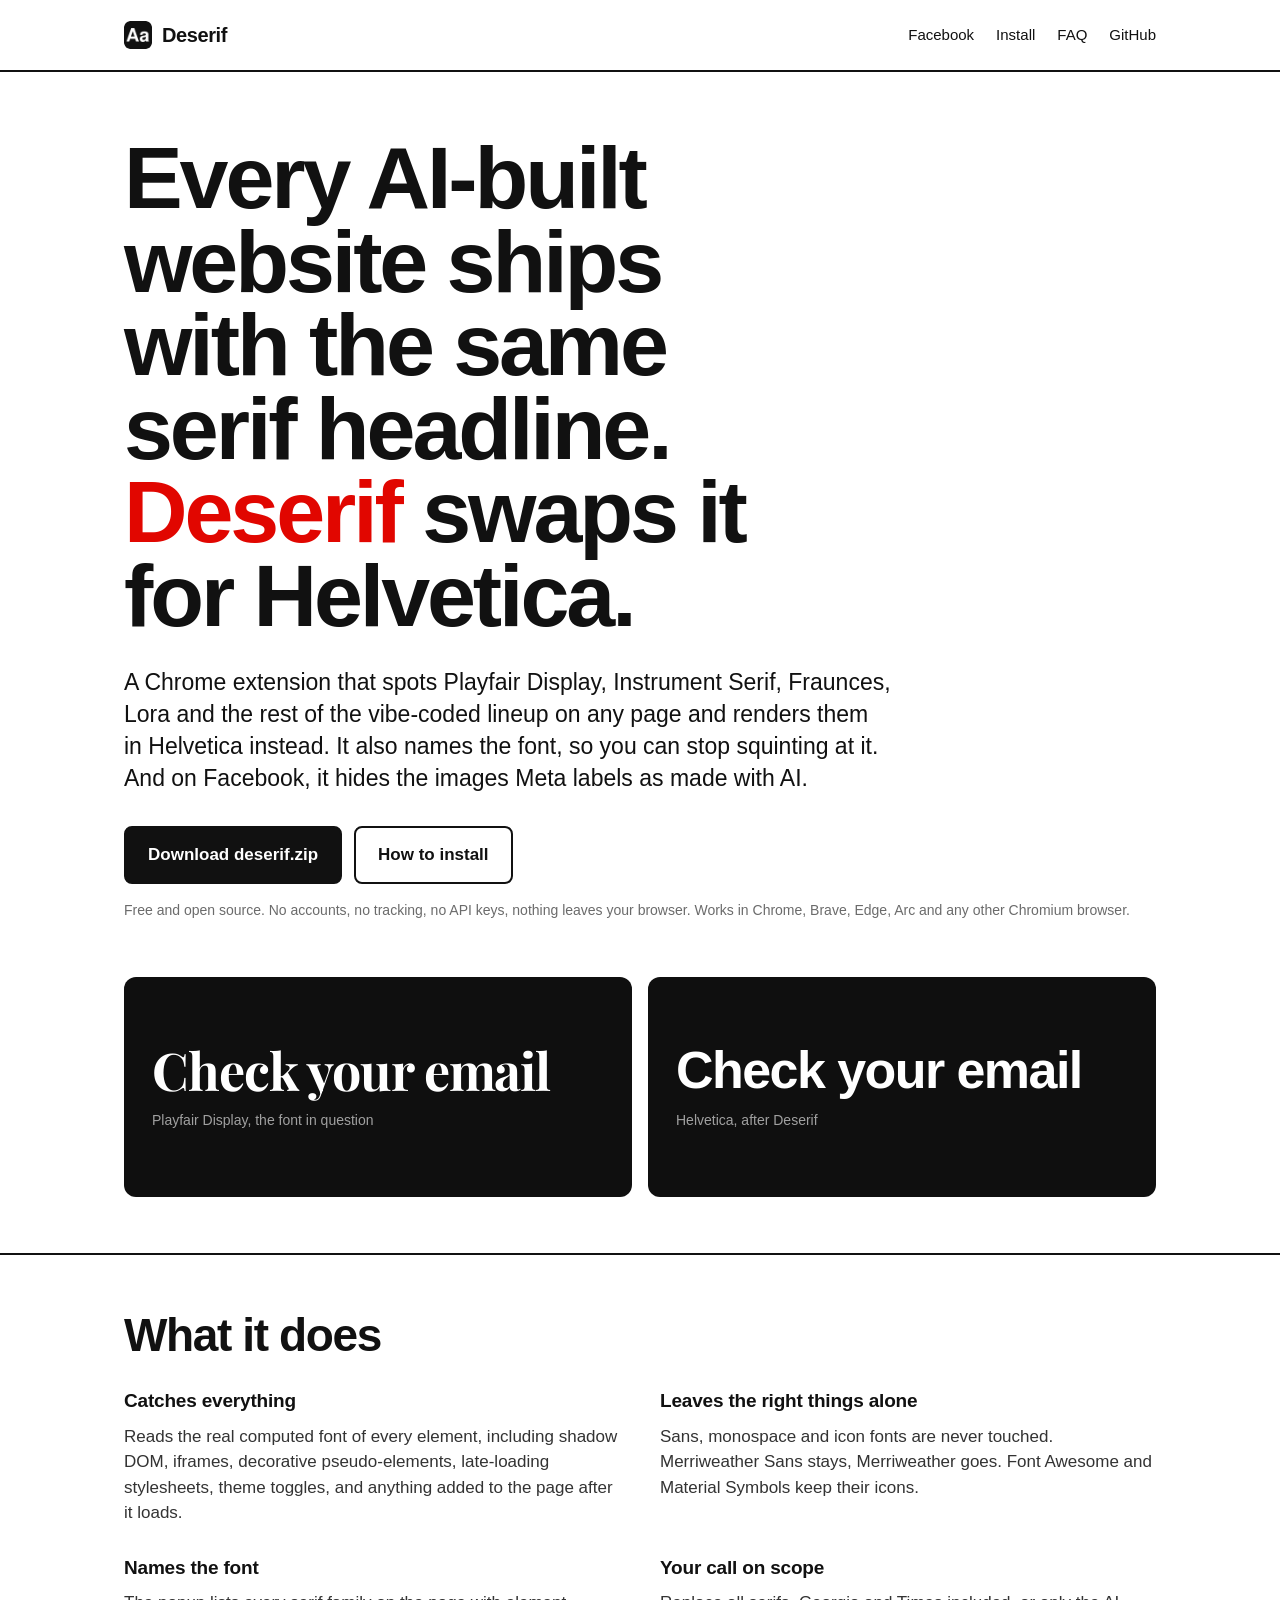
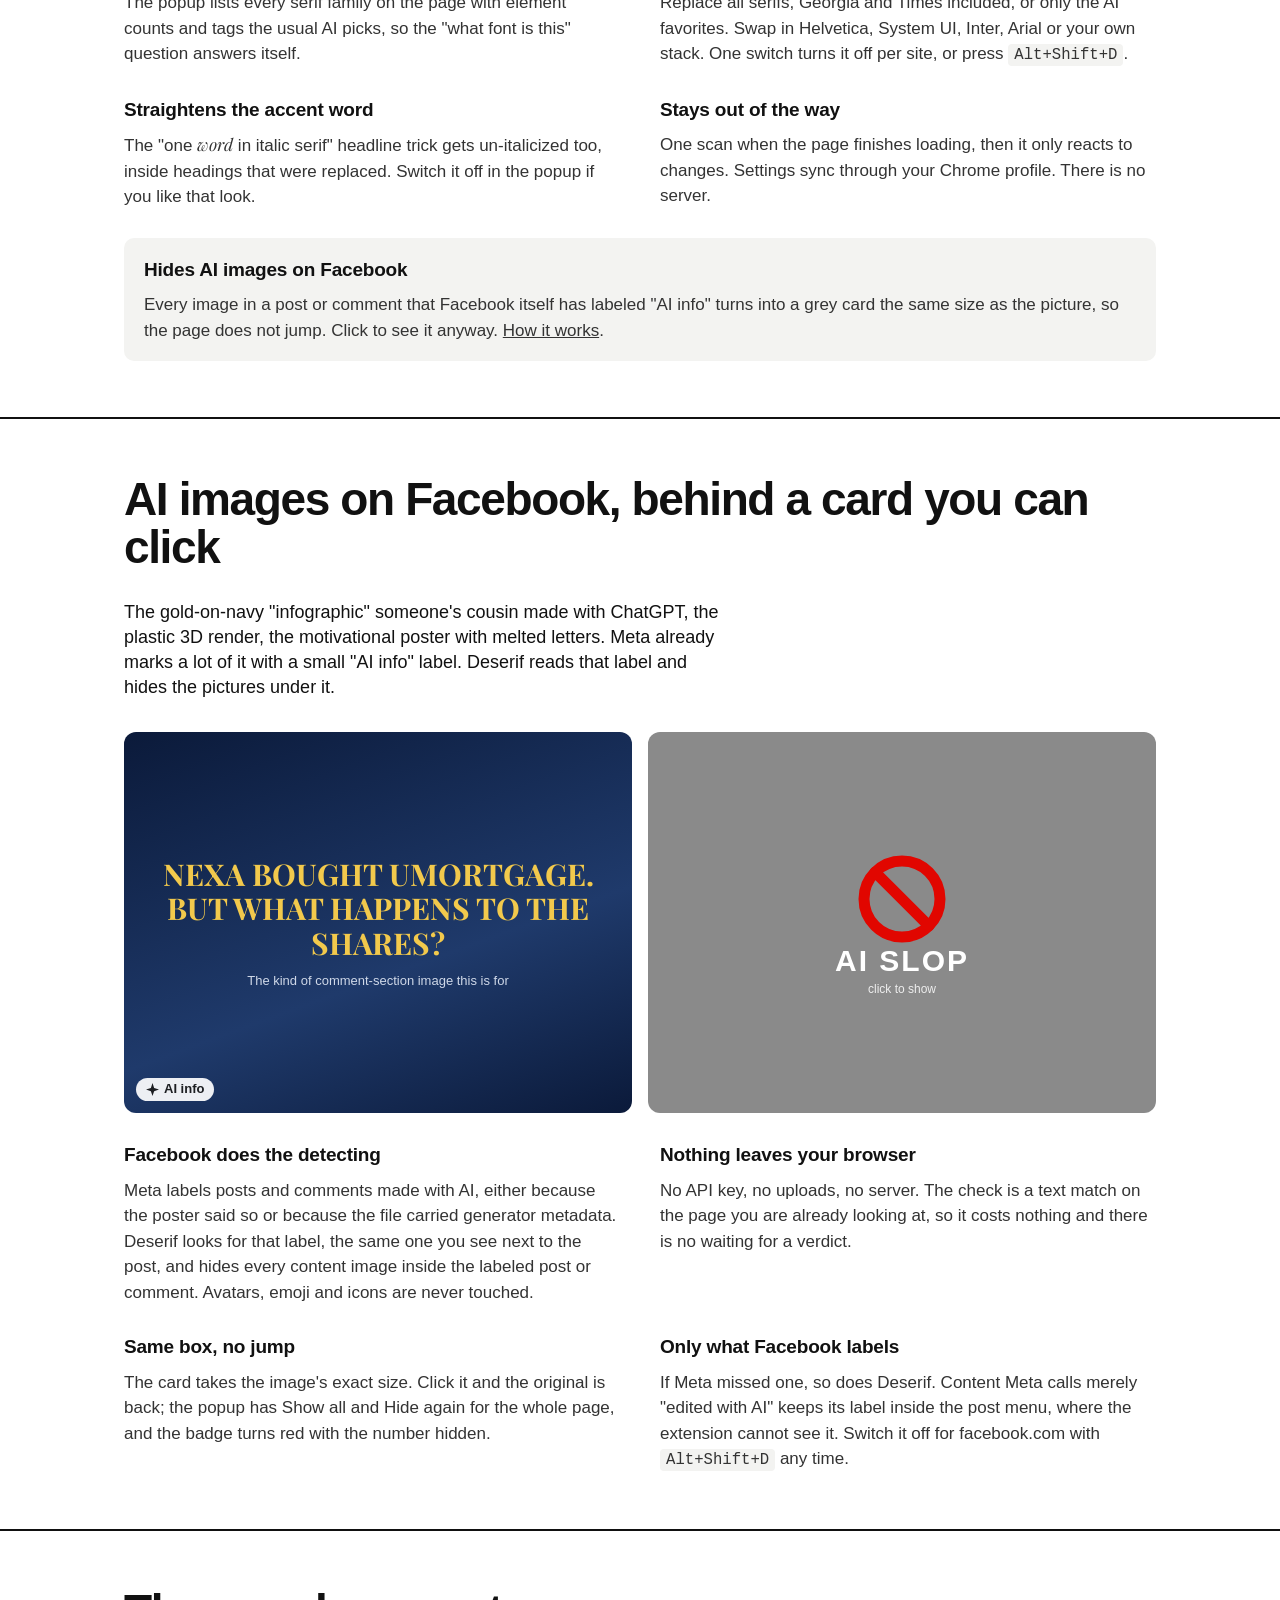
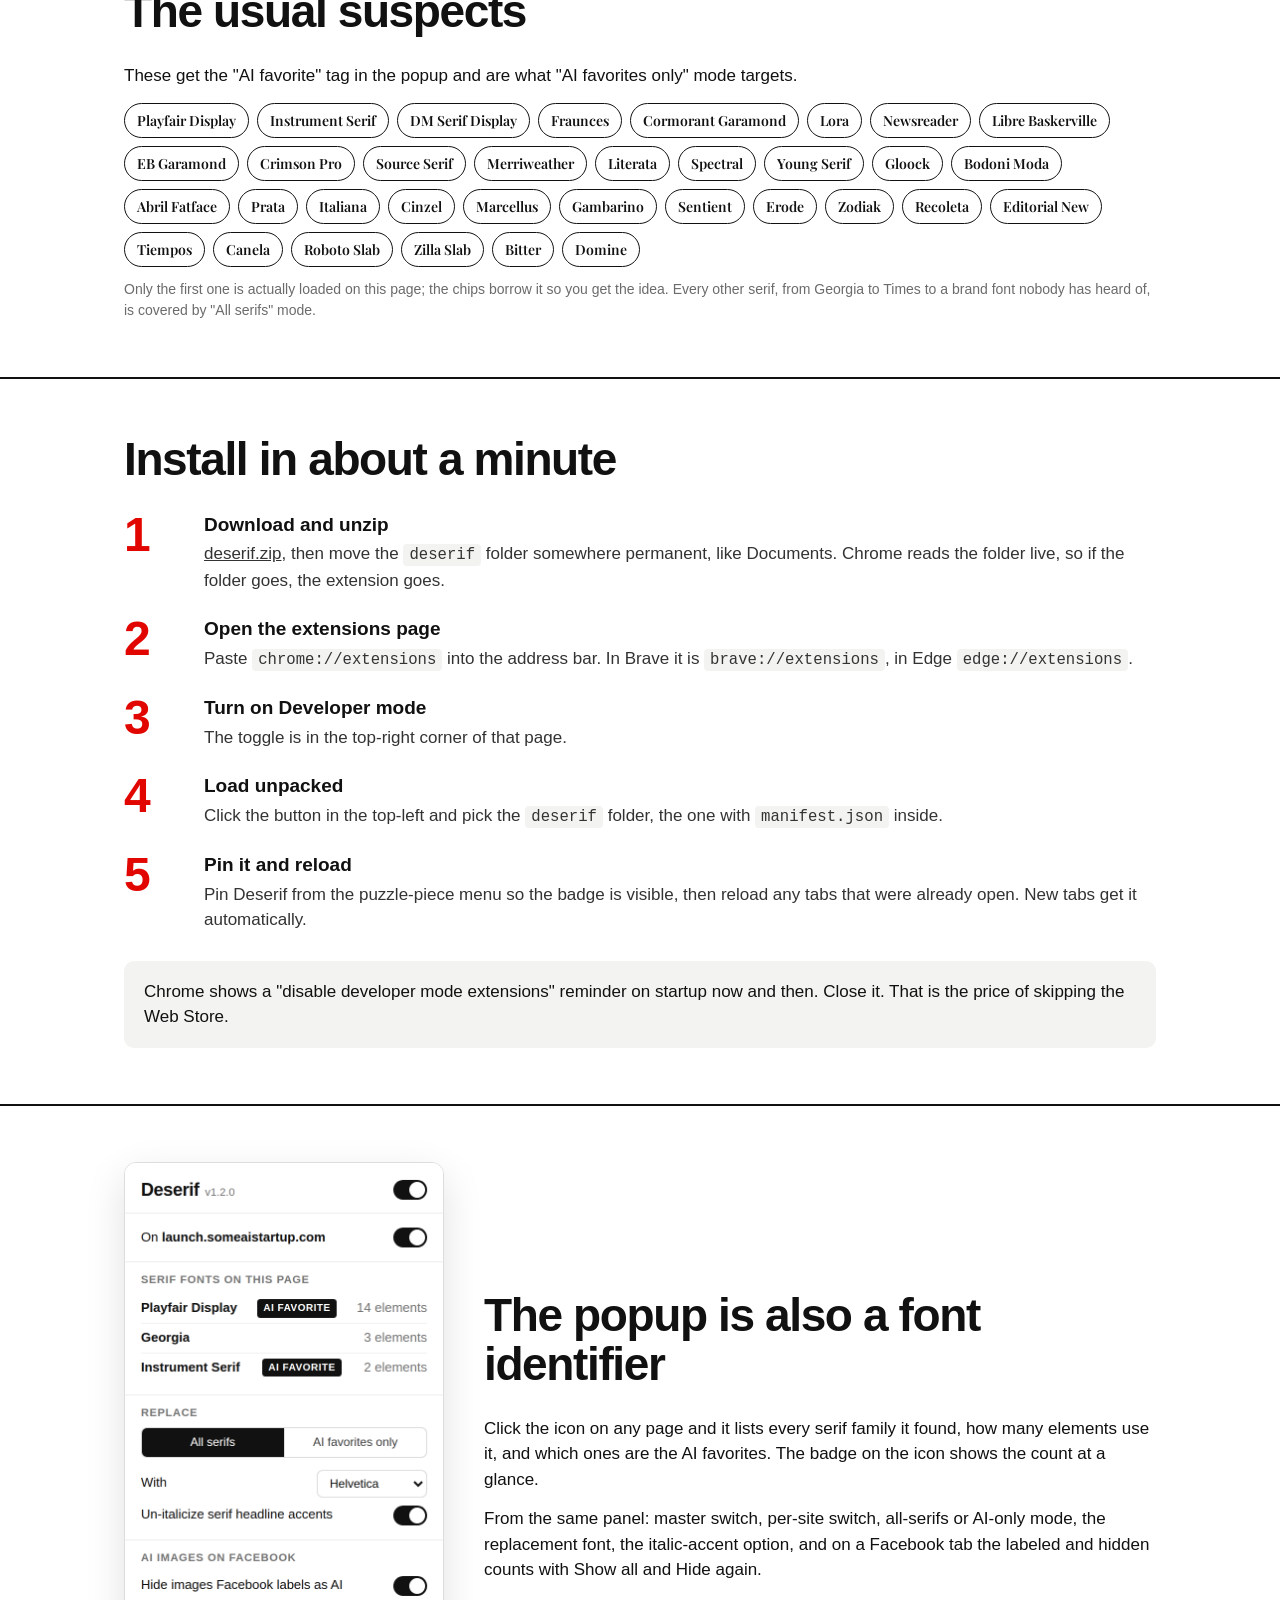
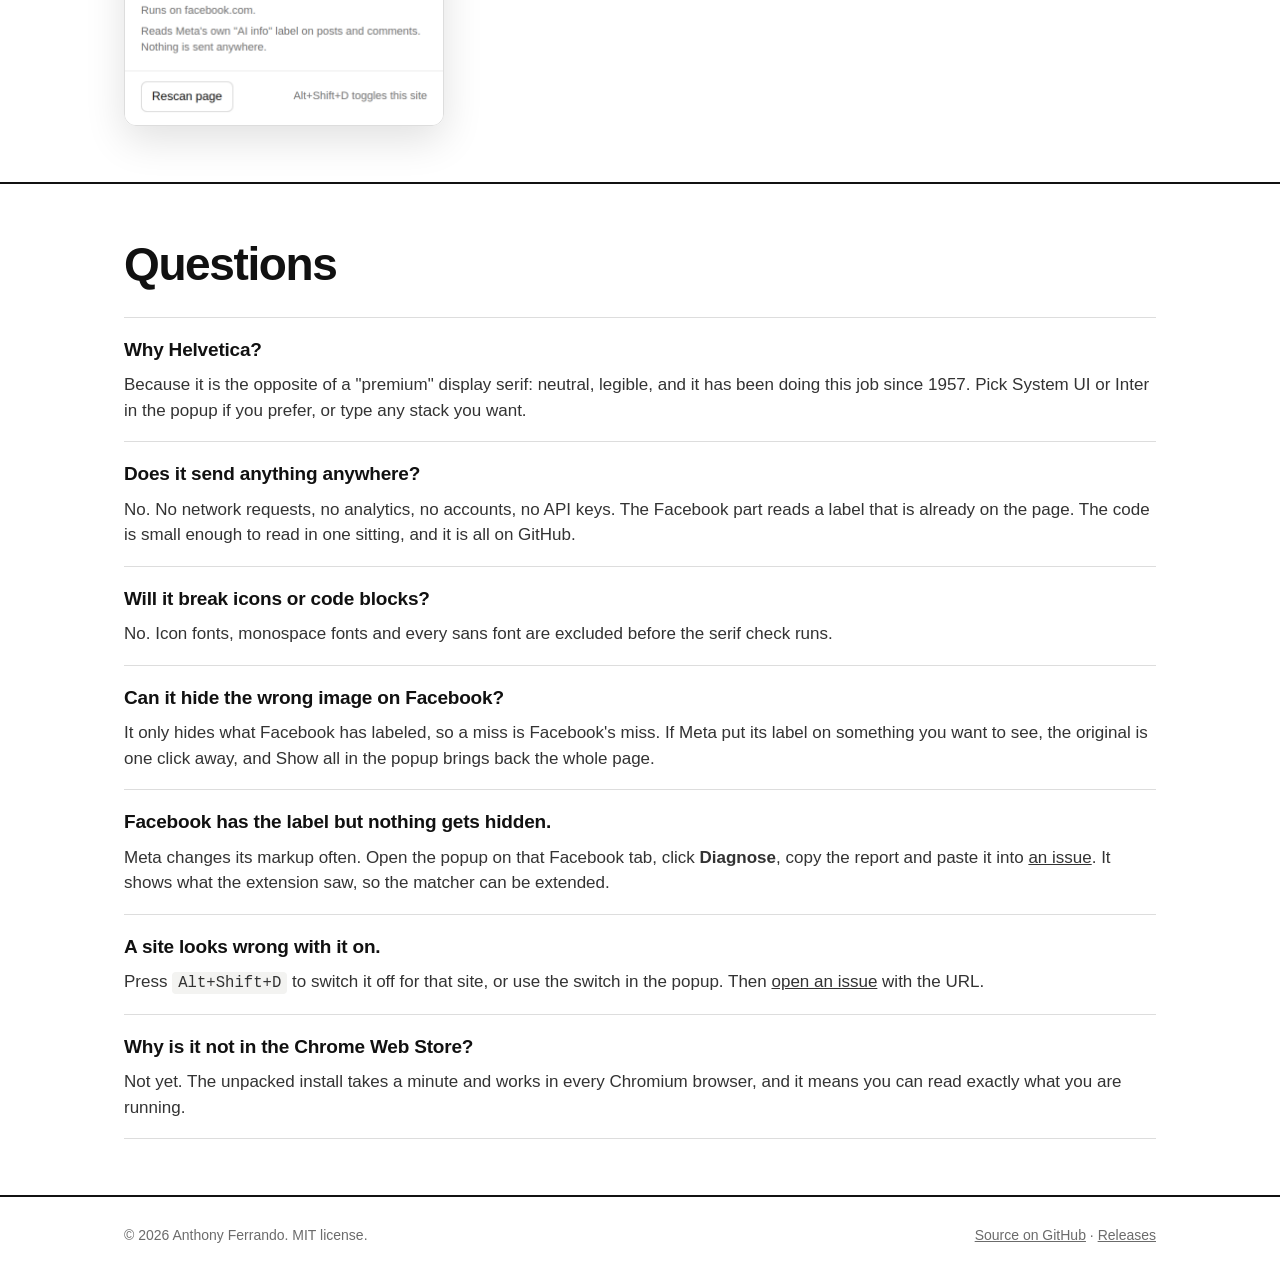
==== commit 2553a15d: "Deserif 1.2.1: match Facebook's "AI content" label, feed-child and bare-container fallbacks, Diagnos" ====
--- a/docs/index.html
+++ b/docs/index.html
@@ -259,6 +259,7 @@
       <div><h3>Does it send anything anywhere?</h3><p>No. No network requests, no analytics, no accounts, no API keys. The Facebook part reads a label that is already on the page. The code is small enough to read in one sitting, and it is all on GitHub.</p></div>
       <div><h3>Will it break icons or code blocks?</h3><p>No. Icon fonts, monospace fonts and every sans font are excluded before the serif check runs.</p></div>
       <div><h3>Can it hide the wrong image on Facebook?</h3><p>It only hides what Facebook has labeled, so a miss is Facebook's miss. If Meta put its label on something you want to see, the original is one click away, and Show all in the popup brings back the whole page.</p></div>
+      <div><h3>Facebook has the label but nothing gets hidden.</h3><p>Meta changes its markup often. Open the popup on that Facebook tab, click <strong>Diagnose</strong>, copy the report and paste it into <a href="https://github.com/anthonyferrando-debug/deserif/issues">an issue</a>. It shows what the extension saw, so the matcher can be extended.</p></div>
       <div><h3>A site looks wrong with it on.</h3><p>Press <code>Alt+Shift+D</code> to switch it off for that site, or use the switch in the popup. Then <a href="https://github.com/anthonyferrando-debug/deserif/issues">open an issue</a> with the URL.</p></div>
       <div><h3>Why is it not in the Chrome Web Store?</h3><p>Not yet. The unpacked install takes a minute and works in every Chromium browser, and it means you can read exactly what you are running.</p></div>
     </div>
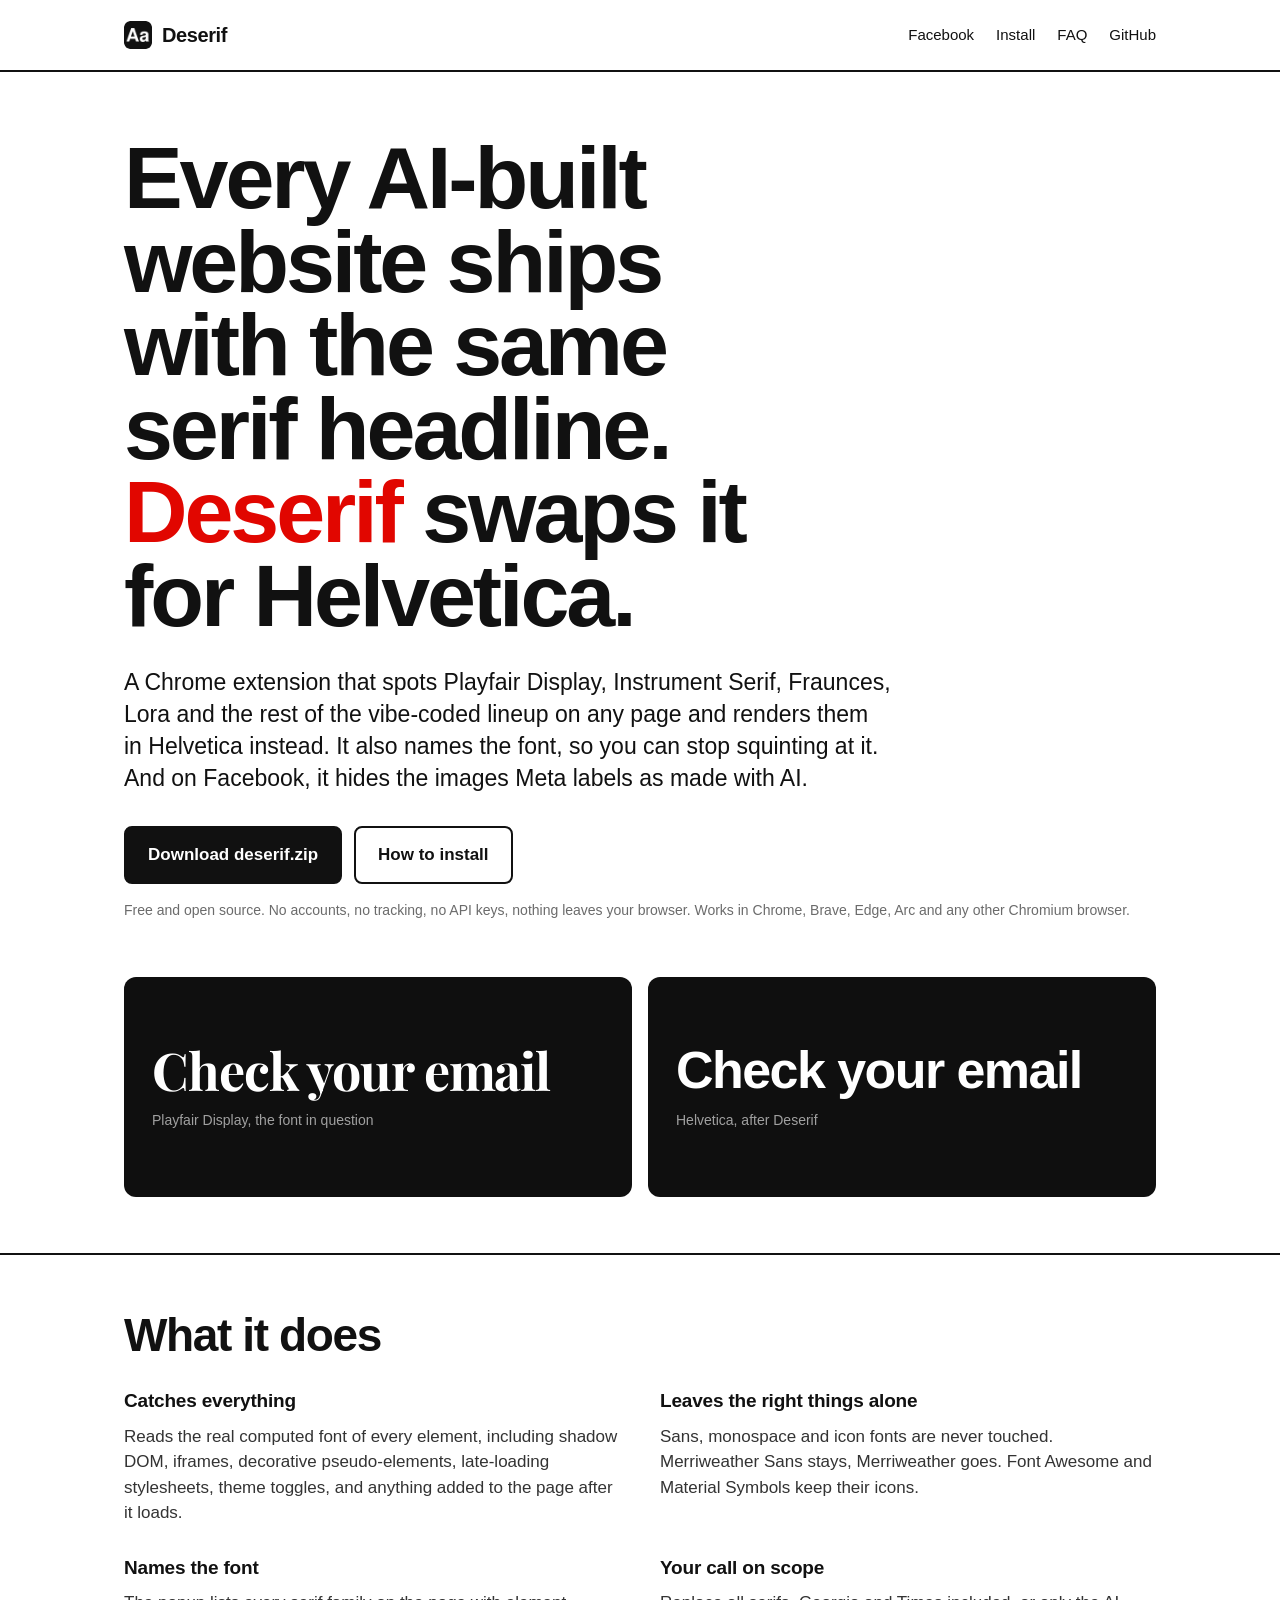
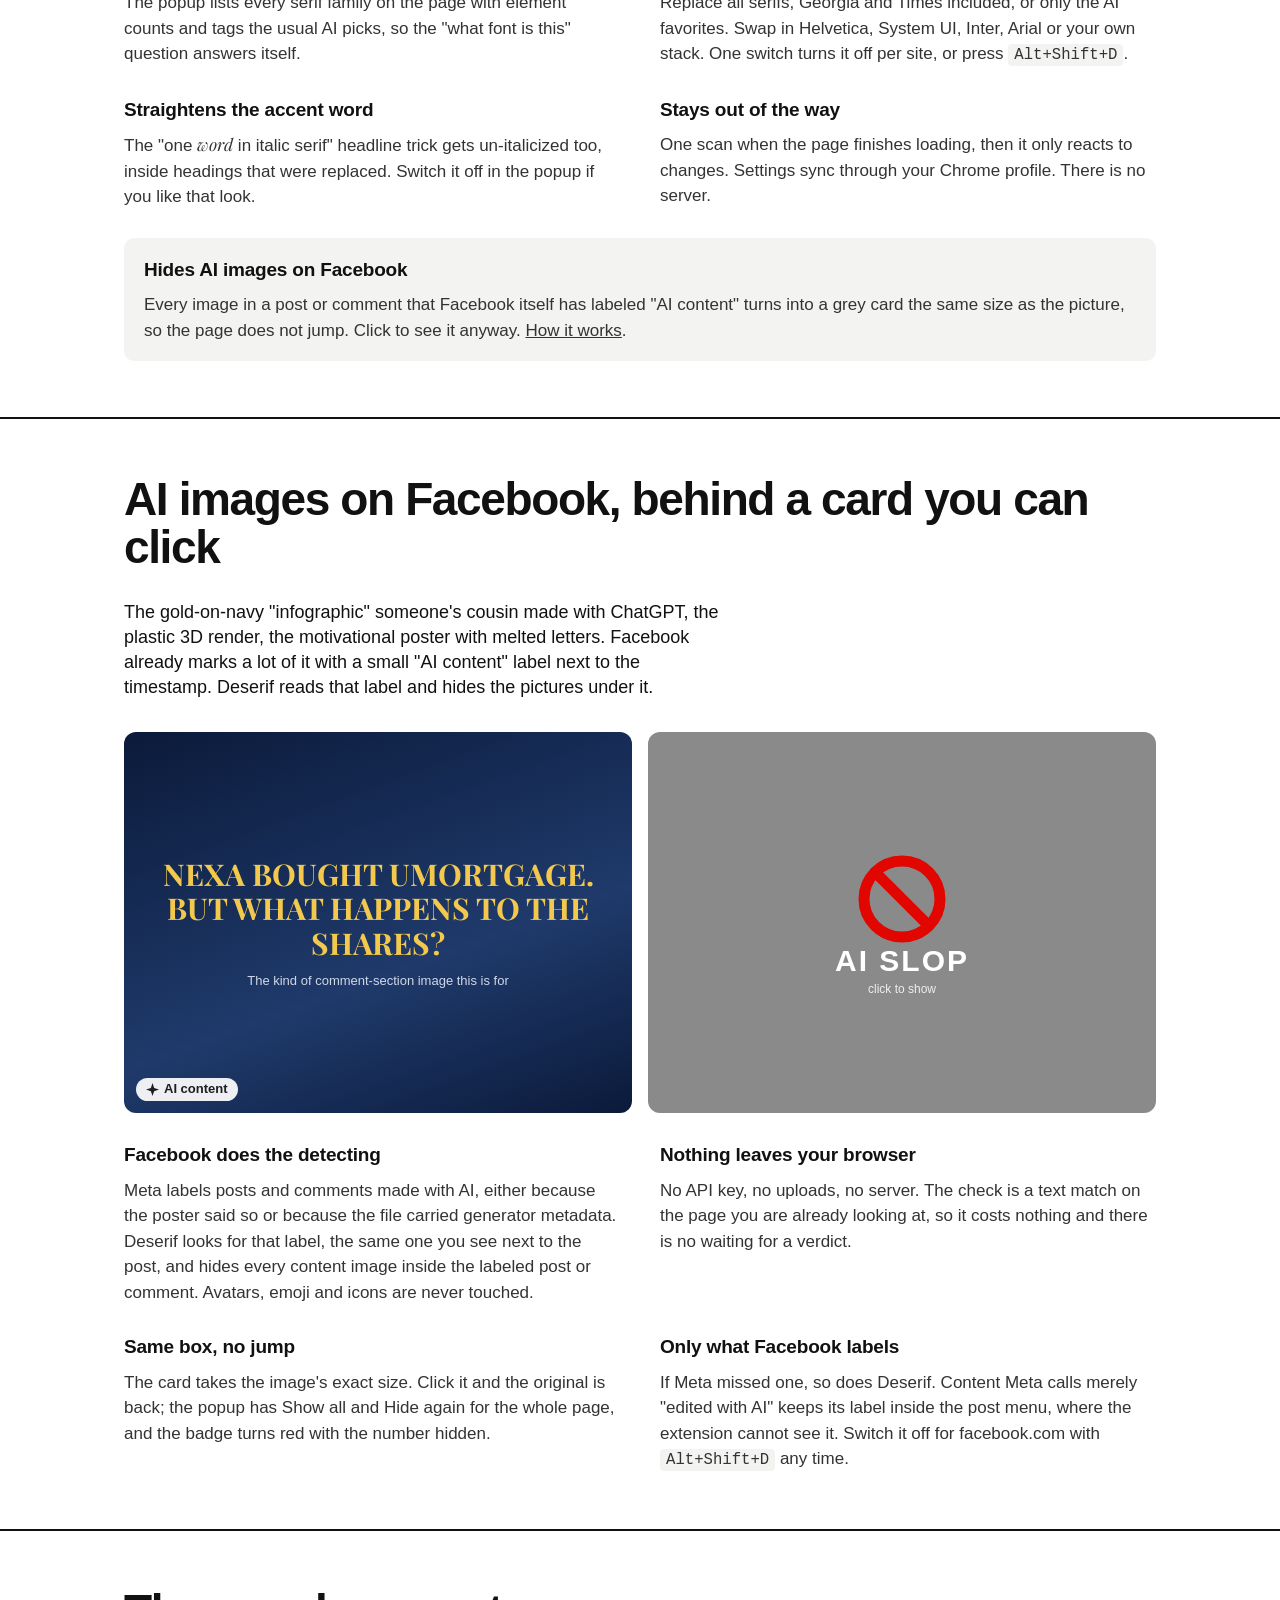
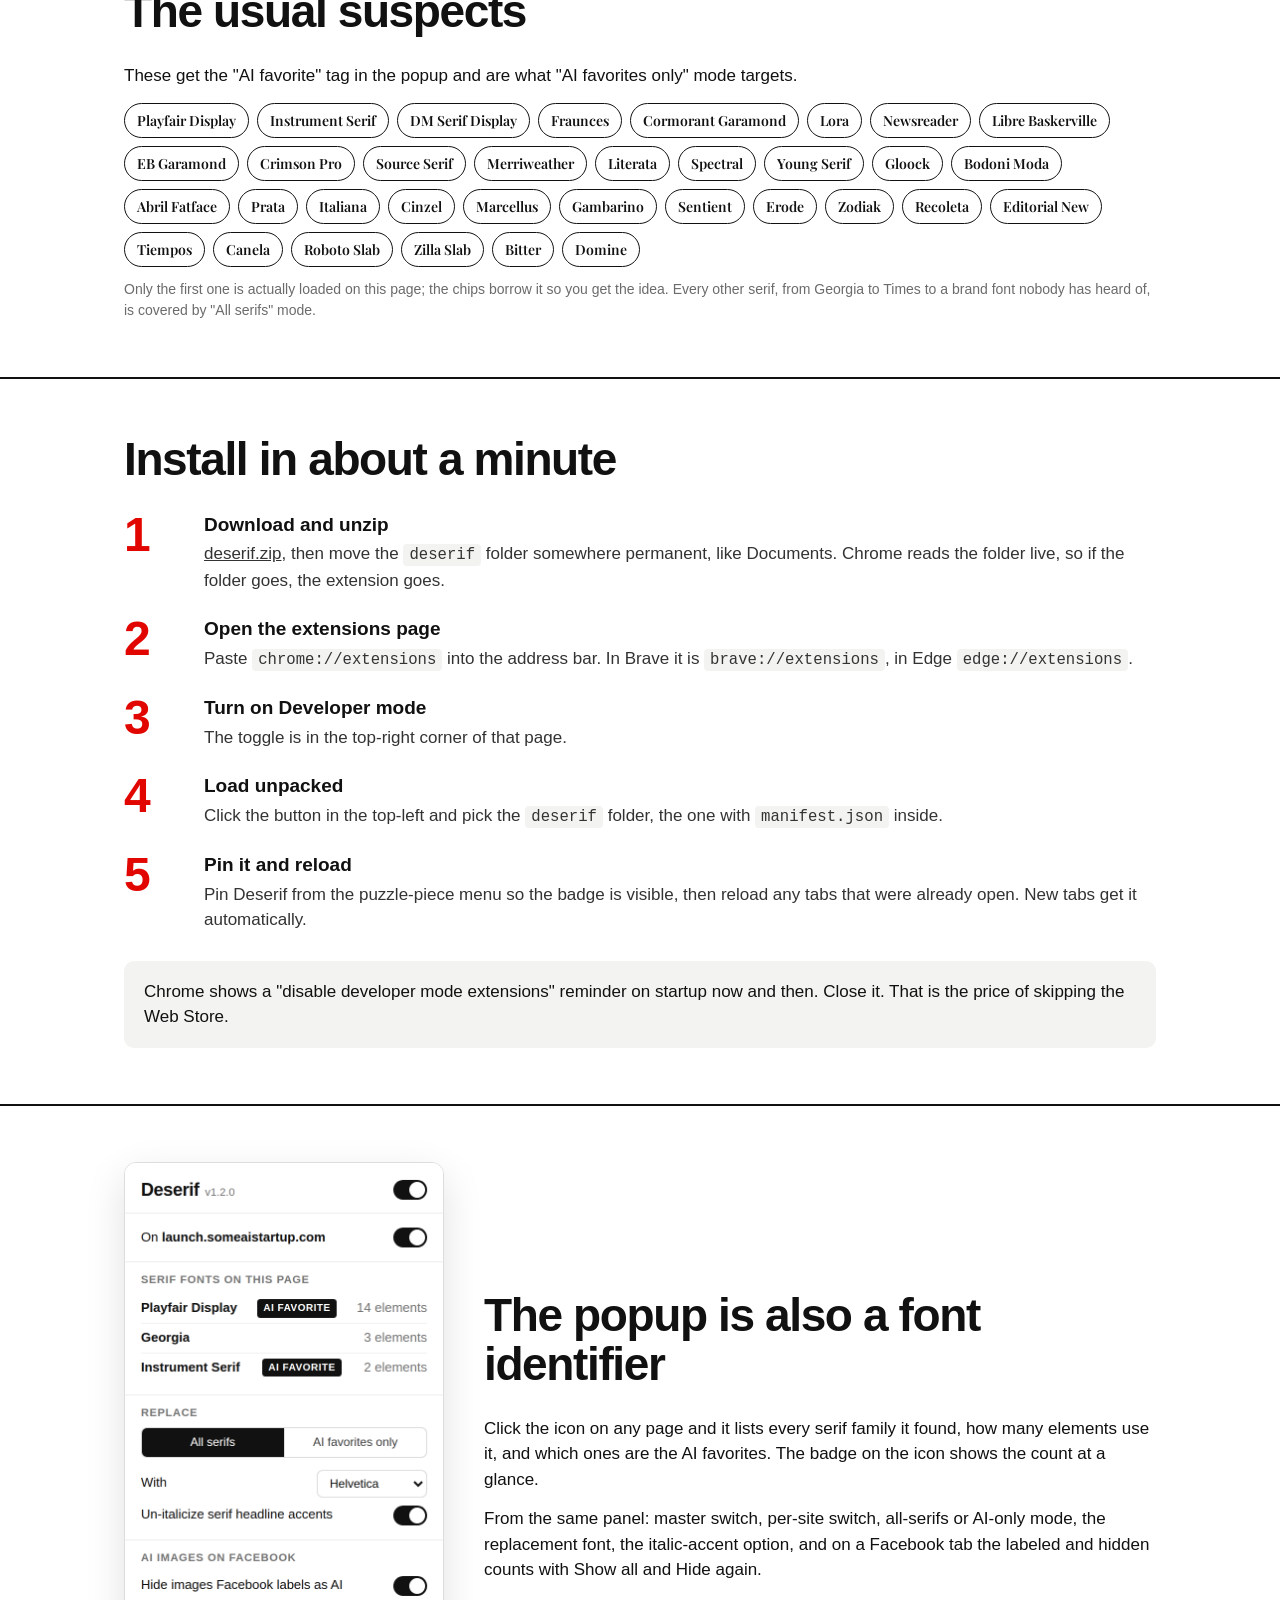
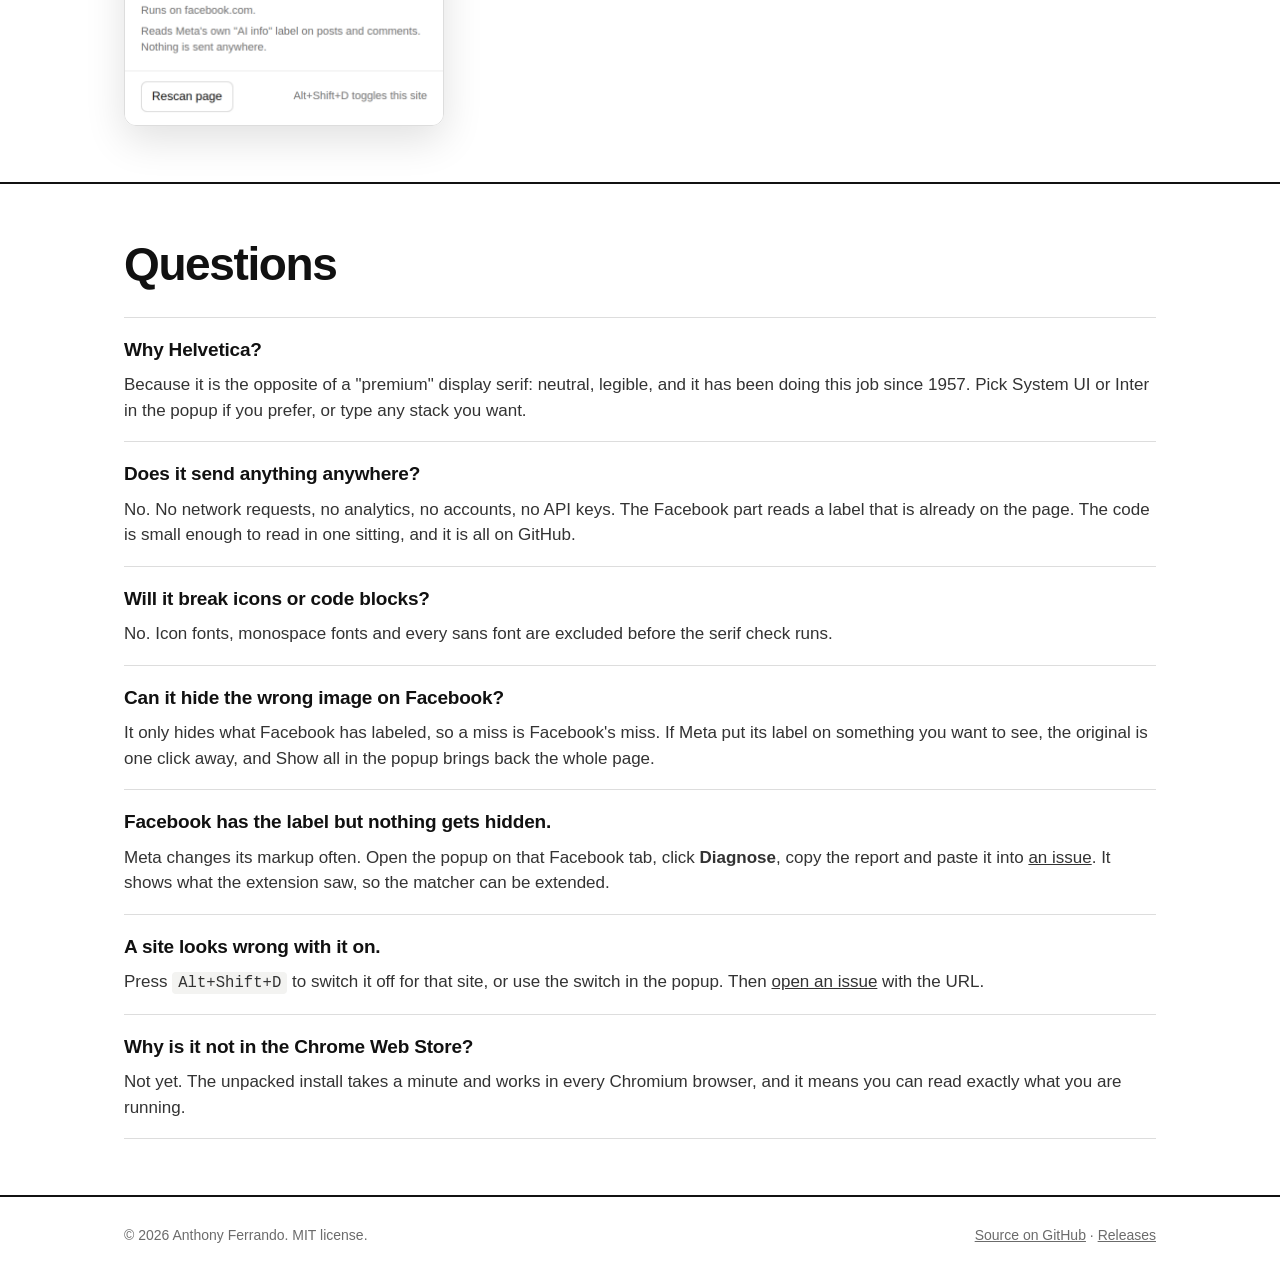
==== commit 69230f94: "Call the label what Facebook calls it: AI content Co-Authored-By: Claude Fable 5 <noreply@anthropic." ====
--- a/docs/index.html
+++ b/docs/index.html
@@ -166,7 +166,7 @@
       </div>
       <div class="wide">
         <h3>Hides AI images on Facebook</h3>
-        <p>Every image in a post or comment that Facebook itself has labeled "AI info" turns into a grey card the same size as the picture, so the page does not jump. Click to see it anyway. <a href="#slop">How it works</a>.</p>
+        <p>Every image in a post or comment that Facebook itself has labeled "AI content" turns into a grey card the same size as the picture, so the page does not jump. Click to see it anyway. <a href="#slop">How it works</a>.</p>
       </div>
     </div>
   </section>
@@ -176,9 +176,9 @@
 <div class="wrap">
   <section id="slop">
     <h2>AI images on Facebook, behind a card you can click</h2>
-    <p class="lede" style="font-size:18px">The gold-on-navy "infographic" someone's cousin made with ChatGPT, the plastic 3D render, the motivational poster with melted letters. Meta already marks a lot of it with a small "AI info" label. Deserif reads that label and hides the pictures under it.</p>
+    <p class="lede" style="font-size:18px">The gold-on-navy "infographic" someone's cousin made with ChatGPT, the plastic 3D render, the motivational poster with melted letters. Facebook already marks a lot of it with a small "AI content" label next to the timestamp. Deserif reads that label and hides the pictures under it.</p>
     <div class="slopdemo">
-      <div class="card fake"><span>NEXA bought UMortgage. But what happens to the shares?</span><small>The kind of comment-section image this is for</small><span class="pill"><svg width="13" height="13" viewBox="0 0 12 12" aria-hidden="true"><path d="M6 0l1.5 4.5L12 6l-4.5 1.5L6 12l-1.5-4.5L0 6l4.5-1.5z" fill="#1c1e21"/></svg>AI info</span></div>
+      <div class="card fake"><span>NEXA bought UMortgage. But what happens to the shares?</span><small>The kind of comment-section image this is for</small><span class="pill"><svg width="13" height="13" viewBox="0 0 12 12" aria-hidden="true"><path d="M6 0l1.5 4.5L12 6l-4.5 1.5L6 12l-1.5-4.5L0 6l4.5-1.5z" fill="#1c1e21"/></svg>AI content</span></div>
       <div class="card">
         <svg viewBox="0 0 200 160" xmlns="http://www.w3.org/2000/svg" aria-label="AI SLOP card">
           <circle cx="100" cy="56" r="38" fill="none" stroke="#e10600" stroke-width="11"/>
